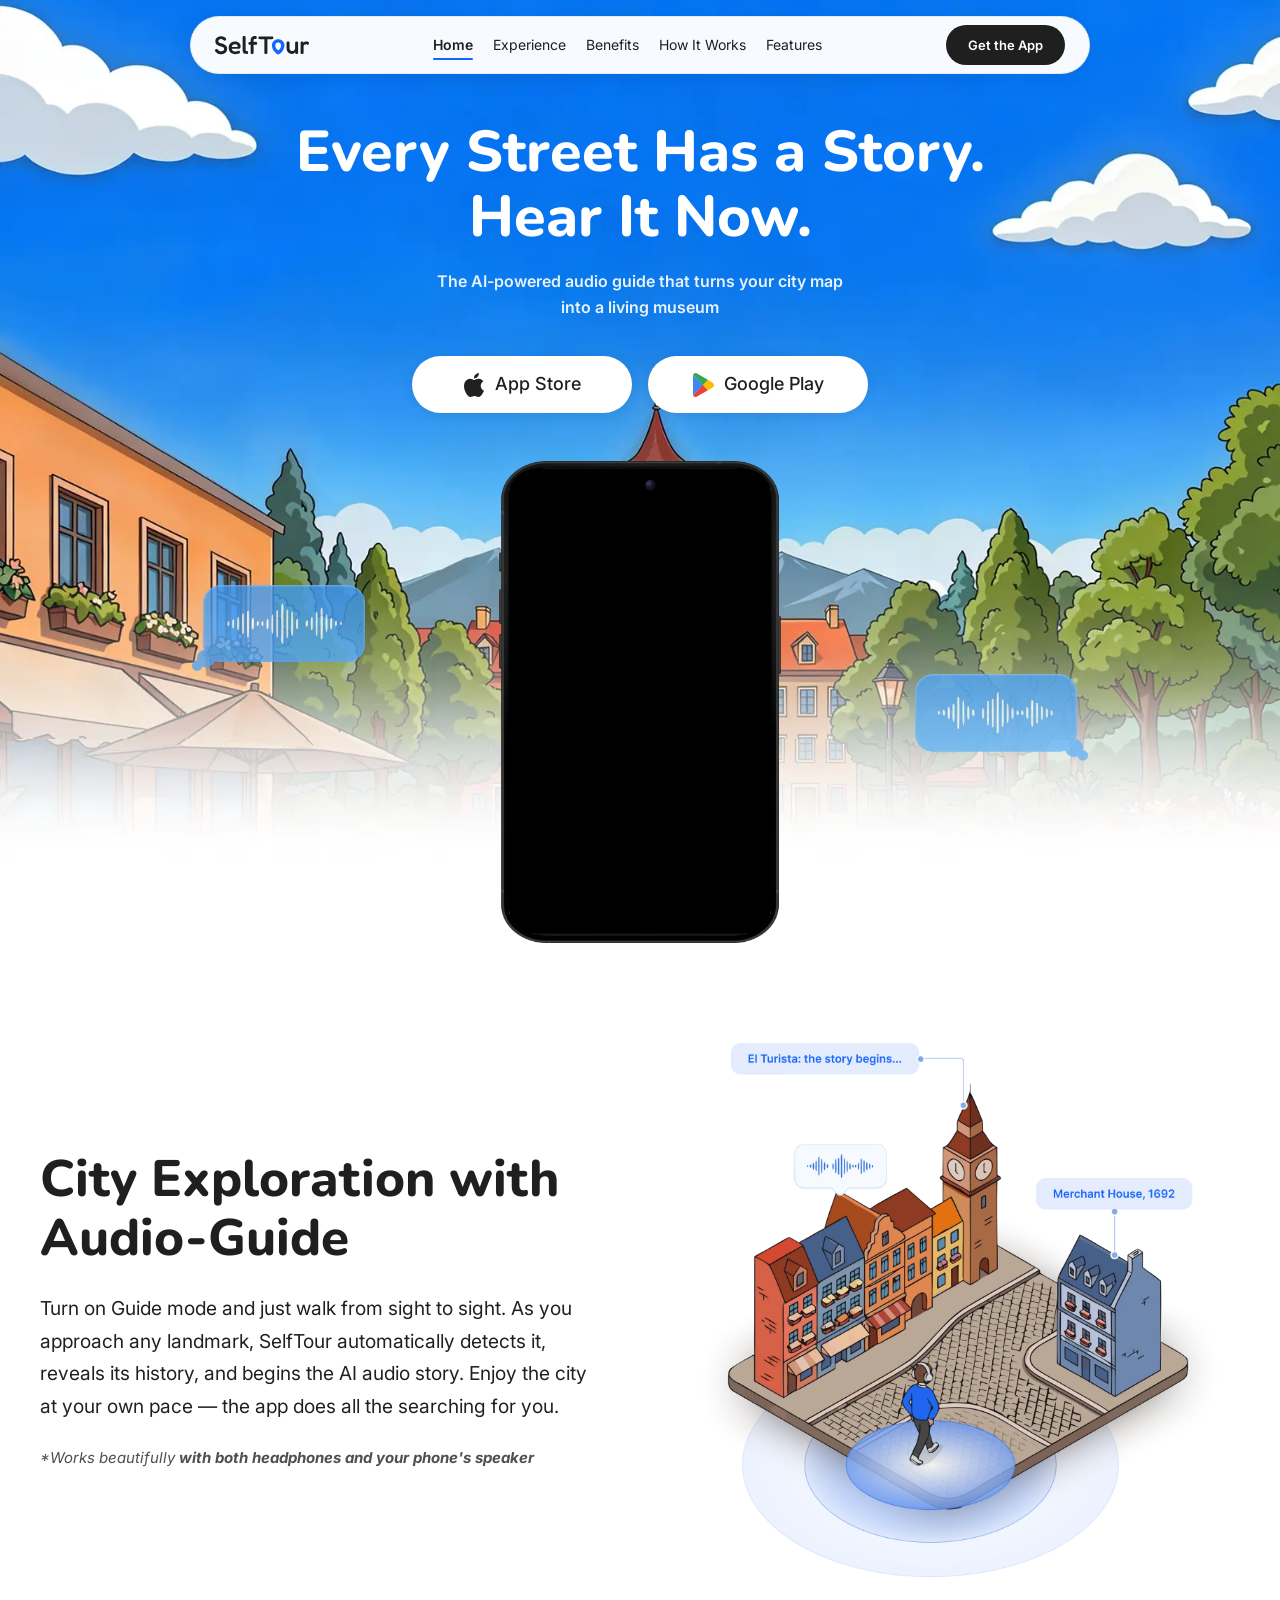
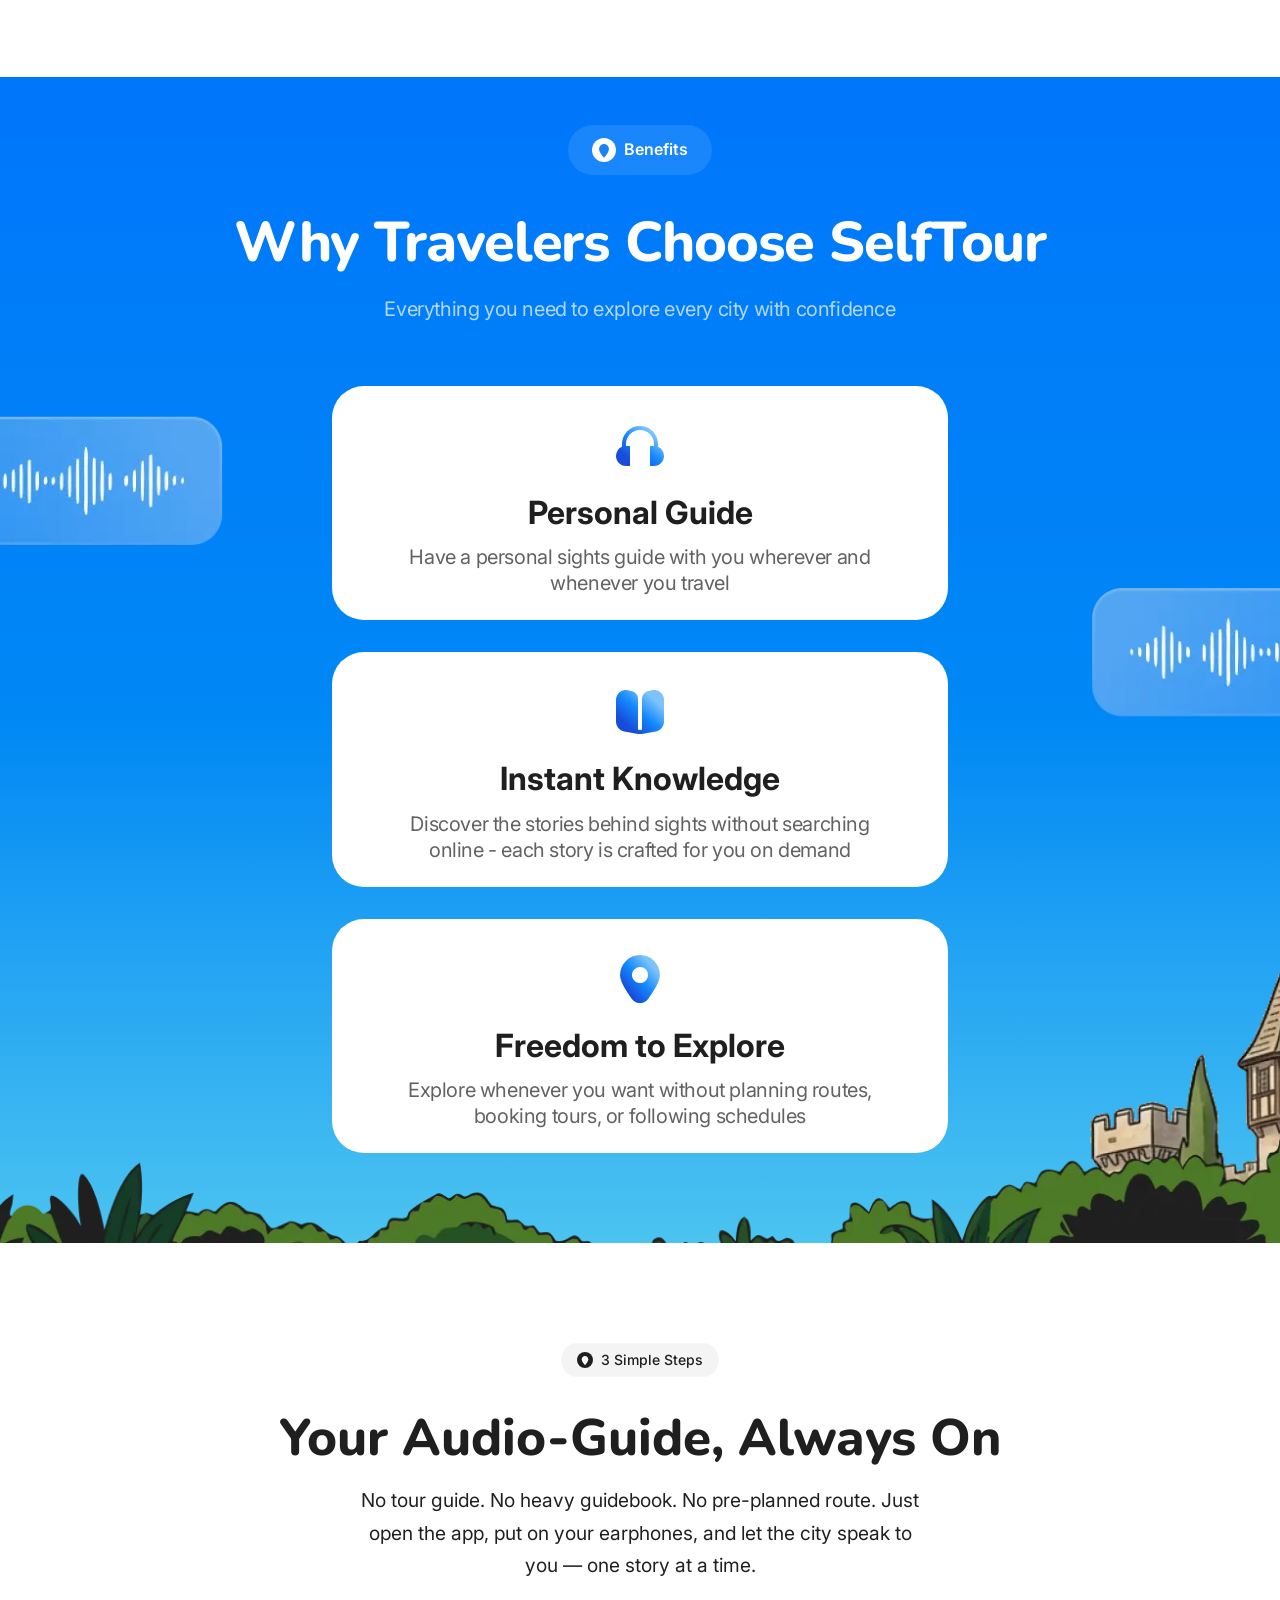
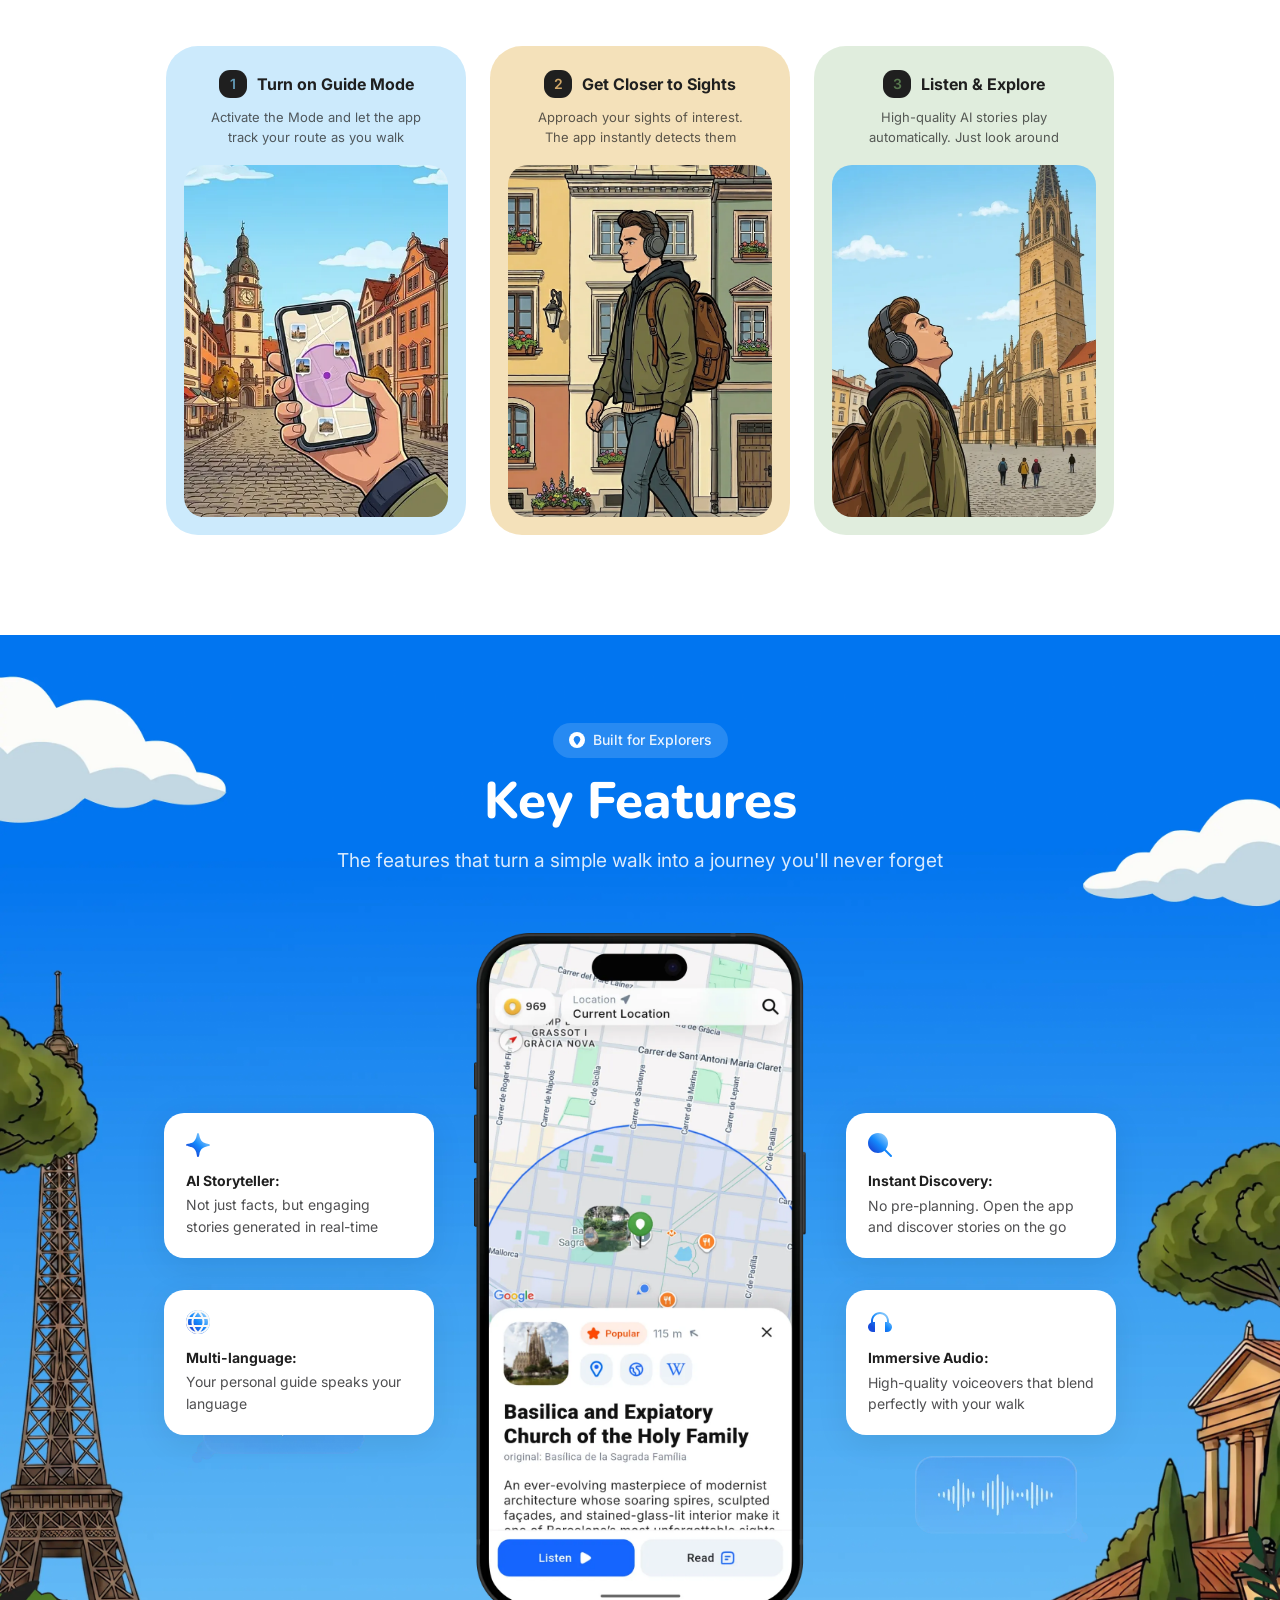
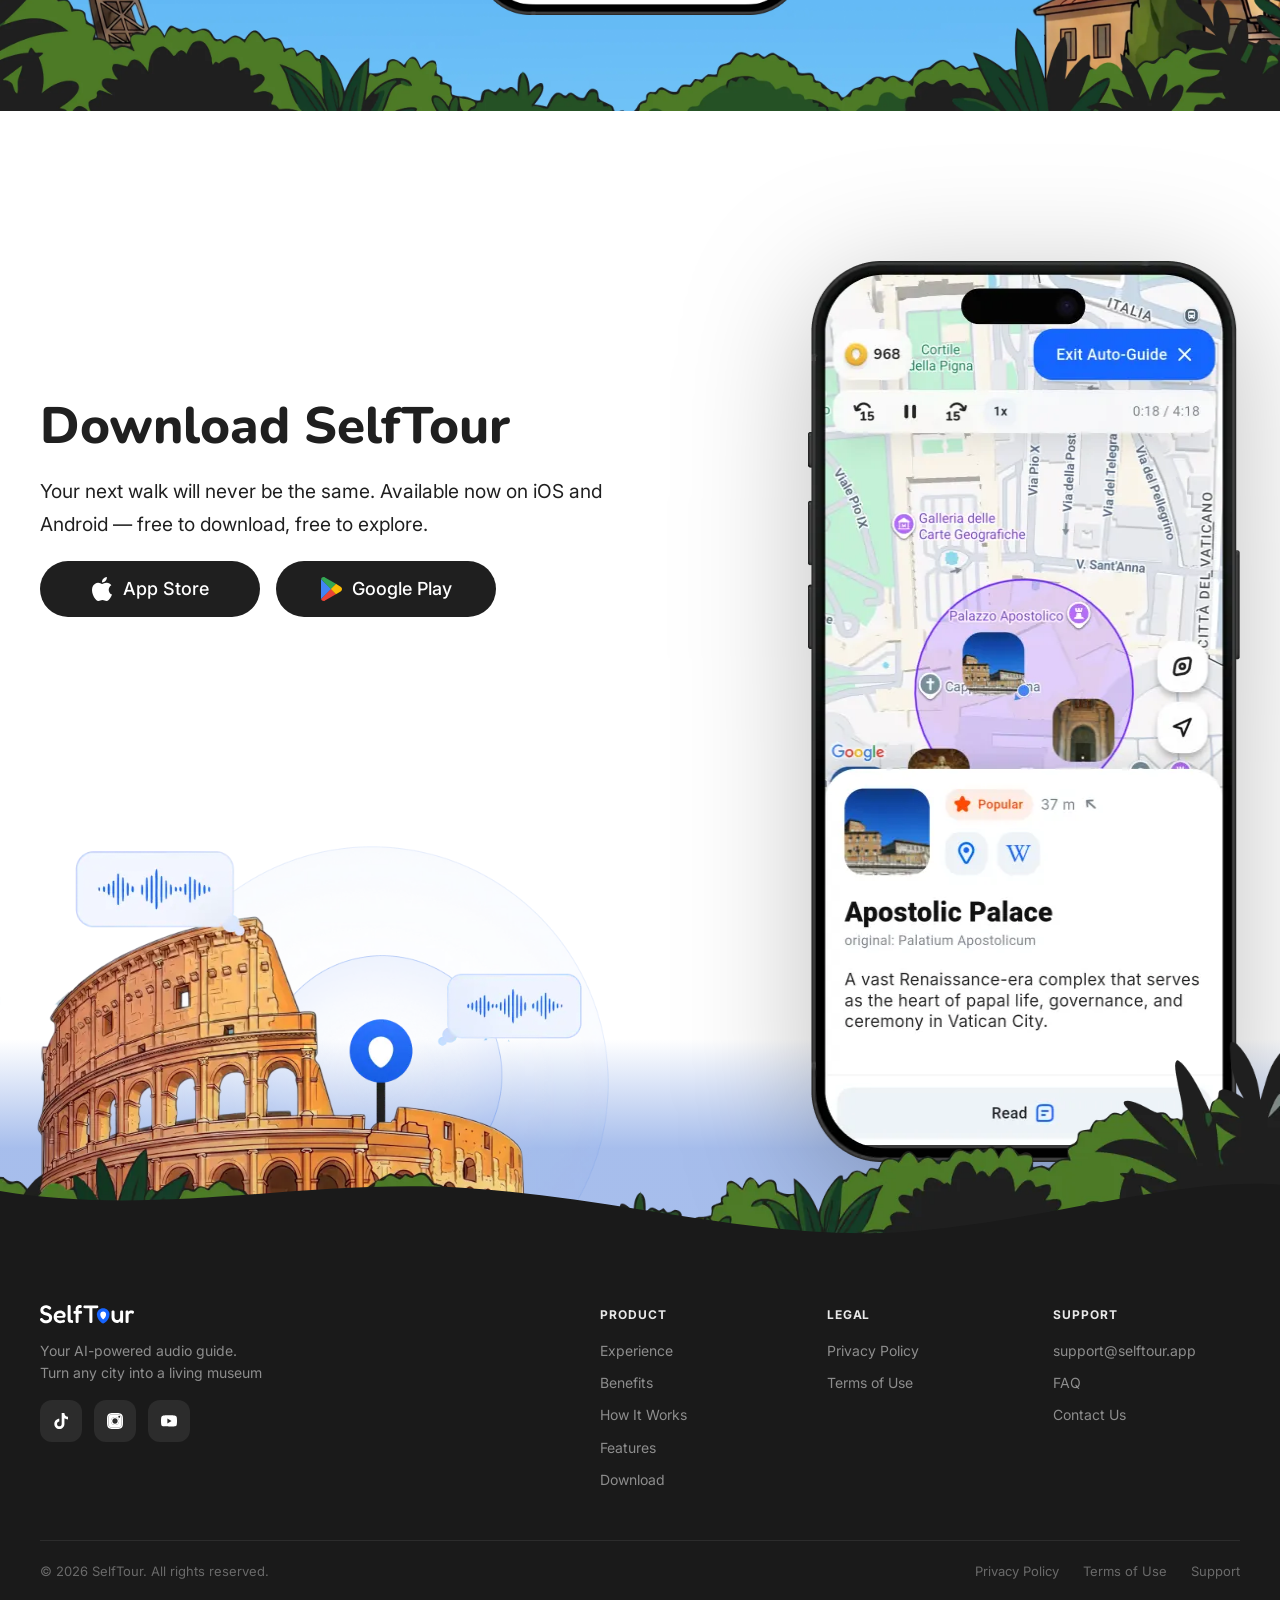
==== index.html @ c2cd48a1 "refactoring" ====
﻿<!DOCTYPE html>
<html lang="en">
<head>
  <meta charset="UTF-8">
  <meta name="viewport" content="width=device-width, initial-scale=1.0">
  <!-- Google tag (gtag.js) -->
  <script async src="https://www.googletagmanager.com/gtag/js?id=G-LGM8HV7LWN"></script>
  <script>
    window.dataLayer = window.dataLayer || [];
    function gtag(){dataLayer.push(arguments);}
    gtag('js', new Date());

    gtag('config', 'G-LGM8HV7LWN');
  </script>
  <title>SelfTour – Your AI-powered personal tour guide</title>
  <meta name="description" content="Discover stories behind nearby sights with your AI-powered personal tour guide. No searching online, planning routes, or booking tours.">
  <link rel="canonical" href="https://selftour.app/">
  <meta property="og:type" content="website">
  <meta property="og:url" content="https://selftour.app/">
  <meta property="og:title" content="SelfTour – Your AI-powered personal tour guide">
  <meta property="og:description" content="Discover stories behind nearby sights without searching online, planning routes, or booking tours.">
  <meta property="og:image" content="https://selftour.app/assets/images/og-image.webp">
  <meta name="twitter:card" content="summary_large_image">
  <meta name="twitter:title" content="SelfTour – Your AI-powered personal tour guide">
  <meta name="twitter:description" content="Discover stories behind nearby sights without searching online, planning routes, or booking tours.">
  <meta name="twitter:image" content="https://selftour.app/assets/images/og-image.webp">
  <link rel="icon" href="assets/images/favicon/favicon.ico" sizes="any">
  <link rel="icon" href="assets/images/favicon/icon.svg" type="image/svg+xml">
  <link rel="icon" href="assets/images/favicon/favicon-32x32.png" type="image/png" sizes="32x32">
  <link rel="icon" href="assets/images/favicon/favicon-16x16.png" type="image/png" sizes="16x16">
  <link rel="apple-touch-icon" href="assets/images/favicon/apple-touch-icon.png">
  <link rel="manifest" href="assets/images/favicon/site.webmanifest">
  <meta name="theme-color" content="#1765FF">
  <link rel="preconnect" href="https://fonts.googleapis.com">
  <link rel="preconnect" href="https://fonts.gstatic.com" crossorigin>
  <link href="https://fonts.googleapis.com/css2?family=Inter:wght@400;500;600&family=Nunito:wght@800&display=swap" rel="stylesheet">
  <link rel="stylesheet" href="assets/css/style.css?v=202606152100">
</head>
<body>

  <!-- ========== NAVBAR ========== -->
  <header class="navbar" id="navbar">
    <div class="navbar__inner">
      <a href="#home" class="logo">
        <img src="assets/images/logo-selftour.svg" alt="SelfTour" class="logo__img logo__img--dark" width="94" height="19">
        <img src="assets/images/logo-selftour-white.svg" alt="" class="logo__img logo__img--light" width="94" height="19" aria-hidden="true">
      </a>

      <nav class="nav-links">
        <a href="#home" class="nav-link active">Home</a>
        <a href="#city-exploration" class="nav-link">Experience</a>
        <a href="#benefits" class="nav-link">Benefits</a>
        <a href="#how-it-works" class="nav-link">How It Works</a>
        <a href="#features" class="nav-link">Features</a>
      </nav>

      <a href="#download" class="btn-cta">Get the App</a>

      <button class="hamburger" id="hamburger" aria-label="Open menu">
        <span></span>
        <span></span>
        <span></span>
      </button>
    </div>
  </header>

  <!-- ========== MOBILE MENU ========== -->
  <div class="mobile-menu" id="mobileMenu">
    <div class="mobile-menu__inner">
      <div class="mobile-menu__top">
        <a href="#home" class="logo">
          <img src="assets/images/logo-selftour.svg" alt="SelfTour" class="logo__img" width="94" height="19">
        </a>
        <button class="close-btn" id="closeMenu" aria-label="Close menu">
          <svg width="24" height="24" viewBox="0 0 24 24" fill="none"><path d="M18 6L6 18M6 6l12 12" stroke="#1F1F1F" stroke-width="2" stroke-linecap="round"/></svg>
        </button>
      </div>

      <nav class="mobile-nav">
        <a href="#home" class="mobile-nav__link mobile-nav__link--active">Home</a>
        <a href="#city-exploration" class="mobile-nav__link">Experience</a>
        <a href="#benefits" class="mobile-nav__link">Benefits</a>
        <a href="#how-it-works" class="mobile-nav__link">How It Works</a>
        <a href="#features" class="mobile-nav__link">Features</a>
      </nav>

      <div class="mobile-menu__bottom">
        <a href="https://apps.apple.com/app/id6756697981" class="btn-store btn-store--black btn-store--full" data-store="ios" target="_blank" rel="noopener noreferrer">
          <img src="assets/images/Apple-w.svg" alt="App Store" class="btn-store__icon">
          <span>App Store</span>
        </a>
        <a href="#" class="btn-store btn-store--black btn-store--full" data-store="android">
          <img src="assets/images/playstore.svg" alt="Google Play" class="btn-store__icon">
          <span>Google Play</span>
        </a>
        <div class="mobile-menu__social">
          <p class="mobile-menu__social-label">Follow us</p>
          <div class="social-links">
            <a href="https://www.tiktok.com/@selftour.app" class="social-link" aria-label="TikTok" target="_blank" rel="noopener noreferrer">
              <svg width="20" height="20" viewBox="0 0 24 24" fill="currentColor"><path d="M19.59 6.69a4.83 4.83 0 01-3.77-4.25V2h-3.45v13.67a2.89 2.89 0 01-2.88 2.5 2.89 2.89 0 01-2.89-2.89 2.89 2.89 0 012.89-2.89c.28 0 .54.04.79.1V9.01a6.34 6.34 0 00-.79-.05 6.34 6.34 0 00-6.34 6.34 6.34 6.34 0 006.34 6.34 6.34 6.34 0 006.33-6.34V9.03a8.16 8.16 0 004.77 1.52V7.11a4.85 4.85 0 01-1-.42z"/></svg>
            </a>
            <a href="https://www.instagram.com/selftour.app/" class="social-link" aria-label="Instagram" target="_blank" rel="noopener noreferrer">
              <svg width="20" height="20" viewBox="0 0 24 24" fill="currentColor"><path d="M12 2.163c3.204 0 3.584.012 4.85.07 3.252.148 4.771 1.691 4.919 4.919.058 1.265.069 1.645.069 4.849 0 3.205-.012 3.584-.069 4.849-.149 3.225-1.664 4.771-4.919 4.919-1.266.058-1.644.07-4.85.07-3.204 0-3.584-.012-4.849-.07-3.26-.149-4.771-1.699-4.919-4.92-.058-1.265-.07-1.644-.07-4.849 0-3.204.013-3.583.07-4.849.149-3.227 1.664-4.771 4.919-4.919 1.266-.057 1.645-.069 4.849-.069zM12 0C8.741 0 8.333.014 7.053.072 2.695.272.273 2.69.073 7.052.014 8.333 0 8.741 0 12c0 3.259.014 3.668.072 4.948.2 4.358 2.618 6.78 6.98 6.98C8.333 23.986 8.741 24 12 24c3.259 0 3.668-.014 4.948-.072 4.354-.2 6.782-2.618 6.979-6.98.059-1.28.073-1.689.073-4.948 0-3.259-.014-3.667-.072-4.947-.196-4.354-2.617-6.78-6.979-6.98C15.668.014 15.259 0 12 0zm0 5.838a6.162 6.162 0 100 12.324 6.162 6.162 0 000-12.324zM12 16a4 4 0 110-8 4 4 0 010 8zm6.406-11.845a1.44 1.44 0 100 2.881 1.44 1.44 0 000-2.881z"/></svg>
            </a>
            <a href="https://www.youtube.com/@ElTuristaTripIdeas" class="social-link" aria-label="YouTube" target="_blank" rel="noopener noreferrer">
              <svg width="20" height="20" viewBox="0 0 24 24" fill="currentColor"><path d="M23.498 6.186a3.016 3.016 0 00-2.122-2.136C19.505 3.545 12 3.545 12 3.545s-7.505 0-9.377.505A3.017 3.017 0 00.502 6.186C0 8.07 0 12 0 12s0 3.93.502 5.814a3.016 3.016 0 002.122 2.136c1.871.505 9.376.505 9.376.505s7.505 0 9.377-.505a3.015 3.015 0 002.122-2.136C24 15.93 24 12 24 12s0-3.93-.502-5.814zM9.545 15.568V8.432L15.818 12l-6.273 3.568z"/></svg>
            </a>
          </div>
        </div>
        <div class="mobile-menu__legal">
          <a href="privacy-policy.html">Privacy Policy</a>
          <a href="terms-of-use.html">Terms of Use</a>
          <a href="mailto:support@selftour.app">support@selftour.app</a>
        </div>
      </div>
    </div>
  </div>

  <!-- ========== HERO SECTION ========== -->
  <section class="hero" id="home">
    <div class="hero__bg">
      <img src="assets/images/city-square2.webp" alt="" class="hero__bg-img" aria-hidden="true">
    </div>

    <div class="container hero__inner">
      <div class="hero__content">
        <h1 class="hero__title"><span class="title-line">Every Street Has a Story.</span><br>Hear It Now.</h1>
        <p class="hero__subtitle">The AI-powered audio guide that turns your city map<br class="desktop-only"> into a living museum</p>
        <div class="store-buttons">
          <a href="https://apps.apple.com/app/id6756697981" class="btn-store btn-store--light" data-store="ios" target="_blank" rel="noopener noreferrer">
            <img src="assets/images/Apple.svg" alt="App Store" class="btn-store__icon">
            <span>App Store</span>
          </a>
          <a href="#" class="btn-store btn-store--light" data-store="android">
           <img src="assets/images/playstore.svg" alt="Google Play" class="btn-store__icon">
            <span>Google Play</span>
          </a>
        </div>
      </div>

      <div class="hero__phone-area">
        <img src="assets/images/wave-left.webp" alt="" class="wave-img wave-img--left" aria-hidden="true">
        <svg class="hero__phone-sprite" aria-hidden="true" width="0" height="0" focusable="false">
          <defs>
            <!-- Mask hole matches --phone-screen-* vars in style.css -->
            <mask id="hero-phone-bezel-mask" maskContentUnits="objectBoundingBox">
              <rect width="1" height="1" fill="white"></rect>
              <rect x="0.035" y="0.015" width="0.93" height="0.965" rx="0.108" ry="0.051" fill="black"></rect>
            </mask>
          </defs>
        </svg>
        <div class="hero__phone">
          <div class="hero__phone-screen">
            <video class="hero__phone-video" autoplay muted loop playsinline preload="auto" aria-label="SelfTour app demo">
              <source src="assets/images/hero-demo.mp4" type="video/mp4">
            </video>
          </div>
          <div class="hero__phone-notch" aria-hidden="true">
            <span class="hero__phone-notch-lens"></span>
          </div>
          <img src="assets/images/phone_mockup_hero.webp" alt="" class="hero__phone-frame" aria-hidden="true">
        </div>
        <img src="assets/images/wave-right.webp" alt="" class="wave-img wave-img--right" aria-hidden="true">
      </div>
    </div>
  </section>

  <!-- ========== CITY EXPLORATION SECTION ========== -->
  <section class="city-section" id="city-exploration">
    <div class="container city-section__inner">
      <div class="city-section__text">
        <h2 class="section-title">City Exploration with Audio-Guide</h2>
        <p class="section-body">Turn on Guide mode and just walk from sight to sight. As you approach any landmark, SelfTour automatically detects it, reveals its history, and begins the AI audio story. Enjoy the city at your own pace — the app does all the searching for you.</p>
        <p class="city-section__note">*Works beautifully <b>with both headphones and your phone's speaker</b></p>
      </div>

      <div class="city-section__visual">
        <img src="assets/images/city-exploration-illust.webp" alt="City exploration illustration" class="city-section__img">
      </div>
    </div>
  </section>

  <!-- ========== BENEFITS SECTION ========== -->
  <section class="benefits-section" id="benefits">
    <div class="benefits-section__bg">
      <picture>
        <source media="(max-width: 767px)" srcset="assets/images/benefits-m.webp">
        <img src="assets/images/benefits.webp" alt="" aria-hidden="true" class="benefits-section__bg-img">
      </picture>
    </div>

    <div class="container">
      <div class="benefits-section__header">
        <span class="label-badge label-badge--white">
          <svg class="label-badge__icon" width="24" height="24" viewBox="0 0 22 22" fill="none" aria-hidden="true">
            <circle cx="11" cy="11" r="11" fill="#fff"/>
            <path d="M11 5.5C8.51 5.5 6.5 7.51 6.5 10C6.5 13.5 11 18 11 18C11 18 15.5 13.5 15.5 10C15.5 7.51 13.49 5.5 11 5.5Z" fill="#1D82F1"/>
          </svg>
          Benefits
        </span>
        <div class="benefits-section__intro">
          <h2 class="section-title section-title--white">Why Travelers Choose SelfTour</h2>
          <p class="section-body section-body--white benefits-section__subtitle">Everything you need to explore every city with confidence</p>
        </div>
      </div>

      <div class="benefits-grid">
        <article class="benefit-card">
          <div class="benefit-card__icon" aria-hidden="true">
            <img src="assets/images/benefit-audio.svg" alt="" class="benefit-card__icon-img">
          </div>
          <h3 class="benefit-card__title">Personal Guide</h3>
          <p class="benefit-card__desc">Have a personal sights guide with you wherever and whenever you travel</p>
        </article>

        <article class="benefit-card">
          <div class="benefit-card__icon" aria-hidden="true">
            <img src="assets/images/benefit-book.svg" alt="" class="benefit-card__icon-img">
          </div>
          <h3 class="benefit-card__title">Instant Knowledge</h3>
          <p class="benefit-card__desc">Discover the stories behind sights without searching online - each story is crafted for you on demand</p>
        </article>

        <article class="benefit-card">
          <div class="benefit-card__icon" aria-hidden="true">
            <img src="assets/images/benefit-pin.svg" alt="" class="benefit-card__icon-img">
          </div>
          <h3 class="benefit-card__title">Freedom to Explore</h3>
          <p class="benefit-card__desc">Explore whenever you want without planning routes, booking tours, or following schedules</p>
        </article>
      </div>
    </div>
  </section>

  <!-- ========== HOW IT WORKS / 3 STEPS ========== -->
  <section class="steps-section" id="how-it-works">
    <div class="container">
      <div class="steps-section__header">
        <span class="label-badge">
          <svg class="label-badge__icon" width="16" height="16" viewBox="0 0 22 22" fill="none" aria-hidden="true">
            <circle cx="11" cy="11" r="11" fill="#1F1F1F"/>
            <path d="M11 5.5C8.51 5.5 6.5 7.51 6.5 10C6.5 13.5 11 18 11 18C11 18 15.5 13.5 15.5 10C15.5 7.51 13.49 5.5 11 5.5Z" fill="#FFFFFF"/>
          </svg>
          3 Simple Steps
        </span>
        <h2 class="section-title"><span class="title-line">Your Audio-Guide, Always On</span></h2>
        <p class="section-body steps-section__subtitle">No tour guide. No heavy guidebook. No pre-planned route. Just open the app, put on your earphones, and let the city speak to you — one story at a time.</p>
      </div>

      <div class="steps-grid">
        <article class="step-card step-card--1">
          <div class="step-card__body">
            <div class="step-card__head">
              <div class="step-card__num">1</div>
              <h3 class="step-card__title">Turn on Guide Mode</h3>
            </div>
            <p class="step-card__desc">Activate the Mode and let the app track your route as you walk</p>
          </div>
          <div class="step-card__img-wrap">
            <img src="assets/images/tourist-phone.webp" alt="Turn on Guide Mode" class="step-card__img">
          </div>
        </article>

        <article class="step-card step-card--2">
          <div class="step-card__body">
            <div class="step-card__head">
              <div class="step-card__num">2</div>
              <h3 class="step-card__title">Get Closer to Sights</h3>
            </div>
            <p class="step-card__desc">Approach your sights of interest. The app instantly detects them</p>
          </div>
          <div class="step-card__img-wrap">
            <img src="assets/images/tourist-walking.webp" alt="Get Closer to Sights" class="step-card__img">
          </div>
        </article>

        <article class="step-card step-card--3">
          <div class="step-card__body">
            <div class="step-card__head">
              <div class="step-card__num">3</div>
              <h3 class="step-card__title">Listen &amp; Explore</h3>
            </div>
            <p class="step-card__desc">High-quality AI stories play automatically. Just look around</p>
          </div>
          <div class="step-card__img-wrap">
            <img src="assets/images/tourist-cathedral.webp" alt="Listen & Explore" class="step-card__img">
          </div>
        </article>
      </div>
    </div>
  </section>

  <!-- ========== KEY FEATURES ========== -->
  <section class="features-section" id="features">
    <div class="features-section__bg">   
      <picture>
        <source media="(max-width: 767px)" srcset="assets/images/key-features-m.webp">
        <img src="assets/images/key-features@2x.webp" alt="" aria-hidden="true" class="features-section__bg-img">
      </picture>
    </div>

    <div class="features-section__waves" aria-hidden="true">
      <img src="assets/images/wave-left.webp" alt="" class="wave-img wave-img--left wave-img--features">
      <img src="assets/images/wave-right.webp" alt="" class="wave-img wave-img--right wave-img--features">
    </div>

    <div class="container">
      <div class="features-section__header">
        <span class="label-badge label-badge--white">
          <svg class="label-badge__icon" width="16" height="16" viewBox="0 0 22 22" fill="none" aria-hidden="true">
            <circle cx="11" cy="11" r="11" fill="#fff"/>
            <path d="M11 5.5C8.51 5.5 6.5 7.51 6.5 10C6.5 13.5 11 18 11 18C11 18 15.5 13.5 15.5 10C15.5 7.51 13.49 5.5 11 5.5Z" fill="#1D82F1"/>
          </svg>
          Built for Explorers
        </span>
        <h2 class="section-title section-title--white">Key Features</h2>
        <p class="section-body section-body--white">The features that turn a simple walk into a journey you'll never forget</p>
      </div>

      <div class="features-section__grid">
        <div class="features-section__side features-section__side--left">
          <article class="feature-card feature-card--storyteller">
            <div class="feature-card__icon" aria-hidden="true">
              <img src="assets/images/star.svg" alt="AI Storyteller" class="feature-card__icon-img">
            </div>
            <div class="feature-card__body">
              <h3 class="feature-card__title">AI Storyteller:</h3>
              <p class="feature-card__desc">Not just facts, but engaging stories generated in real-time</p>
            </div>
          </article>

          <article class="feature-card feature-card--language">
            <div class="feature-card__icon" aria-hidden="true">
              <img src="assets/images/lang.svg" alt="Multi-language" class="feature-card__icon-img">
            </div>
            <div class="feature-card__body">
              <h3 class="feature-card__title">Multi-language:</h3>
              <p class="feature-card__desc">Your personal guide speaks your language</p>
            </div>
          </article>

          <div class="features-section__grid-spacer" aria-hidden="true"></div>
        </div>

        <div class="features-section__phone-col">
          <img src="assets/images/phone_hero.webp" alt="SelfTour app map view" class="features-section__phone">
        </div>

        <div class="features-section__side features-section__side--right">
          <div class="features-section__grid-spacer" aria-hidden="true"></div>

          <article class="feature-card feature-card--discovery">
            <div class="feature-card__icon" aria-hidden="true">
              <img src="assets/images/search.svg" alt="Instant Discovery" class="feature-card__icon-img">
            </div>
            <div class="feature-card__body">
              <h3 class="feature-card__title">Instant Discovery:</h3>
              <p class="feature-card__desc">No pre-planning. Open the app and discover stories on the go</p>
            </div>
          </article>

          <article class="feature-card feature-card--audio">
            <div class="feature-card__icon" aria-hidden="true">
              <img src="assets/images/headphones.svg" alt="Immersive Audio" class="feature-card__icon-img">
            </div>
            <div class="feature-card__body">
              <h3 class="feature-card__title">Immersive Audio:</h3>
              <p class="feature-card__desc">High-quality voiceovers that blend perfectly with your walk</p>
            </div>
          </article>
        </div>
      </div>
    </div>
  </section>

  <!-- ========== DOWNLOAD CTA ========== -->
  <section class="download-section" id="download">
    <div class="container download-section__inner">
      <div class="download-section__left">
        <div class="download-section__text">
          <h2 class="section-title">Download SelfTour</h2>
          <p class="section-body">Your next walk will never be the same. Available now on iOS and Android — free to download, free to explore.</p>
          <div class="store-buttons download-section__btns">
            <a href="https://apps.apple.com/app/id6756697981" class="btn-store btn-store--dark" data-store="ios" target="_blank" rel="noopener noreferrer">
              <img src="assets/images/Apple-w.svg" alt="App Store" class="btn-store__icon">
              <span>App Store</span>
            </a>
            <a href="#" class="btn-store btn-store--dark" data-store="android">
              <img src="assets/images/playstore.svg" alt="Google Play" class="btn-store__icon">
              <span>Google Play</span>
            </a>
          </div>
        </div>
      </div>

      <div class="download-section__phone-col desktop-only">
        <img src="assets/images/phone_download.webp" alt="SelfTour app" class="download-section__phone">
      </div>

      <div class="download-section__collage" aria-hidden="true">
        <div class="download-section__collage-inner">
          <img src="assets/images/circle-m.webp" alt="" class="download-section__layer download-section__layer--circle">
          <img src="assets/images/wave-m-left.webp" alt="" class="download-section__layer download-section__layer--wave-left">
          <img src="assets/images/colosseum-m.webp" alt="" class="download-section__layer download-section__layer--colosseum">
          <img src="assets/images/phone_download.webp" alt="" class="download-section__layer download-section__layer--phone">
          <img src="assets/images/grass-m.webp" alt="" class="download-section__layer download-section__layer--grass">
          <img src="assets/images/wave-m-right.webp" alt="" class="download-section__layer download-section__layer--wave-right">
        </div>
      </div>
    </div>

    <div class="download-section__illust desktop-only">
      <img src="assets/images/footer-illutration.webp" alt="Colosseum illustration" class="download-section__colosseum">
    </div>

    <div class="download-section__wave" aria-hidden="true">
      <svg class="download-section__wave-svg" viewBox="0 0 1440 180" preserveAspectRatio="none" xmlns="http://www.w3.org/2000/svg">
        <path fill="#1A1A1A" d="M0 180V52C180 86 340 36 520 48C700 60 860 118 1020 104C1180 90 1320 34 1440 44V180H0Z"/>
      </svg>
    </div>
  </section>

  <!-- ========== FOOTER ========== -->
  <footer class="footer">
    <div class="container footer__inner">
      <div class="footer__brand">
        <a href="#home" class="logo">
          <img src="assets/images/logo-selftour-white.svg" alt="SelfTour" class="logo__img" width="94" height="19">
        </a>
        <p class="footer__tagline">Your AI-powered audio guide.<br>Turn any city into a living museum</p>
        <div class="social-links social-links--footer">
          <a href="https://www.tiktok.com/@selftour.app" class="social-link social-link--footer" aria-label="TikTok" target="_blank" rel="noopener noreferrer">
            <img src="assets/images/tt.svg" alt="TikTok" class="social-link__icon">
          </a>
          <a href="https://www.instagram.com/selftour.app/" class="social-link social-link--footer" aria-label="Instagram" target="_blank" rel="noopener noreferrer">
            <img src="assets/images/inst.svg" alt="Instagram" class="social-link__icon">
          </a>
          <a href="https://www.youtube.com/@ElTuristaTripIdeas" class="social-link social-link--footer" aria-label="YouTube" target="_blank" rel="noopener noreferrer">
            <img src="assets/images/yt.svg" alt="YouTube" class="social-link__icon">
          </a>
        </div>
      </div>

      <div class="footer__links">
        <div class="footer__col">
          <h4 class="footer__col-title">Product</h4>
          <a href="#city-exploration" class="footer__link">Experience</a>
          <a href="#benefits" class="footer__link">Benefits</a>
          <a href="#how-it-works" class="footer__link">How It Works</a>
          <a href="#features" class="footer__link">Features</a>
          <a href="#download" class="footer__link desktop-only">Download</a>
        </div>
        <div class="footer__col">
          <h4 class="footer__col-title">Legal</h4>
          <a href="privacy-policy.html" class="footer__link">Privacy Policy</a>
          <a href="terms-of-use.html" class="footer__link">Terms of Use</a>
        </div>
        <div class="footer__col">
          <h4 class="footer__col-title">Support</h4>
          <a href="mailto:support@selftour.app" class="footer__link">support@selftour.app</a>
          <a href="#" class="footer__link">FAQ</a>
          <a href="#" class="footer__link">Contact Us</a>
        </div>
      </div>
    </div>

    <div class="footer__bottom">
      <div class="container footer__bottom-inner">
        <p class="footer__copy">© 2026 SelfTour. All rights reserved.</p>
        <div class="footer__bottom-links desktop-only">
          <a href="privacy-policy.html" class="footer__bottom-link">Privacy Policy</a>
          <a href="terms-of-use.html" class="footer__bottom-link">Terms of Use</a>
          <a href="mailto:support@selftour.app" class="footer__bottom-link">Support</a>
        </div>
      </div>
    </div>
  </footer>

  <script src="assets/js/main.js?v=202606152100"></script>
</body>
</html>
---- assets/css/style.css ----
/* ============================================
   SelfTour — LANDING PAGE STYLES
   ============================================ */

/* ---- CSS Custom Properties ---- */
:root {
  --blue: #1765FF;
  --blue-hover: #0f52d9;
  --dark: #1F1F1F;
  --dark-alt: #202020;
  --white: #FFFFFF;
  --light-bg: #F6F9FE;
  --light-blue: #DAE6FD;
  --text-muted: #4F4F51;
  --border: rgba(31, 102, 239, 0.12);

  --font-heading: 'Nunito', sans-serif;
  --font-body: 'Inter', sans-serif;

  --container: 1280px;
  --radius-sm: 12px;
  --radius-md: 20px;
  --radius-lg: 32px;
  --radius-pill: 100px;

  --shadow-card: 0 8px 32px rgba(23, 101, 255, 0.10);
  --shadow-phone: 0 24px 64px rgba(0, 0, 0, 0.25);

  /* Hero phone — keep SVG bezel mask in index.html in sync */
  --phone-aspect-w: 766;
  --phone-aspect-h: 1312;
  --phone-screen-top: 1.5%;
  --phone-screen-left: 3.5%;
  --phone-screen-width: 93%;
  --phone-screen-height: 96.5%;
  --phone-screen-radius-x: 10.8%;
  --phone-screen-radius-y: 5.1%;
  --phone-notch-top: 2.2%;
  --phone-notch-width: 31%;
}

/* ---- Reset & Base ---- */
*, *::before, *::after {
  box-sizing: border-box;
  margin: 0;
  padding: 0;
}

html {
  scroll-behavior: smooth;
  overflow-x: clip;
}

body {
  font-family: var(--font-body);
  font-size: 16px;
  line-height: 1.6;
  color: var(--dark);
  background: var(--white);
  overflow-x: clip;
  max-width: 100%;
}

img {
  display: block;
  max-width: 100%;
}

a {
  text-decoration: none;
  color: inherit;
}

ul {
  list-style: none;
}

.container {
  max-width: var(--container);
  margin: 0 auto;
  padding: 0 40px;
}

.desktop-only {
  display: inline;
}

/* ---- TYPOGRAPHY HELPERS ---- */
.section-title {
  font-family: var(--font-heading);
  font-weight: 800;
  font-size: clamp(36px, 4vw, 56px);
  line-height: 1.15;
  color: var(--dark);
}

.section-title--white { color: var(--white); }

.section-body {
  font-size: clamp(16px, 1.5vw, 20px);
  font-weight: 400;
  color: var(--dark-alt);
  line-height: 1.7;
}

.section-body--white { color: rgba(255,255,255,0.85); }

.label-badge {
  display: inline-flex;
  align-items: center;
  gap: 8px;
  font-family: var(--font-body);
  font-size: 14px;
  font-weight: 500;
  color: var(--dark);
  background: #F4F4F5;
  border: none;
  border-radius: var(--radius-pill);
  padding: 6px 16px;
  margin-bottom: 16px;
}

.label-badge__icon {
  flex-shrink: 0;
  display: block;
}

.label-badge--white {
  color: rgba(255,255,255,0.9);
  background: rgba(255,255,255,0.15);
  border: 1px solid rgba(255,255,255,0.25);
}

/* ---- LOGO ---- */
.logo {
  display: flex;
  align-items: center;
  flex-shrink: 0;
}

.logo__img {
  display: block;
  height: 19px;
  width: auto;
}

.logo__img--light {
  display: none;
}

/* ---- BUTTONS ---- */
.btn-cta {
  display: inline-flex;
  align-items: center;
  justify-content: center;
  font-family: var(--font-body);
  font-size: 13px;
  font-weight: 600;
  color: var(--white);
  background: var(--dark);
  border-radius: var(--radius-pill);
  padding: 10px 22px;
  transition: background 0.2s, transform 0.15s;
  white-space: nowrap;
}

.btn-cta:hover {
  background: #333;
  transform: translateY(-1px);
}

.btn-store {
  display: inline-flex;
  align-items: center;
  gap: 10px;
  font-family: var(--font-body);
  font-size: 18px;
  font-weight: 500;
  padding: 14px 28px;
  border-radius: var(--radius-pill);
  transition: transform 0.15s, box-shadow 0.2s;
  cursor: pointer;
}

.btn-store:hover {
  transform: translateY(-2px);
  box-shadow: 0 8px 24px rgba(0,0,0,0.15);
}

.btn-store--light {
  background: var(--white);
  color: var(--dark);
  box-shadow: 0 2px 12px rgba(0,0,0,0.08);
}

.btn-store--dark {
  background: var(--dark);
  color: var(--white);
}

.btn-store--black {
  background: var(--dark);
  color: var(--white);
}

.btn-store--full {
  width: 100%;
  justify-content: center;
  font-size: 16px;
  padding: 16px 28px;
  border-radius: var(--radius-md);
}

.store-buttons {
  display: flex;
  gap: 16px;
  flex-wrap: wrap;
  justify-content: center;
}

.store-buttons .btn-store,
.download-section__btns .btn-store {
  flex: 1 1 200px;
  max-width: 220px;
  min-width: 200px;
  justify-content: center;
}

.title-line {
  white-space: nowrap;
  font-size: inherit;
}

.nowrap-text {
  white-space: nowrap;
}

/* ---- SOCIAL LINKS ---- */
.social-links {
  display: flex;
  gap: 12px;
}

.social-link {
  width: 42px;
  height: 42px;
  display: flex;
  align-items: center;
  justify-content: center;
  border-radius: var(--radius-sm);
  background: rgba(31,31,31,0.06);
  color: var(--dark);
  transition: background 0.2s, transform 0.15s;
}

.social-link:hover {
  background: rgba(31,31,31,0.12);
  transform: translateY(-2px);
}


/* ============================================
   NAVBAR
   ============================================ */
.navbar {
  position: fixed;
  top: 16px;
  left: 50%;
  transform: translateX(-50%);
  z-index: 100;
  width: calc(100% - 48px);
  max-width: 900px;
  background: rgba(255,255,255,0.97);
  backdrop-filter: blur(16px);
  -webkit-backdrop-filter: blur(16px);
  border-radius: 100px;
  border: 1px solid rgba(0,0,0,0.07);
  box-shadow: 0 4px 24px rgba(0,0,0,0.08);
  transition: box-shadow 0.3s, background 0.3s;
}

.navbar.scrolled {
  box-shadow: 0 8px 32px rgba(0,0,0,0.12);
  background: rgba(255,255,255,0.99);
}

.navbar__inner {
  display: flex;
  align-items: center;
  justify-content: space-between;
  height: 56px;
  padding: 0 24px;
}

.nav-links {
  display: flex;
  align-items: center;
  gap: 20px;
}

.nav-link {
  font-size: 14px;
  font-weight: 400;
  color: var(--dark);
  transition: color 0.2s;
  position: relative;
}

.nav-link:hover { color: var(--blue); }

.nav-link.active {
  font-weight: 600;
}

.nav-link.active::after {
  content: '';
  position: absolute;
  bottom: -4px;
  left: 0;
  right: 0;
  height: 2px;
  background: var(--blue);
  border-radius: 2px;
}

.hamburger {
  display: none;
  flex-direction: column;
  align-items: center;
  justify-content: center;
  gap: 5px;
  width: 44px;
  height: 44px;
  background: var(--white);
  border: none;
  border-radius: 50%;
  cursor: pointer;
  padding: 0;
  flex-shrink: 0;
  box-shadow: 0 2px 10px rgba(0, 0, 0, 0.06);
}

.hamburger span {
  display: block;
  width: 24px;
  height: 2px;
  background: var(--dark);
  border-radius: 2px;
  transition: transform 0.3s, opacity 0.3s;
}


/* ============================================
   MOBILE MENU
   ============================================ */
.mobile-menu {
  position: fixed;
  inset: 0;
  z-index: 200;
  background: var(--white);
  transform: translateX(100%);
  transition: transform 0.35s cubic-bezier(0.4, 0, 0.2, 1);
  overflow-y: auto;
}

.mobile-menu.open {
  transform: translateX(0);
}

.mobile-menu__inner {
  display: flex;
  flex-direction: column;
  align-items: center;
  min-height: 100%;
  padding: 12px 16px 40px;
  text-align: center;
}

.mobile-menu__top {
  display: flex;
  align-items: center;
  justify-content: space-between;
  align-self: stretch;
  width: 100%;
  gap: 12px;
  height: 56px;
  padding: 0 8px 0 20px;
  margin-bottom: 32px;
  background: rgba(255, 255, 255, 0.96);
  border: 1px solid rgba(0, 0, 0, 0.06);
  border-radius: 100px;
  box-shadow: 0 4px 24px rgba(0, 0, 0, 0.08);
}

.close-btn {
  background: var(--white);
  border: none;
  width: 44px;
  height: 44px;
  border-radius: 50%;
  display: flex;
  align-items: center;
  justify-content: center;
  cursor: pointer;
  flex-shrink: 0;
  box-shadow: 0 2px 10px rgba(0, 0, 0, 0.06);
  transition: background 0.2s;
}

.close-btn:hover { background: rgba(31,31,31,0.12); }

.mobile-nav {
  flex: 1;
  display: flex;
  flex-direction: column;
  justify-content: center;
  align-items: center;
  gap: 0;
  width: 100%;
  max-width: 320px;
}

.mobile-nav__link {
  font-size: 20px;
  font-weight: 400;
  color: var(--text-muted);
  width: 100%;
  padding: 18px 0;
  text-align: center;
  border-bottom: 1px solid rgba(0, 0, 0, 0.06);
  transition: color 0.2s;
}

.mobile-nav__link:hover { color: var(--dark); }
.mobile-nav__link--active { font-weight: 600; color: var(--dark); }

.mobile-menu__bottom {
  margin-top: 40px;
  display: flex;
  flex-direction: column;
  align-items: center;
  gap: 28px;
  width: 100%;
  max-width: 320px;
}

.mobile-menu__social {
  display: flex;
  flex-direction: column;
  align-items: center;
  gap: 12px;
  width: 100%;
}

.mobile-menu__social-label {
  font-size: 13px;
  color: var(--text-muted);
  font-weight: 500;
  text-align: center;
}

.mobile-menu__legal {
  display: flex;
  flex-direction: column;
  align-items: center;
  gap: 8px;
  font-size: 13px;
  color: var(--text-muted);
  text-align: center;
}

.mobile-menu__legal a:hover { color: var(--dark); }


/* ============================================
   HERO SECTION
   ============================================ */
.hero {
  position: relative;
  min-height: 100vh;
  display: flex;
  align-items: center;
  overflow: hidden;
}

.hero__bg {
  position: absolute;
  inset: 0;
  z-index: 0;
  top: -1px;
}

.hero__bg-img {
  width: 100%;
  height: 100%;
  object-fit: cover;
  object-position: bottom center;
}

.hero__inner {
  position: relative;
  z-index: 1;
  display: flex;
  flex-direction: column;
  align-items: center;
  text-align: center;
  gap: 48px;
  padding-top: 120px;
  padding-bottom: 0;
}

.hero__content {
  max-width: 700px;
  width: 100%;
}

.hero__title {
  font-family: var(--font-heading);
  font-weight: 800;
  font-size: clamp(40px, 4.5vw, 64px);
  line-height: 1.12;
  color: var(--white);
  margin-bottom: 20px;
}

.hero__subtitle {
  font-size: clamp(14px, 1.3vw, 16px);
  font-weight: 600;
  color: rgba(255,255,255,0.9);
  line-height: 1.6;
  margin-bottom: 36px;
}

.hero__phone-area {
  position: relative;
  display: flex;
  align-items: flex-end;
  justify-content: center;
  width: 100vw;
  max-width: 100vw;
  margin-left: calc(50% - 50vw);
  margin-right: calc(50% - 50vw);
  min-height: clamp(320px, 42vw, 440px);
  z-index: 3;
}

.hero__phone {
  position: relative;
  display: inline-block;
  width: clamp(200px, 22vw, 300px);
  aspect-ratio: var(--phone-aspect-w) / var(--phone-aspect-h);
  flex-shrink: 0;
  z-index: 3;
}

.hero__phone-screen {
  position: absolute;
  top: var(--phone-screen-top);
  left: var(--phone-screen-left);
  width: var(--phone-screen-width);
  height: var(--phone-screen-height);
  border-radius: var(--phone-screen-radius-x) / var(--phone-screen-radius-y);
  overflow: hidden;
  z-index: 1;
  background: #000;
  isolation: isolate;
}

.hero__phone-video {
  display: block;
  width: 100%;
  height: 100%;
  object-fit: cover;
  object-position: center top;
}

.hero__phone-notch {
  position: absolute;
  top: var(--phone-notch-top);
  left: 50%;
  transform: translateX(-50%);
  width: var(--phone-notch-width);
  aspect-ratio: 3.15 / 1;
  background: #000;
  border-radius: 999px;
  z-index: 4;
  pointer-events: none;
  display: flex;
  align-items: center;
  justify-content: flex-end;
  padding-right: 10%;
  box-sizing: border-box;
}

.hero__phone-notch-lens {
  width: 17%;
  aspect-ratio: 1;
  border-radius: 50%;
  background: radial-gradient(circle at 35% 35%, #3d3d5c 0%, #141428 45%, #050508 100%);
  box-shadow: inset 0 0 1px rgba(255, 255, 255, 0.15);
}

.hero__phone-frame {
  position: absolute;
  inset: 0;
  width: 100%;
  height: 100%;
  object-fit: fill;
  z-index: 3;
  pointer-events: none;
  -webkit-mask: url(#hero-phone-bezel-mask);
  mask: url(#hero-phone-bezel-mask);
}

.hero__phone-sprite {
  position: absolute;
  width: 0;
  height: 0;
  overflow: hidden;
}

.wave-img {
  position: absolute;
  width: clamp(118px, 13.5vw, 175px);
  pointer-events: none;
  z-index: 1;
  opacity: 0.8;
}

.wave-img--left {
  left: 15%;
  right: auto;
  bottom: clamp(182px, 24.5vw, 272px);
}

.wave-img--right {
  right: 15%;
  left: auto;
  bottom: clamp(122px, 16vw, 182px);
}


/* ============================================
   CITY EXPLORATION SECTION
   ============================================ */
.city-section {
  position: relative;
  z-index: 1;
  padding: clamp(72px, 8vw, 100px) 0 100px;
  background: var(--white);
}

.city-section__inner {
  display: grid;
  grid-template-columns: 1fr 1fr;
  align-items: center;
  gap: 80px;
}

.city-section__text {
  display: flex;
  flex-direction: column;
  gap: 24px;
}

.city-section__text .section-title {
  margin-bottom: 0;
}

.city-section__note {
  font-size: 15px;
  color: var(--text-muted);
  font-style: italic;
}

.city-section__visual {
  position: relative;
}

.city-section__img {
  width: 100%;
  max-width: 600px;
}


/* ============================================
   3 STEPS SECTION
   ============================================ */
.steps-section {
  padding: 100px 0;
  background: var(--white);
}

.steps-section__header {
  text-align: center;
  max-width: 720px;
  margin: 0 auto 64px;
  display: flex;
  flex-direction: column;
  align-items: center;
  gap: 16px;
}

.steps-section__subtitle {
  max-width: 580px;
}

.steps-grid {
  display: grid;
  grid-template-columns: repeat(3, minmax(0, 300px));
  justify-content: center;
  gap: 24px;
}

.step-card {
  display: flex;
  flex-direction: column;
  border-radius: var(--radius-lg);
  padding: 24px 18px 18px;
  text-align: center;
  min-height: 460px;
}

.step-card--1 { background: #CCEAFC; }
.step-card--2 { background: #EBCA8791; }
.step-card--3 { background: #4B94362B; }

.step-card__body {
  display: flex;
  flex-direction: column;
  align-items: center;
  gap: 10px;
  padding: 0 4px 18px;
}

.step-card__head {
  display: flex;
  align-items: center;
  justify-content: center;
  gap: 10px;
}

.step-card__num {
  width: 28px;
  height: 28px;
  background: var(--dark);
  color: var(--white);
  font-size: 14px;
  font-weight: 600;
  border-radius: 11px;
  display: flex;
  align-items: center;
  justify-content: center;
  font-family: var(--font-body);
  flex-shrink: 0;
}

.step-card--1 .step-card__num {
  color: #639cb8;
}

.step-card--2 .step-card__num {
  color: #cfa668;
}

.step-card--3 .step-card__num {
  color: #57774e;
}

.step-card__title {
  font-family: var(--font-body);
  font-size: 16px;
  font-weight: 700;
  color: var(--dark);
  line-height: 1.3;
  text-align: left;
}

.step-card__desc {
  font-size: 13px;
  color: var(--dark);
  opacity: 0.72;
  line-height: 1.5;
  max-width: 220px;
}

.step-card__img-wrap {
  margin-top: auto;
  aspect-ratio: 3 / 4;
  border-radius: var(--radius-md);
  overflow: hidden;
}

.step-card__img {
  width: 100%;
  height: 100%;
  display: block;
  object-fit: cover;
  object-position: center;
}


/* ============================================
   BENEFITS SECTION
   ============================================ */
.benefits-section {
  position: relative;
  padding: 48px 0 90px;
  background: linear-gradient(180deg, #0076FB 0%, #0088F5 55%, #4CC4F0 100%);
  overflow: hidden;
}

.benefits-section__bg {
  position: absolute;
  inset: 0;
  pointer-events: none;
  z-index: 0;
}

.benefits-section__bg-img {
  width: 100%;
  height: 100%;
  object-fit: cover;
  object-position: center bottom;
}

.benefits-section__header {
  position: relative;
  z-index: 1;
  display: flex;
  flex-direction: column;
  align-items: center;
  text-align: center;
  gap: 32px;
  max-width: 978px;
  margin: 0 auto 64px;
}

.benefits-section__intro {
  display: flex;
  flex-direction: column;
  align-items: center;
  gap: 16px;
  width: 100%;
}

.benefits-section .section-title--white {
  font-size: 56px;
  line-height: 1.3;
  letter-spacing: -0.02em;
}

.benefits-section__subtitle {
  max-width: 613px;
  font-size: 20px;
  line-height: 1.3;
  letter-spacing: -0.02em;
  color: rgba(255, 255, 255, 0.7);
}

.benefits-section .label-badge--white {
  padding: 12px 24px;
  gap: 8px;
  font-size: 16px;
  font-weight: 600;
  color: var(--white);
  background: rgba(255, 255, 255, 0.1);
  border: none;
  margin-bottom: 0;
}

.benefits-section .label-badge__icon {
  width: 24px;
  height: 24px;
}

.benefits-grid {
  position: relative;
  z-index: 1;
  display: flex;
  flex-direction: column;
  align-items: center;
  gap: 32px;
  max-width: 616px;
  margin: 0 auto;
}

.benefit-card {
  width: 100%;
  background: var(--white);
  border-radius: 32px;
  padding: 24px 0;
  display: flex;
  flex-direction: column;
  align-items: center;
  text-align: center;
  gap: 12px;
}

.benefit-card__icon {
  line-height: 0;
  padding: 12px;
  border-radius: 14px;
}

.benefit-card__icon-img {
  width: 48px;
  height: 48px;
}

.benefit-card__title {
  font-family: var(--font-body);
  font-size: 32px;
  font-weight: 700;
  line-height: 1.2;
  color: var(--dark);
}

.benefit-card__desc {
  font-size: 20px;
  line-height: 1.3;
  letter-spacing: -0.02em;
  color: rgba(31, 31, 31, 0.7);
  max-width: 476px;
}


/* ============================================
   KEY FEATURES SECTION
   ============================================ */
.features-section {
  position: relative;
  padding: 88px 0 96px;
  background: linear-gradient(180deg, #5AABFF 0%, #1765FF 52%, #1254D4 100%);
  overflow: hidden;
}

.features-section__bg {
  position: absolute;
  inset: 0;
  pointer-events: none;
  z-index: 0;
}

.features-section__bg-img {
  width: 100%;
  height: 100%;
  object-fit: cover;
  object-position: center bottom;
}

.features-section__waves {
  position: absolute;
  inset: 0;
  pointer-events: none;
  z-index: 1;
}

.wave-img--features.wave-img--left {
  left: 15%;
  bottom: clamp(108px, 22vw, 248px);
}

.wave-img--features.wave-img--right {
  right: 15%;
  bottom: clamp(108px, 15vw, 168px);
}


.features-section__header {
  position: relative;
  z-index: 2;
  display: flex;
  flex-direction: column;
  align-items: center;
  text-align: center;
  gap: 14px;
  max-width: 640px;
  margin: 0 auto 56px;
}

.features-section__header .label-badge {
  margin-bottom: 0;
  border: none;
}

.features-section__grid {
  position: relative;
  z-index: 2;
  display: grid;
  grid-template-columns: minmax(0, 1fr) auto minmax(0, 1fr);
  column-gap: 40px;
  align-items: stretch;
  max-width: 1120px;
  margin: 0 auto;
}

.features-section__side {
  display: flex;
  flex-direction: column;
  gap: 32px;
}

.features-section__side--left {
  align-items: flex-end;
  justify-content: flex-end;
}

.features-section__side--right {
  align-items: flex-start;
  justify-content: flex-start;
}

.features-section__grid-spacer {
  width: 100%;
  max-width: 270px;
  min-height: 148px;
  flex-shrink: 0;
  visibility: hidden;
  pointer-events: none;
}

.features-section__phone-col {
  display: flex;
  justify-content: center;
  align-items: center;
}

.features-section__phone {
  width: clamp(250px, 26vw, 360px);
}

.feature-card {
  width: 100%;
  max-width: 270px;
  background: var(--white);
  border-radius: var(--radius-md);
  padding: 20px 22px;
  display: flex;
  flex-direction: column;
  gap: 14px;
  box-shadow: 0 8px 32px rgba(0, 0, 0, 0.08);
}

.feature-card__icon {
  color: var(--blue);
  line-height: 0;
}

.feature-card__icon-img {
  width: 24px;
  height: 24px;
}

.feature-card__body {
  display: flex;
  flex-direction: column;
  gap: 4px;
}

.feature-card__title {
  font-family: var(--font-body);
  font-size: 14px;
  font-weight: 700;
  line-height: 1.4;
  color: var(--dark);
}

.feature-card__desc {
  font-size: 14px;
  line-height: 1.55;
  color: var(--text-muted);
}


/* ============================================
   DOWNLOAD SECTION
   ============================================ */
.download-section {
  position: relative;
  padding: 150px 0 80px;
  background: var(--white);
  overflow: hidden;
}

.download-section::after {
  content: '';
  position: absolute;
  inset: auto 0 0 0;
  height: clamp(180px, 48vw, 203px);
  z-index: 0;
  pointer-events: none;
  opacity: 0.51;
  background: linear-gradient(180deg, #ffffff 0%, #527fda 54%);
}

.download-section__inner {
  position: relative;
  z-index: 1;
  display: grid;
  grid-template-columns: 1fr 1fr;
  align-items: start;
  gap: 40px;
}

.download-section__left {
  display: flex;
  flex-direction: column;
  gap: 0;
  padding-top: 136px;
}

.download-section__text {
  display: flex;
  flex-direction: column;
  gap: 20px;
  padding-bottom: 32px;
}

.download-section__btns {
  justify-content: flex-start;
}

.download-section__illust {
  position: absolute;
  bottom: 0;
  left: 50%;
  z-index: 3;
  width: 100vw;
  max-width: 100vw;
  transform: translateX(-50%);
  pointer-events: none;
  line-height: 0;
}

.download-section__colosseum {
  display: block;
  width: 100%;
  max-width: none;
  height: auto;
}

.download-section__wave {
  position: absolute;
  bottom: 0;
  left: 50%;
  z-index: 4;
  width: 100vw;
  max-width: 100vw;
  transform: translateX(-50%) translateY(35%);
  pointer-events: none;
  line-height: 0;
}

.download-section__wave-svg {
  display: block;
  width: 100%;
  height: clamp(104px, 11vw, 176px);
}

.download-section__phone-col {
  display: flex;
  justify-content: flex-end;
  align-items: flex-start;
}

.download-section__phone {
  width: clamp(220px, 22vw, 340px);
  filter: drop-shadow(var(--shadow-phone));
  height: 901px;
  width: 432px;
}

.download-section__collage {
  display: none;
}

.download-section__collage-inner {
  position: relative;
  z-index: 1;
  width: 100%;
  height: 560px;
  margin: 0 auto;
  overflow: hidden;
}

.download-section__layer {
  position: absolute;
  display: block;
  height: auto;
  pointer-events: none;
  user-select: none;
}

.download-section__layer--circle {
  z-index: 1;
  left: 50%;
  bottom: 72px;
  transform: translateX(-50%);
  width: min(340px, 92%);
}

.download-section__layer--wave-left {
  z-index: 2;
  left: 20px;
  top: 24px;
  width: 140.64px;
  height: 70.43px;
  object-fit: contain;
}

.download-section__layer--colosseum {
  z-index: 2;
  left: 0;
  bottom: 64px;
  width: 100%;
  max-width: 100%;
  object-fit: cover;
  object-position: center bottom;
}

.download-section__layer--phone {
  z-index: 3;
  left: 50%;
  top: 75px;
  transform: translateX(-50%);
  width: 203px;
  height: 425px;
  object-fit: contain;
  filter: drop-shadow(0 18px 40px rgba(0, 0, 0, 0.12));
}

.download-section__layer--grass {
  z-index: 4;
  left: 0;
  bottom: 0;
  width: 100%;
  max-width: 100%;
  object-fit: cover;
  object-position: center bottom;
}

.download-section__layer--wave-right {
  z-index: 5;
  right: 20px;
  bottom: 108px;
  width: 140.64px;
  height: 70.43px;
  object-fit: contain;
}


/* ============================================
   FOOTER
   ============================================ */
.footer {
  width: 100%;
  background: #1A1A1A;
  padding-top: 64px;
  margin-top: -1px;
}

.footer__inner {
  display: grid;
  grid-template-columns: 1.5fr 2fr;
  gap: 80px;
  padding-bottom: 48px;
}

.footer__brand {
  display: flex;
  flex-direction: column;
  gap: 16px;
}

.footer__tagline {
  font-size: 14px;
  color: rgba(255,255,255,0.5);
  line-height: 1.6;
  max-width: 260px;
}

.footer__links {
  display: grid;
  grid-template-columns: repeat(3, 1fr);
  gap: 40px;
}

.footer__col {
  display: flex;
  flex-direction: column;
  gap: 10px;
}

.footer__col-title {
  font-family: var(--font-body);
  font-size: 12px;
  font-weight: 700;
  text-transform: uppercase;
  letter-spacing: 0.08em;
  color: rgba(255,255,255,0.9);
  margin-bottom: 6px;
}

.footer__link {
  font-size: 14px;
  color: rgba(255,255,255,0.5);
  transition: color 0.2s;
}

.footer__link:hover { color: rgba(255,255,255,0.9); }

.social-link--footer {
  background: rgba(255,255,255,0.08);
  color: rgba(255,255,255,0.7);
}

.social-link--footer:hover {
  background: rgba(255,255,255,0.15);
  color: var(--white);
}

.footer__bottom {
  border-top: 1px solid rgba(255,255,255,0.08);
  padding: 20px 0;
  width: 100%;
  max-width: 1200px;
  margin: 0 auto;
}

.footer__bottom-inner {
  display: flex;
  justify-content: space-between;
  align-items: center;
  flex-wrap: wrap;
  gap: 12px;
  padding: 0;
}

.footer__copy {
  font-size: 13px;
  color: rgba(255,255,255,0.35);
}

.footer__bottom-links {
  display: flex;
  gap: 24px;
}

.footer__bottom-link {
  font-size: 13px;
  color: rgba(255,255,255,0.35);
  transition: color 0.2s;
}

.footer__bottom-link:hover { color: rgba(255,255,255,0.7); }


/* ============================================
   RESPONSIVE — TABLET (≤1024px)
   ============================================ */
@media (max-width: 1024px) {
  .container {
    padding: 0 24px;
  }

  .hero__inner {
    padding-top: 100px;
  }

  .hero__phone {
    width: clamp(200px, 28vw, 260px);
  }

  .city-section__inner {
    grid-template-columns: 1fr;
    gap: 48px;
  }

  .steps-grid {
    grid-template-columns: repeat(2, minmax(0, 300px));
  }

  .features-section__grid {
    grid-template-columns: 1fr 1fr;
    grid-template-areas:
      "phone phone"
      "storyteller discovery"
      "language audio";
    gap: 20px;
    max-width: 640px;
  }

  .features-section__side {
    display: contents;
  }

  .feature-card--storyteller { grid-row: auto; grid-area: storyteller; }
  .feature-card--language    { grid-row: auto; grid-area: language; }
  .feature-card--discovery   { grid-row: auto; grid-area: discovery; }
  .feature-card--audio       { grid-row: auto; grid-area: audio; }

  .features-section__grid-spacer {
    display: none;
  }

  .features-section__phone-col {
    grid-area: phone;
    margin-bottom: 8px;
  }

  .feature-card {
    max-width: none;
    justify-self: stretch;
  }

  .download-section__inner {
    grid-template-columns: 1fr;
    gap: 40px;
  }

  .download-section__btns {
    justify-content: flex-start;
  }

  .download-section__phone-col {
    justify-content: center;
  }

  .store-buttons {
    flex-wrap: wrap;
  }

  .footer__inner {
    grid-template-columns: 1fr;
    gap: 48px;
  }

  .footer__links {
    grid-template-columns: repeat(3, 1fr);
  }
}


/* ============================================
   RESPONSIVE — MOBILE (≤767px)
   ============================================ */
@media (max-width: 767px) {
  .desktop-only {
    display: none;
  }

  .container {
    padding: 0 20px;
  }

  /* Navbar */
  .navbar {
    top: 12px;
    width: calc(100% - 32px);
    border-radius: 100px;
    background: rgba(255, 255, 255, 0.22);
    border: none;
    box-shadow: none;
    backdrop-filter: blur(22px);
    -webkit-backdrop-filter: blur(22px);
  }

  .navbar.scrolled {
    background: rgba(255, 255, 255, 0.94);
    border: none;
    box-shadow: 0 4px 20px rgba(0, 0, 0, 0.06);
  }

  .navbar:not(.scrolled) .logo__img--dark {
    display: none;
  }

  .navbar:not(.scrolled) .logo__img--light {
    display: block;
  }

  .navbar.scrolled .logo__img--dark {
    display: block;
  }

  .navbar.scrolled .logo__img--light {
    display: none;
  }

  .navbar__inner {
    height: 56px;
    padding: 0 8px 0 20px;
  }

  .nav-links,
  .btn-cta {
    display: none;
  }

  .hamburger {
    display: flex;
  }

  /* Hero */
  .hero {
    min-height: 100svh;
    min-height: 100dvh;
    padding-bottom: 0;
    overflow: hidden;
  }

  .hero__inner {
    padding-top: 96px;
    padding-bottom: 0;
    gap: 28px;
  }

  .hero__content {
    width: 100%;
    max-width: 360px;
  }

  .hero__title,
  .section-title {
    font-size: clamp(26px, 7vw, 34px);
    line-height: 1.15;
  }

  .hero__title {
    margin-bottom: 16px;
  }

  .steps-section__header .section-title {
    font-size: clamp(36px, 4vw, 56px);
  }

  .steps-section__header .section-title .title-line {
    white-space: normal;
  }

  .hero__subtitle {
    font-size: 14px;
    line-height: 1.55;
    margin-bottom: 24px;
    padding: 0 4px;
    color: rgba(255, 255, 255, 0.7);
  }

  .store-buttons {
    gap: 10px;
    flex-wrap: nowrap;
    justify-content: center;
  }

  .store-buttons .btn-store {
    flex: 1 1 0;
    min-width: 0;
    max-width: none;
  }

  html[data-platform="ios"] .btn-store[data-store="android"],
  html[data-platform="android"] .btn-store[data-store="ios"] {
    display: none;
  }

  html[data-platform="ios"] .store-buttons .btn-store[data-store="ios"],
  html[data-platform="android"] .store-buttons .btn-store[data-store="android"] {
    flex: 0 1 auto;
    width: 100%;
    max-width: 280px;
  }

  .btn-store {
    flex: 1 1 0;
    min-width: 0;
    justify-content: center;
    font-size: 14px;
    padding: 12px 14px;
    gap: 8px;
  }

  .btn-store__icon {
    width: 18px;
    height: 18px;
    flex-shrink: 0;
  }

  .hero__phone-area {
    width: 100%;
    max-width: 100%;
    margin-left: 0;
    margin-right: 0;
    min-height: clamp(250px, 58vw, 320px);
  }

  .wave-img {
    width: clamp(72px, 18vw, 104px);
    z-index: 1;
  }

  .wave-img--left {
    left: 6%;
    bottom: clamp(120px, 32vw, 168px);
  }

  .wave-img--right {
    right: 6%;
    bottom: clamp(72px, 20vw, 112px);
  }

  .hero__phone {
    width: clamp(190px, 52vw, 250px);
    z-index: 3;
  }

  /* City section */
  .city-section {
    padding: 64px 0;
  }

  .city-section__inner {
    gap: 40px;
  }

  .city-section__text {
    text-align: center;
    align-items: center;
  }

  .city-section__visual {
    display: flex;
    justify-content: center;
  }

  /* Steps */
  .steps-section {
    padding: 64px 0;
  }

  .steps-grid {
    grid-template-columns: 1fr;
    gap: 20px;
    max-width: 360px;
    margin: 0 auto;
  }

  .step-card {
    padding: 24px 16px 16px;
    min-height: 420px;
  }

  /* Benefits */
  .benefits-section {
    padding: 48px 0 90px;
    background: linear-gradient(179deg, #0374EF 19%, #46A7F2 61%, #84CFF9 100%);
  }

  .benefits-section__header {
    gap: 24px;
    max-width: 350px;
    margin-bottom: 32px;
  }

  .benefits-section__intro {
    gap: 24px;
  }

  .benefits-section .section-title--white {
    font-size: 32px;
    letter-spacing: 0;
  }

  .benefits-section__subtitle {
    max-width: none;
    font-size: 16px;
  }

  .benefits-section .label-badge--white {
    padding: 12px 24px;
    font-size: 13px;
  }

  .benefits-section .label-badge__icon {
    width: 20px;
    height: 20px;
  }

  .benefits-section__bg-img {
    object-position: left bottom;
  }

  .benefits-grid {
    max-width: 350px;
    gap: 12px;
  }

  .benefit-card {
    padding: 32px 20px;
    gap: 10px;
    background: #F8F8F8;
    border-radius: 32px;
  }

  .benefit-card__icon {
    padding: 0;
    border-radius: 0;
  }

  .benefit-card__icon-img {
    width: 36px;
    height: 36px;
  }

  .benefit-card__title {
    font-size: 20px;
    font-weight: 600;
    line-height: 1.3;
    letter-spacing: -0.02em;
  }

  .benefit-card__desc {
    font-size: 16px;
    max-width: none;
  }

  /* Features */
  .features-section {
    padding: 64px 0 32px;
    background: #5AABFF;
  }

  .features-section__header {
    margin-bottom: 40px;
  }

  .features-section__waves {
    display: none;
  }

  .features-section__bg-img {
    object-position: center bottom;
  }

  .features-section__grid {
    grid-template-columns: 1fr;
    grid-template-areas:
      "storyteller"
      "language"
      "discovery"
      "audio";
    max-width: 360px;
    gap: 16px;
  }

  .features-section__side {
    display: contents;
  }

  .feature-card--storyteller { grid-area: storyteller; }
  .feature-card--language    { grid-area: language; }
  .feature-card--discovery   { grid-area: discovery; }
  .feature-card--audio       { grid-area: audio; }

  .features-section__grid-spacer {
    display: none;
  }

  .feature-card {
    max-width: none;
    width: 100%;
    align-items: center;
    text-align: center;
  }

  .features-section__phone-col {
    display: none;
  }

  /* Download */
  .download-section {
    padding: 110px 0 0;
    overflow: hidden;
  }

  .download-section::after {
    display: block;
    height: clamp(360px, 96vw, 480px);
    opacity: 0.51;
    background: linear-gradient(180deg, #ffffff 0%, #527fda 54%);
  }

  .download-section__inner {
    grid-template-columns: 1fr;
    justify-items: center;
    position: relative;
    z-index: 1;
    padding-left: 0;
    padding-right: 0;
  }

  .download-section__left {
    padding-top: 0;
    width: 100%;
    max-width: 360px;
    padding-left: 20px;
    padding-right: 20px;
  }

  .download-section__text {
    text-align: center;
    align-items: center;
    padding-bottom: 12px;
  }

  .download-section__text .section-body {
    color: #1F1F1FB2;
  }

  .download-section__btns {
    justify-content: center;
    width: 100%;
  }

  .download-section__btns .btn-store {
    flex: none;
    width: 100%;
    max-width: 300px;
    min-width: 0;
    font-size: 16px;
    padding: 16px 32px;
    gap: 10px;
  }

  .download-section__btns .btn-store__icon {
    width: 22px;
    height: 22px;
  }

  .download-section__phone-col {
    justify-content: center;
  }

  .download-section__collage {
    display: block;
    width: 100%;
    max-width: 100%;
    margin-top: 0;
    margin-left: 0;
    position: relative;
    z-index: 1;
    overflow: hidden;
  }

  .download-section__wave {
    z-index: 5;
    left: 0;
    right: 0;
    width: 100%;
    max-width: 100%;
    transform: translateY(42%);
  }

  .download-section__wave-svg {
    height: clamp(88px, 24vw, 128px);
  }

  /* Footer */
  .footer {
    padding-top: 48px;
  }

  .footer__inner {
    gap: 40px;
    padding-bottom: 32px;
  }

  .footer__brand {
    align-items: center;
    text-align: center;
  }

  .footer__brand .logo {
    justify-content: center;
  }

  .footer__brand .logo__img {
    height: 22px;
  }

  .footer__tagline {
    max-width: 280px;
    text-align: center;
  }

  .footer__links {
    grid-template-columns: 1fr;
    gap: 28px;
  }

  .footer__col {
    align-items: center;
    text-align: center;
  }

  .footer__bottom {
    border-top: none;
    padding-top: 8px;
  }

  .footer__bottom-inner {
    flex-direction: column;
    align-items: center;
    text-align: center;
    gap: 0;
  }
}


/* ============================================
   RESPONSIVE — SMALL MOBILE (≤400px)
   ============================================ */
@media (max-width: 400px) {
  .hero__title,
  .section-title {
    font-size: 24px;
  }

  .steps-section__header .section-title {
    font-size: clamp(36px, 4vw, 56px);
  }

  .benefits-section .section-title--white {
    font-size: 32px;
  }

  .btn-store {
    font-size: 13px;
    padding: 11px 10px;
  }
}


/* ============================================
   SCROLL ANIMATIONS (optional enhancement)
   ============================================ */
.fade-in {
  opacity: 0;
  transform: translateY(24px);
  transition: opacity 0.6s ease, transform 0.6s ease;
}

.fade-in.visible {
  opacity: 1;
  transform: translateY(0);
}
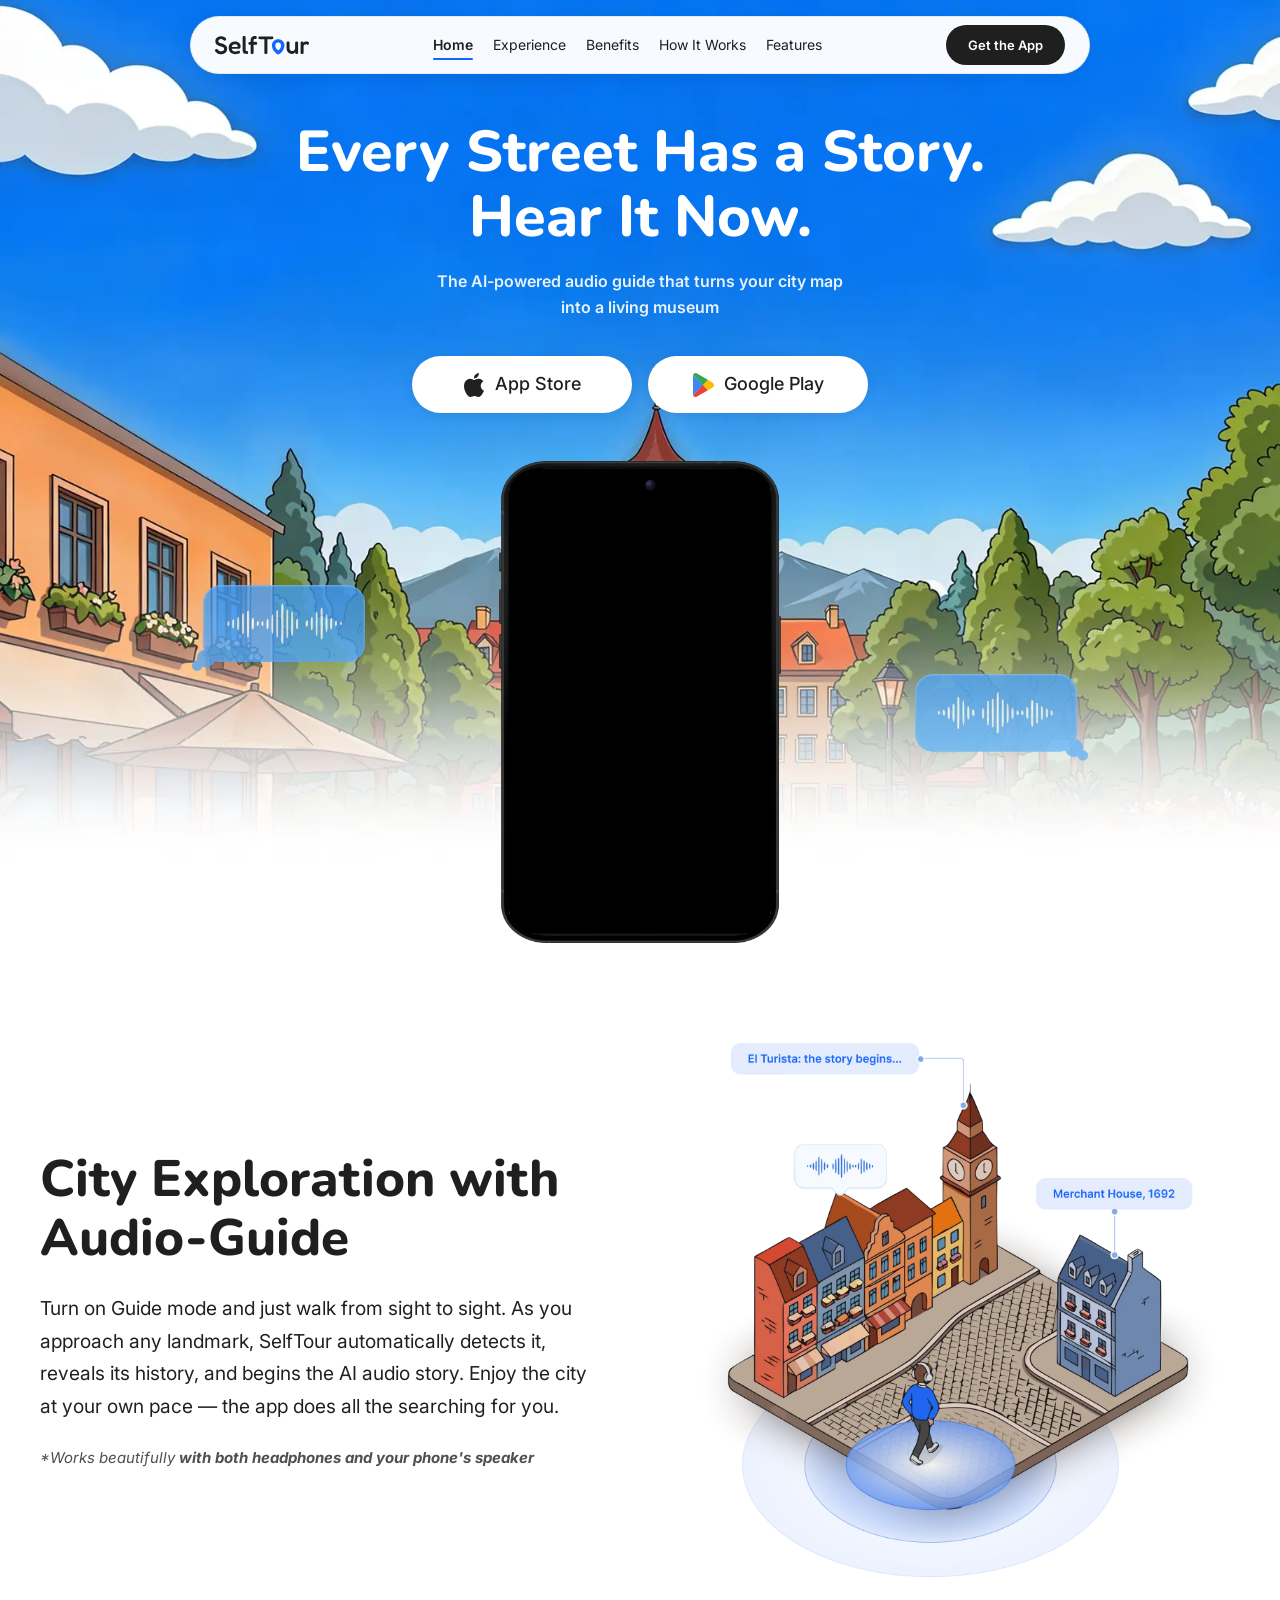
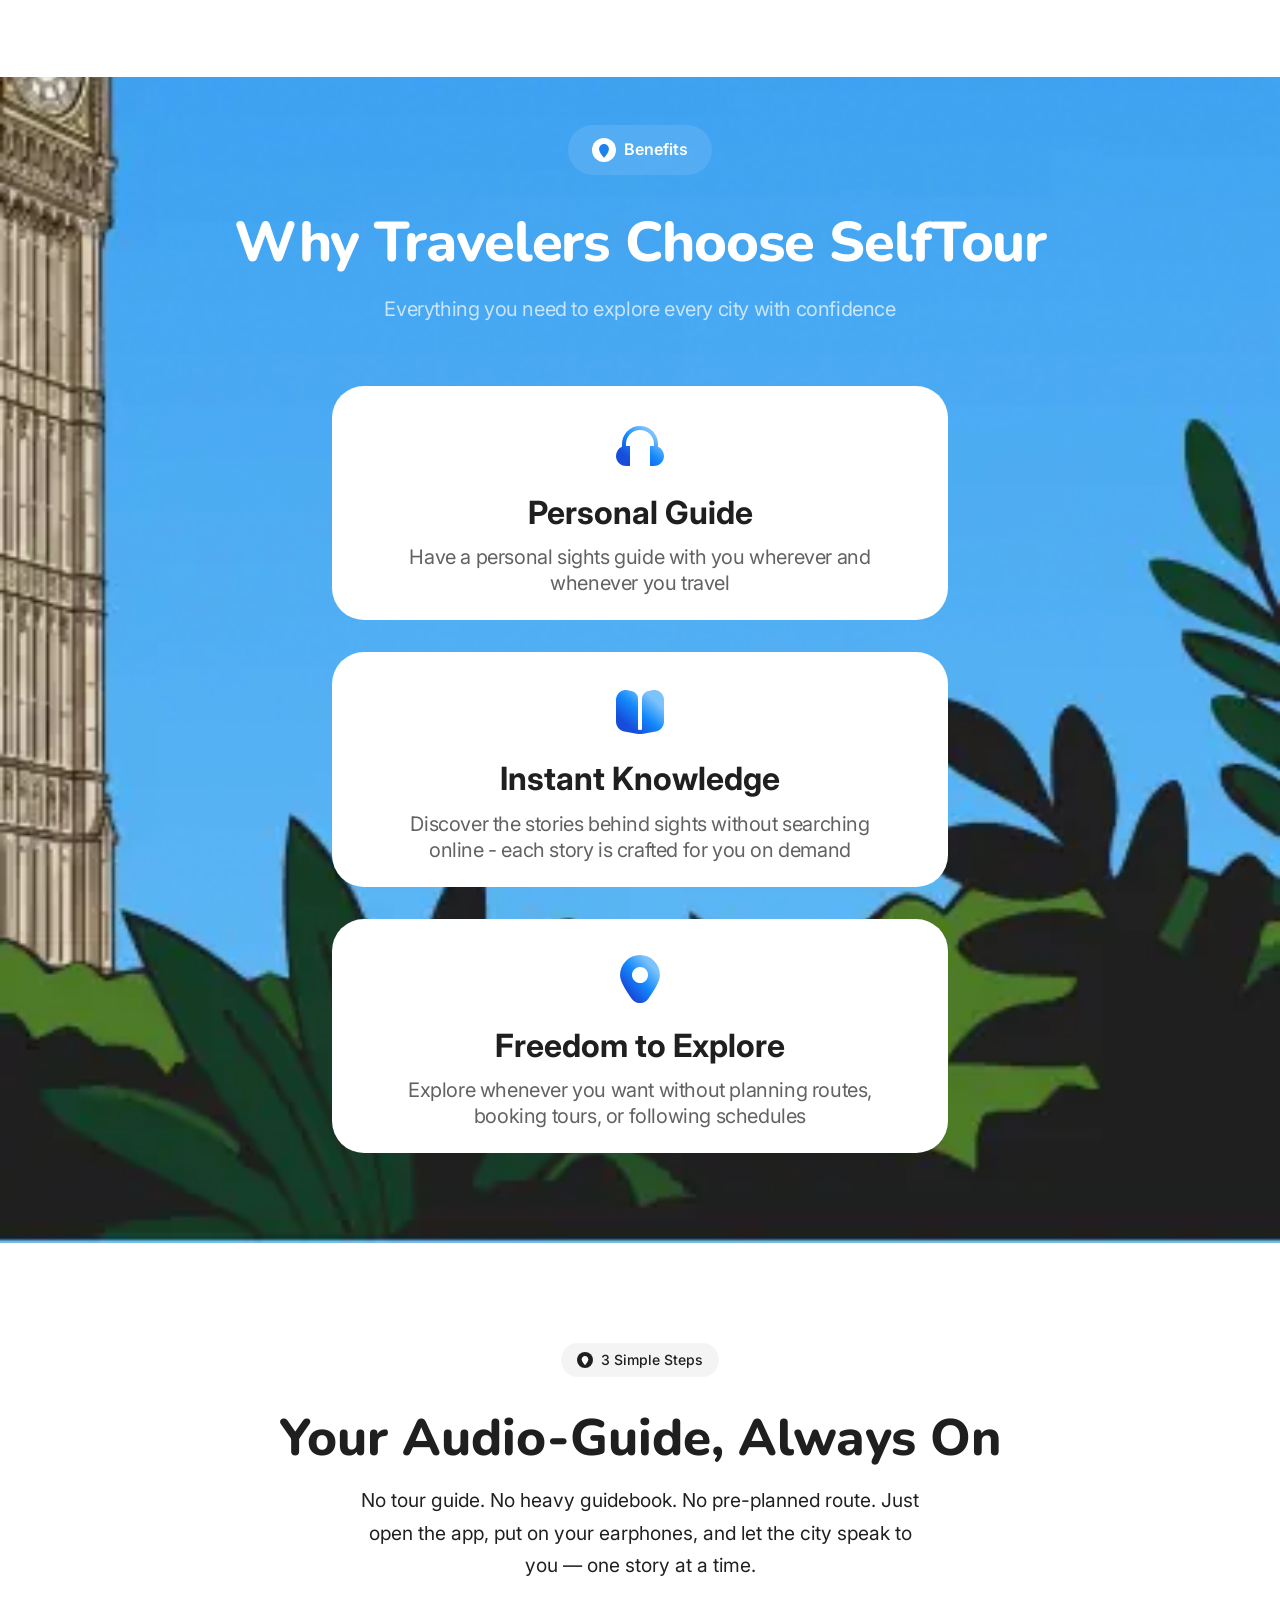
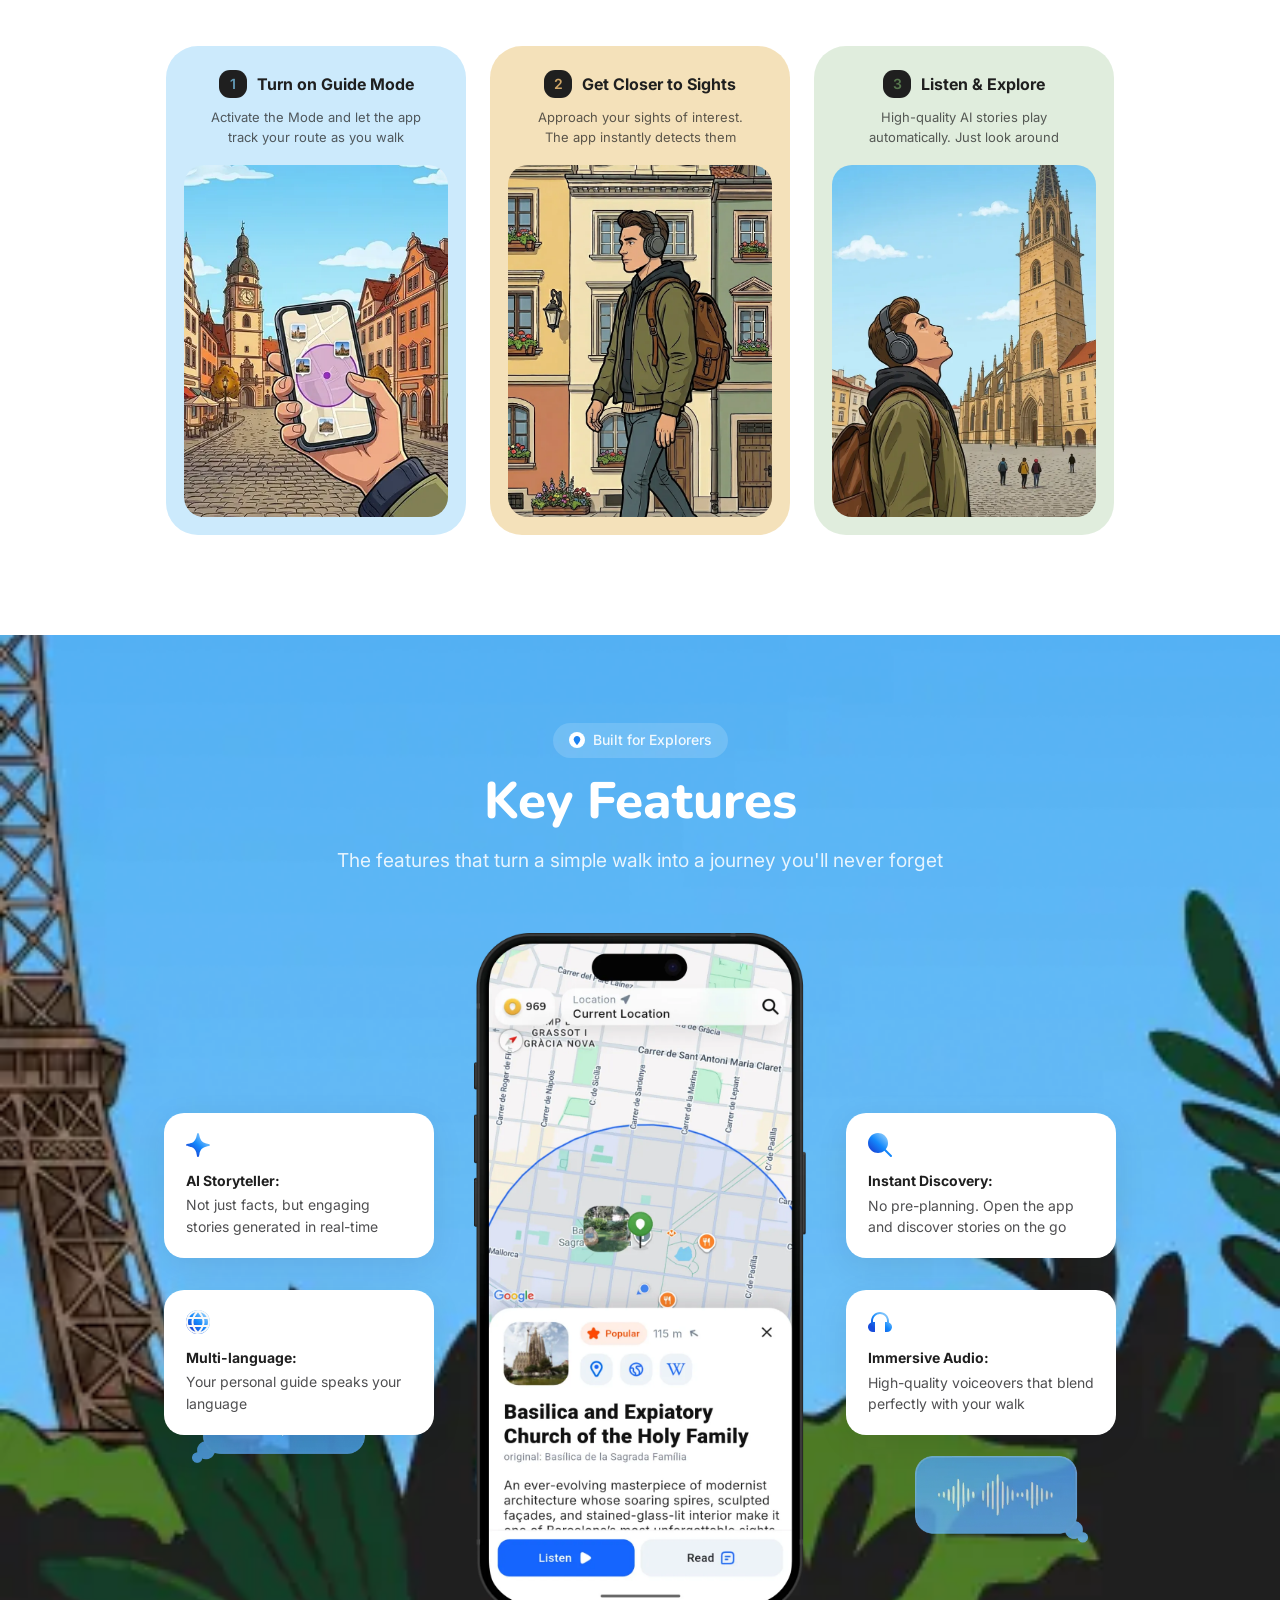
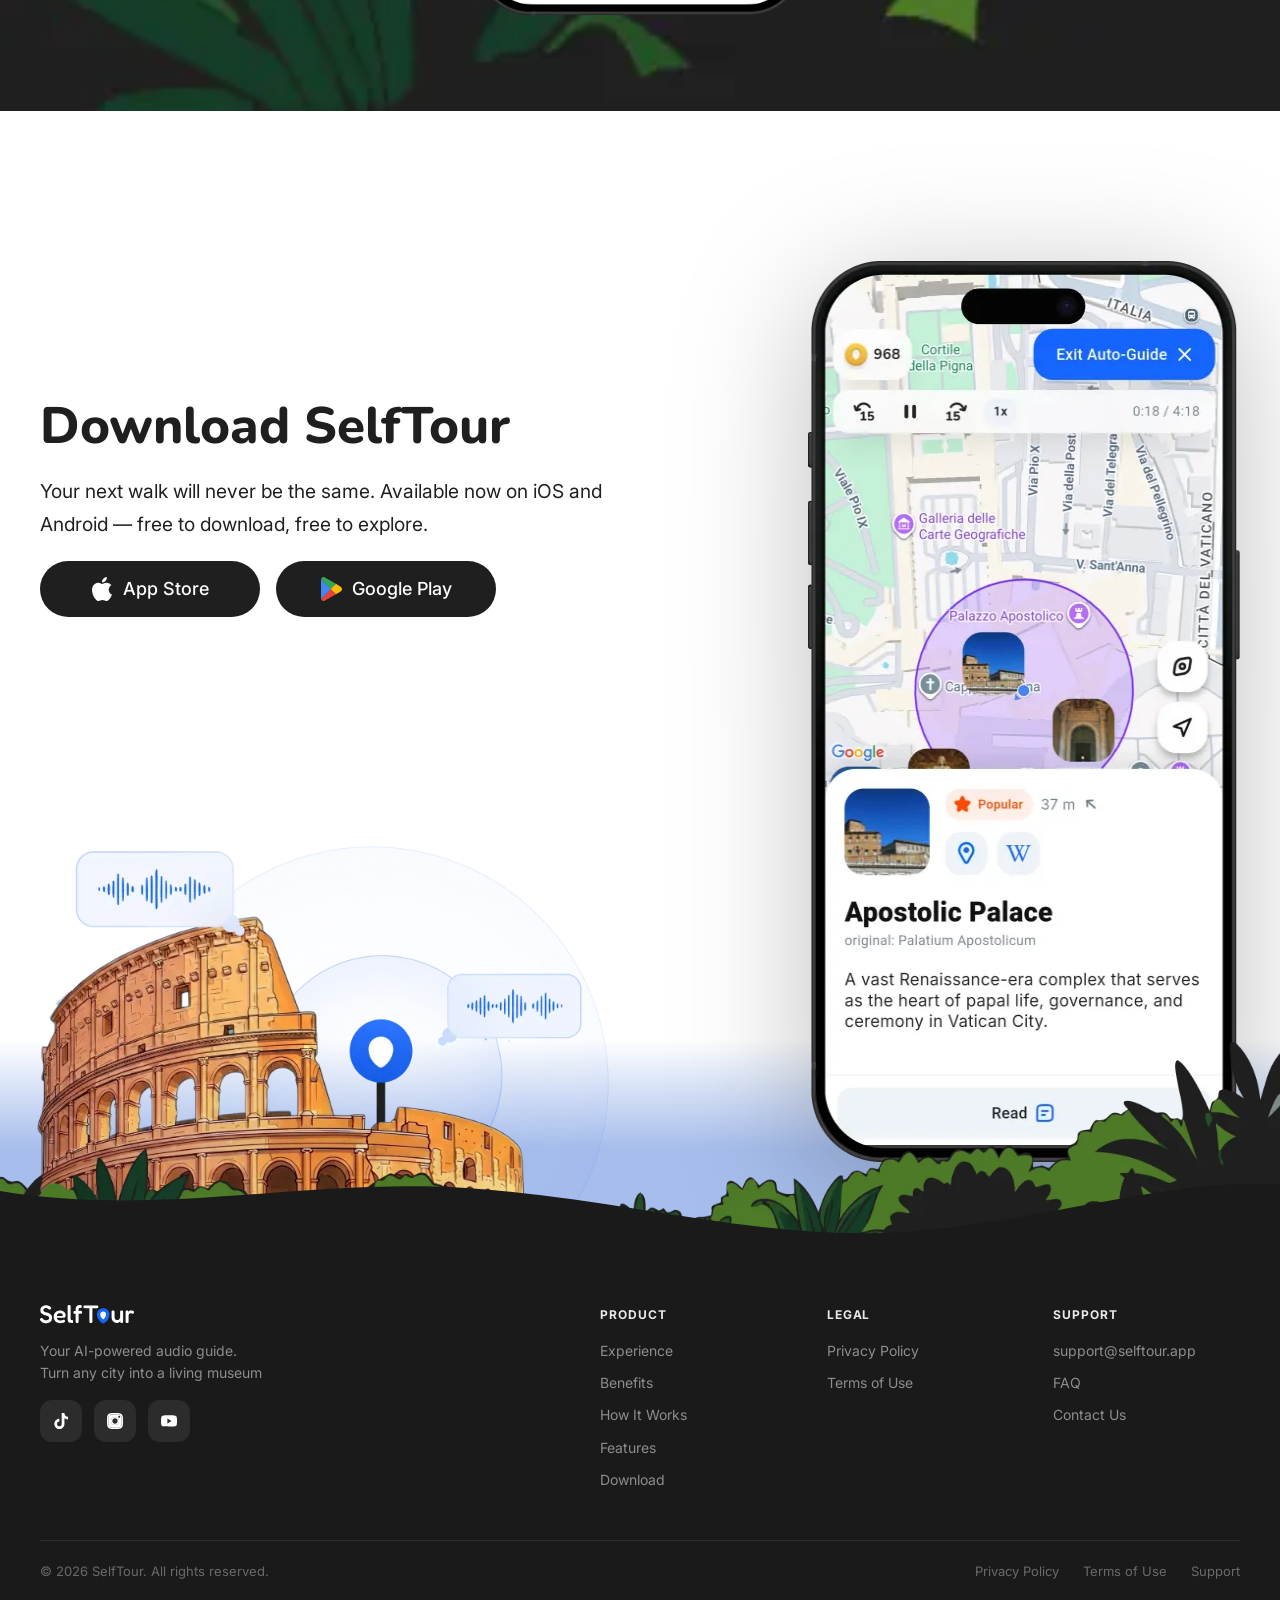
==== commit 942242c2: "lang" ====
--- a/index.html
+++ b/index.html
@@ -1,5 +1,5 @@
 ﻿<!DOCTYPE html>
-<html lang="en">
+<html lang="en" data-page="home">
 <head>
   <meta charset="UTF-8">
   <meta name="viewport" content="width=device-width, initial-scale=1.0">
@@ -13,17 +13,17 @@
     gtag('config', 'G-LGM8HV7LWN');
   </script>
   <title>SelfTour – Your AI-powered personal tour guide</title>
-  <meta name="description" content="Discover stories behind nearby sights with your AI-powered personal tour guide. No searching online, planning routes, or booking tours.">
-  <link rel="canonical" href="https://selftour.app/">
+  <meta name="description" content="">
+  <link rel="canonical" href="">
   <meta property="og:type" content="website">
-  <meta property="og:url" content="https://selftour.app/">
-  <meta property="og:title" content="SelfTour – Your AI-powered personal tour guide">
-  <meta property="og:description" content="Discover stories behind nearby sights without searching online, planning routes, or booking tours.">
-  <meta property="og:image" content="https://selftour.app/assets/images/og-image.webp">
+  <meta property="og:url" content="">
+  <meta property="og:title" content="">
+  <meta property="og:description" content="">
+  <meta property="og:image" content="">
   <meta name="twitter:card" content="summary_large_image">
-  <meta name="twitter:title" content="SelfTour – Your AI-powered personal tour guide">
-  <meta name="twitter:description" content="Discover stories behind nearby sights without searching online, planning routes, or booking tours.">
-  <meta name="twitter:image" content="https://selftour.app/assets/images/og-image.webp">
+  <meta name="twitter:title" content="">
+  <meta name="twitter:description" content="">
+  <meta name="twitter:image" content="">
   <link rel="icon" href="assets/images/favicon/favicon.ico" sizes="any">
   <link rel="icon" href="assets/images/favicon/icon.svg" type="image/svg+xml">
   <link rel="icon" href="assets/images/favicon/favicon-32x32.png" type="image/png" sizes="32x32">
@@ -34,7 +34,7 @@
   <link rel="preconnect" href="https://fonts.googleapis.com">
   <link rel="preconnect" href="https://fonts.gstatic.com" crossorigin>
   <link href="https://fonts.googleapis.com/css2?family=Inter:wght@400;500;600&family=Nunito:wght@800&display=swap" rel="stylesheet">
-  <link rel="stylesheet" href="assets/css/style.css?v=202606152100">
+  <link rel="stylesheet" href="assets/css/style.css?v=202606152200">
 </head>
 <body>
 
@@ -42,21 +42,21 @@
   <header class="navbar" id="navbar">
     <div class="navbar__inner">
       <a href="#home" class="logo">
-        <img src="assets/images/logo-selftour.svg" alt="SelfTour" class="logo__img logo__img--dark" width="94" height="19">
+        <img src="assets/images/logo-selftour.svg" alt="" class="logo__img logo__img--dark" width="94" height="19" data-i18n-alt="brand.name">
         <img src="assets/images/logo-selftour-white.svg" alt="" class="logo__img logo__img--light" width="94" height="19" aria-hidden="true">
       </a>
 
       <nav class="nav-links">
-        <a href="#home" class="nav-link active">Home</a>
-        <a href="#city-exploration" class="nav-link">Experience</a>
-        <a href="#benefits" class="nav-link">Benefits</a>
-        <a href="#how-it-works" class="nav-link">How It Works</a>
-        <a href="#features" class="nav-link">Features</a>
+        <a href="#home" class="nav-link active" data-i18n="nav.home">Home</a>
+        <a href="#city-exploration" class="nav-link" data-i18n="nav.experience">Experience</a>
+        <a href="#benefits" class="nav-link" data-i18n="nav.benefits">Benefits</a>
+        <a href="#how-it-works" class="nav-link" data-i18n="nav.howItWorks">How It Works</a>
+        <a href="#features" class="nav-link" data-i18n="nav.features">Features</a>
       </nav>
 
-      <a href="#download" class="btn-cta">Get the App</a>
-
-      <button class="hamburger" id="hamburger" aria-label="Open menu">
+      <a href="#download" class="btn-cta" data-i18n="nav.getApp">Get the App</a>
+
+      <button class="hamburger" id="hamburger" data-i18n-aria="a11y.openMenu" aria-label="Open menu">
         <span></span>
         <span></span>
         <span></span>
@@ -69,48 +69,48 @@
     <div class="mobile-menu__inner">
       <div class="mobile-menu__top">
         <a href="#home" class="logo">
-          <img src="assets/images/logo-selftour.svg" alt="SelfTour" class="logo__img" width="94" height="19">
+          <img src="assets/images/logo-selftour.svg" alt="" class="logo__img" width="94" height="19" data-i18n-alt="brand.name">
         </a>
-        <button class="close-btn" id="closeMenu" aria-label="Close menu">
+        <button class="close-btn" id="closeMenu" data-i18n-aria="a11y.closeMenu" aria-label="Close menu">
           <svg width="24" height="24" viewBox="0 0 24 24" fill="none"><path d="M18 6L6 18M6 6l12 12" stroke="#1F1F1F" stroke-width="2" stroke-linecap="round"/></svg>
         </button>
       </div>
 
       <nav class="mobile-nav">
-        <a href="#home" class="mobile-nav__link mobile-nav__link--active">Home</a>
-        <a href="#city-exploration" class="mobile-nav__link">Experience</a>
-        <a href="#benefits" class="mobile-nav__link">Benefits</a>
-        <a href="#how-it-works" class="mobile-nav__link">How It Works</a>
-        <a href="#features" class="mobile-nav__link">Features</a>
+        <a href="#home" class="mobile-nav__link mobile-nav__link--active" data-i18n="nav.home">Home</a>
+        <a href="#city-exploration" class="mobile-nav__link" data-i18n="nav.experience">Experience</a>
+        <a href="#benefits" class="mobile-nav__link" data-i18n="nav.benefits">Benefits</a>
+        <a href="#how-it-works" class="mobile-nav__link" data-i18n="nav.howItWorks">How It Works</a>
+        <a href="#features" class="mobile-nav__link" data-i18n="nav.features">Features</a>
       </nav>
 
       <div class="mobile-menu__bottom">
-        <a href="https://apps.apple.com/app/id6756697981" class="btn-store btn-store--black btn-store--full" data-store="ios" target="_blank" rel="noopener noreferrer">
-          <img src="assets/images/Apple-w.svg" alt="App Store" class="btn-store__icon">
-          <span>App Store</span>
+        <a href="#" class="btn-store btn-store--black btn-store--full" data-store="ios" data-config-href="appStore" target="_blank" rel="noopener noreferrer">
+          <img src="assets/images/Apple-w.svg" alt="" class="btn-store__icon" data-i18n-alt="stores.appStore">
+          <span data-i18n="stores.appStore">App Store</span>
         </a>
-        <a href="#" class="btn-store btn-store--black btn-store--full" data-store="android">
-          <img src="assets/images/playstore.svg" alt="Google Play" class="btn-store__icon">
-          <span>Google Play</span>
+        <a href="#" class="btn-store btn-store--black btn-store--full" data-store="android" data-config-href="googlePlay">
+          <img src="assets/images/playstore.svg" alt="" class="btn-store__icon" data-i18n-alt="stores.googlePlay">
+          <span data-i18n="stores.googlePlay">Google Play</span>
         </a>
         <div class="mobile-menu__social">
-          <p class="mobile-menu__social-label">Follow us</p>
+          <p class="mobile-menu__social-label" data-i18n="mobile.followUs">Follow us</p>
           <div class="social-links">
-            <a href="https://www.tiktok.com/@selftour.app" class="social-link" aria-label="TikTok" target="_blank" rel="noopener noreferrer">
+            <a href="#" class="social-link" data-config-href="tiktok" data-i18n-aria="a11y.socialTikTok" aria-label="TikTok" target="_blank" rel="noopener noreferrer">
               <svg width="20" height="20" viewBox="0 0 24 24" fill="currentColor"><path d="M19.59 6.69a4.83 4.83 0 01-3.77-4.25V2h-3.45v13.67a2.89 2.89 0 01-2.88 2.5 2.89 2.89 0 01-2.89-2.89 2.89 2.89 0 012.89-2.89c.28 0 .54.04.79.1V9.01a6.34 6.34 0 00-.79-.05 6.34 6.34 0 00-6.34 6.34 6.34 6.34 0 006.34 6.34 6.34 6.34 0 006.33-6.34V9.03a8.16 8.16 0 004.77 1.52V7.11a4.85 4.85 0 01-1-.42z"/></svg>
             </a>
-            <a href="https://www.instagram.com/selftour.app/" class="social-link" aria-label="Instagram" target="_blank" rel="noopener noreferrer">
+            <a href="#" class="social-link" data-config-href="instagram" data-i18n-aria="a11y.socialInstagram" aria-label="Instagram" target="_blank" rel="noopener noreferrer">
               <svg width="20" height="20" viewBox="0 0 24 24" fill="currentColor"><path d="M12 2.163c3.204 0 3.584.012 4.85.07 3.252.148 4.771 1.691 4.919 4.919.058 1.265.069 1.645.069 4.849 0 3.205-.012 3.584-.069 4.849-.149 3.225-1.664 4.771-4.919 4.919-1.266.058-1.644.07-4.85.07-3.204 0-3.584-.012-4.849-.07-3.26-.149-4.771-1.699-4.919-4.92-.058-1.265-.07-1.644-.07-4.849 0-3.204.013-3.583.07-4.849.149-3.227 1.664-4.771 4.919-4.919 1.266-.057 1.645-.069 4.849-.069zM12 0C8.741 0 8.333.014 7.053.072 2.695.272.273 2.69.073 7.052.014 8.333 0 8.741 0 12c0 3.259.014 3.668.072 4.948.2 4.358 2.618 6.78 6.98 6.98C8.333 23.986 8.741 24 12 24c3.259 0 3.668-.014 4.948-.072 4.354-.2 6.782-2.618 6.979-6.98.059-1.28.073-1.689.073-4.948 0-3.259-.014-3.667-.072-4.947-.196-4.354-2.617-6.78-6.979-6.98C15.668.014 15.259 0 12 0zm0 5.838a6.162 6.162 0 100 12.324 6.162 6.162 0 000-12.324zM12 16a4 4 0 110-8 4 4 0 010 8zm6.406-11.845a1.44 1.44 0 100 2.881 1.44 1.44 0 000-2.881z"/></svg>
             </a>
-            <a href="https://www.youtube.com/@ElTuristaTripIdeas" class="social-link" aria-label="YouTube" target="_blank" rel="noopener noreferrer">
+            <a href="#" class="social-link" data-config-href="youtube" data-i18n-aria="a11y.socialYouTube" aria-label="YouTube" target="_blank" rel="noopener noreferrer">
               <svg width="20" height="20" viewBox="0 0 24 24" fill="currentColor"><path d="M23.498 6.186a3.016 3.016 0 00-2.122-2.136C19.505 3.545 12 3.545 12 3.545s-7.505 0-9.377.505A3.017 3.017 0 00.502 6.186C0 8.07 0 12 0 12s0 3.93.502 5.814a3.016 3.016 0 002.122 2.136c1.871.505 9.376.505 9.376.505s7.505 0 9.377-.505a3.015 3.015 0 002.122-2.136C24 15.93 24 12 24 12s0-3.93-.502-5.814zM9.545 15.568V8.432L15.818 12l-6.273 3.568z"/></svg>
             </a>
           </div>
         </div>
         <div class="mobile-menu__legal">
-          <a href="privacy-policy.html">Privacy Policy</a>
-          <a href="terms-of-use.html">Terms of Use</a>
-          <a href="mailto:support@selftour.app">support@selftour.app</a>
+          <a href="privacy-policy.html" data-i18n="footer.privacy">Privacy Policy</a>
+          <a href="terms-of-use.html" data-i18n="footer.terms">Terms of Use</a>
+          <a href="mailto:support@selftour.app" data-config-email>support@selftour.app</a>
         </div>
       </div>
     </div>
@@ -124,16 +124,16 @@
 
     <div class="container hero__inner">
       <div class="hero__content">
-        <h1 class="hero__title"><span class="title-line">Every Street Has a Story.</span><br>Hear It Now.</h1>
-        <p class="hero__subtitle">The AI-powered audio guide that turns your city map<br class="desktop-only"> into a living museum</p>
+        <h1 class="hero__title" data-i18n-html="hero.title"><span class="title-line">Every Street Has a Story.</span><br>Hear It Now.</h1>
+        <p class="hero__subtitle" data-i18n-html="hero.subtitle">The AI-powered audio guide that turns your city map<br class="desktop-only"> into a living museum</p>
         <div class="store-buttons">
-          <a href="https://apps.apple.com/app/id6756697981" class="btn-store btn-store--light" data-store="ios" target="_blank" rel="noopener noreferrer">
-            <img src="assets/images/Apple.svg" alt="App Store" class="btn-store__icon">
-            <span>App Store</span>
+          <a href="#" class="btn-store btn-store--light" data-store="ios" data-config-href="appStore" target="_blank" rel="noopener noreferrer">
+            <img src="assets/images/Apple.svg" alt="" class="btn-store__icon" data-i18n-alt="stores.appStore">
+            <span data-i18n="stores.appStore">App Store</span>
           </a>
-          <a href="#" class="btn-store btn-store--light" data-store="android">
-           <img src="assets/images/playstore.svg" alt="Google Play" class="btn-store__icon">
-            <span>Google Play</span>
+          <a href="#" class="btn-store btn-store--light" data-store="android" data-config-href="googlePlay">
+           <img src="assets/images/playstore.svg" alt="" class="btn-store__icon" data-i18n-alt="stores.googlePlay">
+            <span data-i18n="stores.googlePlay">Google Play</span>
           </a>
         </div>
       </div>
@@ -151,7 +151,7 @@
         </svg>
         <div class="hero__phone">
           <div class="hero__phone-screen">
-            <video class="hero__phone-video" autoplay muted loop playsinline preload="auto" aria-label="SelfTour app demo">
+            <video class="hero__phone-video" autoplay muted loop playsinline preload="auto" data-i18n-aria="a11y.heroVideo" aria-label="SelfTour app demo">
               <source src="assets/images/hero-demo.mp4" type="video/mp4">
             </video>
           </div>
@@ -169,13 +169,13 @@
   <section class="city-section" id="city-exploration">
     <div class="container city-section__inner">
       <div class="city-section__text">
-        <h2 class="section-title">City Exploration with Audio-Guide</h2>
-        <p class="section-body">Turn on Guide mode and just walk from sight to sight. As you approach any landmark, SelfTour automatically detects it, reveals its history, and begins the AI audio story. Enjoy the city at your own pace — the app does all the searching for you.</p>
-        <p class="city-section__note">*Works beautifully <b>with both headphones and your phone's speaker</b></p>
+        <h2 class="section-title" data-i18n="city.title">City Exploration with Audio-Guide</h2>
+        <p class="section-body" data-i18n="city.body">Turn on Guide mode and just walk from sight to sight. As you approach any landmark, SelfTour automatically detects it, reveals its history, and begins the AI audio story. Enjoy the city at your own pace — the app does all the searching for you.</p>
+        <p class="city-section__note" data-i18n-html="city.note">*Works beautifully <b>with both headphones and your phone's speaker</b></p>
       </div>
 
       <div class="city-section__visual">
-        <img src="assets/images/city-exploration-illust.webp" alt="City exploration illustration" class="city-section__img">
+        <img src="assets/images/city-exploration-illust.webp" alt="" class="city-section__img" data-i18n-alt="city.imageAlt">
       </div>
     </div>
   </section>
@@ -196,11 +196,11 @@
             <circle cx="11" cy="11" r="11" fill="#fff"/>
             <path d="M11 5.5C8.51 5.5 6.5 7.51 6.5 10C6.5 13.5 11 18 11 18C11 18 15.5 13.5 15.5 10C15.5 7.51 13.49 5.5 11 5.5Z" fill="#1D82F1"/>
           </svg>
-          Benefits
+          <span data-i18n="benefits.badge">Benefits</span>
         </span>
         <div class="benefits-section__intro">
-          <h2 class="section-title section-title--white">Why Travelers Choose SelfTour</h2>
-          <p class="section-body section-body--white benefits-section__subtitle">Everything you need to explore every city with confidence</p>
+          <h2 class="section-title section-title--white" data-i18n="benefits.title">Why Travelers Choose SelfTour</h2>
+          <p class="section-body section-body--white benefits-section__subtitle" data-i18n="benefits.subtitle">Everything you need to explore every city with confidence</p>
         </div>
       </div>
 
@@ -209,24 +209,24 @@
           <div class="benefit-card__icon" aria-hidden="true">
             <img src="assets/images/benefit-audio.svg" alt="" class="benefit-card__icon-img">
           </div>
-          <h3 class="benefit-card__title">Personal Guide</h3>
-          <p class="benefit-card__desc">Have a personal sights guide with you wherever and whenever you travel</p>
+          <h3 class="benefit-card__title" data-i18n="benefits.cards.personalGuide.title">Personal Guide</h3>
+          <p class="benefit-card__desc" data-i18n="benefits.cards.personalGuide.desc">Have a personal sights guide with you wherever and whenever you travel</p>
         </article>
 
         <article class="benefit-card">
           <div class="benefit-card__icon" aria-hidden="true">
             <img src="assets/images/benefit-book.svg" alt="" class="benefit-card__icon-img">
           </div>
-          <h3 class="benefit-card__title">Instant Knowledge</h3>
-          <p class="benefit-card__desc">Discover the stories behind sights without searching online - each story is crafted for you on demand</p>
+          <h3 class="benefit-card__title" data-i18n="benefits.cards.instantKnowledge.title">Instant Knowledge</h3>
+          <p class="benefit-card__desc" data-i18n="benefits.cards.instantKnowledge.desc">Discover the stories behind sights without searching online - each story is crafted for you on demand</p>
         </article>
 
         <article class="benefit-card">
           <div class="benefit-card__icon" aria-hidden="true">
             <img src="assets/images/benefit-pin.svg" alt="" class="benefit-card__icon-img">
           </div>
-          <h3 class="benefit-card__title">Freedom to Explore</h3>
-          <p class="benefit-card__desc">Explore whenever you want without planning routes, booking tours, or following schedules</p>
+          <h3 class="benefit-card__title" data-i18n="benefits.cards.freedom.title">Freedom to Explore</h3>
+          <p class="benefit-card__desc" data-i18n="benefits.cards.freedom.desc">Explore whenever you want without planning routes, booking tours, or following schedules</p>
         </article>
       </div>
     </div>
@@ -241,10 +241,10 @@
             <circle cx="11" cy="11" r="11" fill="#1F1F1F"/>
             <path d="M11 5.5C8.51 5.5 6.5 7.51 6.5 10C6.5 13.5 11 18 11 18C11 18 15.5 13.5 15.5 10C15.5 7.51 13.49 5.5 11 5.5Z" fill="#FFFFFF"/>
           </svg>
-          3 Simple Steps
+          <span data-i18n="steps.badge">3 Simple Steps</span>
         </span>
-        <h2 class="section-title"><span class="title-line">Your Audio-Guide, Always On</span></h2>
-        <p class="section-body steps-section__subtitle">No tour guide. No heavy guidebook. No pre-planned route. Just open the app, put on your earphones, and let the city speak to you — one story at a time.</p>
+        <h2 class="section-title" data-i18n-html="steps.title"><span class="title-line">Your Audio-Guide, Always On</span></h2>
+        <p class="section-body steps-section__subtitle" data-i18n="steps.subtitle">No tour guide. No heavy guidebook. No pre-planned route. Just open the app, put on your earphones, and let the city speak to you — one story at a time.</p>
       </div>
 
       <div class="steps-grid">
@@ -252,12 +252,12 @@
           <div class="step-card__body">
             <div class="step-card__head">
               <div class="step-card__num">1</div>
-              <h3 class="step-card__title">Turn on Guide Mode</h3>
-            </div>
-            <p class="step-card__desc">Activate the Mode and let the app track your route as you walk</p>
+              <h3 class="step-card__title" data-i18n="steps.items.1.title">Turn on Guide Mode</h3>
+            </div>
+            <p class="step-card__desc" data-i18n="steps.items.1.desc">Activate the Mode and let the app track your route as you walk</p>
           </div>
           <div class="step-card__img-wrap">
-            <img src="assets/images/tourist-phone.webp" alt="Turn on Guide Mode" class="step-card__img">
+            <img src="assets/images/tourist-phone.webp" alt="" class="step-card__img" data-i18n-alt="steps.items.1.imageAlt">
           </div>
         </article>
 
@@ -265,12 +265,12 @@
           <div class="step-card__body">
             <div class="step-card__head">
               <div class="step-card__num">2</div>
-              <h3 class="step-card__title">Get Closer to Sights</h3>
-            </div>
-            <p class="step-card__desc">Approach your sights of interest. The app instantly detects them</p>
+              <h3 class="step-card__title" data-i18n="steps.items.2.title">Get Closer to Sights</h3>
+            </div>
+            <p class="step-card__desc" data-i18n="steps.items.2.desc">Approach your sights of interest. The app instantly detects them</p>
           </div>
           <div class="step-card__img-wrap">
-            <img src="assets/images/tourist-walking.webp" alt="Get Closer to Sights" class="step-card__img">
+            <img src="assets/images/tourist-walking.webp" alt="" class="step-card__img" data-i18n-alt="steps.items.2.imageAlt">
           </div>
         </article>
 
@@ -278,12 +278,12 @@
           <div class="step-card__body">
             <div class="step-card__head">
               <div class="step-card__num">3</div>
-              <h3 class="step-card__title">Listen &amp; Explore</h3>
-            </div>
-            <p class="step-card__desc">High-quality AI stories play automatically. Just look around</p>
+              <h3 class="step-card__title" data-i18n="steps.items.3.title">Listen &amp; Explore</h3>
+            </div>
+            <p class="step-card__desc" data-i18n="steps.items.3.desc">High-quality AI stories play automatically. Just look around</p>
           </div>
           <div class="step-card__img-wrap">
-            <img src="assets/images/tourist-cathedral.webp" alt="Listen & Explore" class="step-card__img">
+            <img src="assets/images/tourist-cathedral.webp" alt="" class="step-card__img" data-i18n-alt="steps.items.3.imageAlt">
           </div>
         </article>
       </div>
@@ -311,31 +311,31 @@
             <circle cx="11" cy="11" r="11" fill="#fff"/>
             <path d="M11 5.5C8.51 5.5 6.5 7.51 6.5 10C6.5 13.5 11 18 11 18C11 18 15.5 13.5 15.5 10C15.5 7.51 13.49 5.5 11 5.5Z" fill="#1D82F1"/>
           </svg>
-          Built for Explorers
+          <span data-i18n="features.badge">Built for Explorers</span>
         </span>
-        <h2 class="section-title section-title--white">Key Features</h2>
-        <p class="section-body section-body--white">The features that turn a simple walk into a journey you'll never forget</p>
+        <h2 class="section-title section-title--white" data-i18n="features.title">Key Features</h2>
+        <p class="section-body section-body--white" data-i18n="features.subtitle">The features that turn a simple walk into a journey you'll never forget</p>
       </div>
 
       <div class="features-section__grid">
         <div class="features-section__side features-section__side--left">
           <article class="feature-card feature-card--storyteller">
             <div class="feature-card__icon" aria-hidden="true">
-              <img src="assets/images/star.svg" alt="AI Storyteller" class="feature-card__icon-img">
+              <img src="assets/images/star.svg" alt="" class="feature-card__icon-img" data-i18n-alt="features.cards.storyteller.iconAlt">
             </div>
             <div class="feature-card__body">
-              <h3 class="feature-card__title">AI Storyteller:</h3>
-              <p class="feature-card__desc">Not just facts, but engaging stories generated in real-time</p>
+              <h3 class="feature-card__title" data-i18n="features.cards.storyteller.title">AI Storyteller:</h3>
+              <p class="feature-card__desc" data-i18n="features.cards.storyteller.desc">Not just facts, but engaging stories generated in real-time</p>
             </div>
           </article>
 
           <article class="feature-card feature-card--language">
             <div class="feature-card__icon" aria-hidden="true">
-              <img src="assets/images/lang.svg" alt="Multi-language" class="feature-card__icon-img">
+              <img src="assets/images/lang.svg" alt="" class="feature-card__icon-img" data-i18n-alt="features.cards.language.iconAlt">
             </div>
             <div class="feature-card__body">
-              <h3 class="feature-card__title">Multi-language:</h3>
-              <p class="feature-card__desc">Your personal guide speaks your language</p>
+              <h3 class="feature-card__title" data-i18n="features.cards.language.title">Multi-language:</h3>
+              <p class="feature-card__desc" data-i18n="features.cards.language.desc">Your personal guide speaks your language</p>
             </div>
           </article>
 
@@ -343,7 +343,7 @@
         </div>
 
         <div class="features-section__phone-col">
-          <img src="assets/images/phone_hero.webp" alt="SelfTour app map view" class="features-section__phone">
+          <img src="assets/images/phone_hero.webp" alt="" class="features-section__phone" data-i18n-alt="features.phoneAlt">
         </div>
 
         <div class="features-section__side features-section__side--right">
@@ -351,21 +351,21 @@
 
           <article class="feature-card feature-card--discovery">
             <div class="feature-card__icon" aria-hidden="true">
-              <img src="assets/images/search.svg" alt="Instant Discovery" class="feature-card__icon-img">
+              <img src="assets/images/search.svg" alt="" class="feature-card__icon-img" data-i18n-alt="features.cards.discovery.iconAlt">
             </div>
             <div class="feature-card__body">
-              <h3 class="feature-card__title">Instant Discovery:</h3>
-              <p class="feature-card__desc">No pre-planning. Open the app and discover stories on the go</p>
+              <h3 class="feature-card__title" data-i18n="features.cards.discovery.title">Instant Discovery:</h3>
+              <p class="feature-card__desc" data-i18n="features.cards.discovery.desc">No pre-planning. Open the app and discover stories on the go</p>
             </div>
           </article>
 
           <article class="feature-card feature-card--audio">
             <div class="feature-card__icon" aria-hidden="true">
-              <img src="assets/images/headphones.svg" alt="Immersive Audio" class="feature-card__icon-img">
+              <img src="assets/images/headphones.svg" alt="" class="feature-card__icon-img" data-i18n-alt="features.cards.audio.iconAlt">
             </div>
             <div class="feature-card__body">
-              <h3 class="feature-card__title">Immersive Audio:</h3>
-              <p class="feature-card__desc">High-quality voiceovers that blend perfectly with your walk</p>
+              <h3 class="feature-card__title" data-i18n="features.cards.audio.title">Immersive Audio:</h3>
+              <p class="feature-card__desc" data-i18n="features.cards.audio.desc">High-quality voiceovers that blend perfectly with your walk</p>
             </div>
           </article>
         </div>
@@ -378,23 +378,23 @@
     <div class="container download-section__inner">
       <div class="download-section__left">
         <div class="download-section__text">
-          <h2 class="section-title">Download SelfTour</h2>
-          <p class="section-body">Your next walk will never be the same. Available now on iOS and Android — free to download, free to explore.</p>
+          <h2 class="section-title" data-i18n="download.title">Download SelfTour</h2>
+          <p class="section-body" data-i18n="download.body">Your next walk will never be the same. Available now on iOS and Android — free to download, free to explore.</p>
           <div class="store-buttons download-section__btns">
-            <a href="https://apps.apple.com/app/id6756697981" class="btn-store btn-store--dark" data-store="ios" target="_blank" rel="noopener noreferrer">
-              <img src="assets/images/Apple-w.svg" alt="App Store" class="btn-store__icon">
-              <span>App Store</span>
+            <a href="#" class="btn-store btn-store--dark" data-store="ios" data-config-href="appStore" target="_blank" rel="noopener noreferrer">
+              <img src="assets/images/Apple-w.svg" alt="" class="btn-store__icon" data-i18n-alt="stores.appStore">
+              <span data-i18n="stores.appStore">App Store</span>
             </a>
-            <a href="#" class="btn-store btn-store--dark" data-store="android">
-              <img src="assets/images/playstore.svg" alt="Google Play" class="btn-store__icon">
-              <span>Google Play</span>
+            <a href="#" class="btn-store btn-store--dark" data-store="android" data-config-href="googlePlay">
+              <img src="assets/images/playstore.svg" alt="" class="btn-store__icon" data-i18n-alt="stores.googlePlay">
+              <span data-i18n="stores.googlePlay">Google Play</span>
             </a>
           </div>
         </div>
       </div>
 
       <div class="download-section__phone-col desktop-only">
-        <img src="assets/images/phone_download.webp" alt="SelfTour app" class="download-section__phone">
+        <img src="assets/images/phone_download.webp" alt="" class="download-section__phone" data-i18n-alt="download.phoneAlt">
       </div>
 
       <div class="download-section__collage" aria-hidden="true">
@@ -410,7 +410,7 @@
     </div>
 
     <div class="download-section__illust desktop-only">
-      <img src="assets/images/footer-illutration.webp" alt="Colosseum illustration" class="download-section__colosseum">
+      <img src="assets/images/footer-illutration.webp" alt="" class="download-section__colosseum" data-i18n-alt="download.colosseumAlt">
     </div>
 
     <div class="download-section__wave" aria-hidden="true">
@@ -425,17 +425,17 @@
     <div class="container footer__inner">
       <div class="footer__brand">
         <a href="#home" class="logo">
-          <img src="assets/images/logo-selftour-white.svg" alt="SelfTour" class="logo__img" width="94" height="19">
+          <img src="assets/images/logo-selftour-white.svg" alt="" class="logo__img" width="94" height="19" data-i18n-alt="brand.name">
         </a>
-        <p class="footer__tagline">Your AI-powered audio guide.<br>Turn any city into a living museum</p>
+        <p class="footer__tagline" data-i18n-html="footer.tagline">Your AI-powered audio guide.<br>Turn any city into a living museum</p>
         <div class="social-links social-links--footer">
-          <a href="https://www.tiktok.com/@selftour.app" class="social-link social-link--footer" aria-label="TikTok" target="_blank" rel="noopener noreferrer">
+          <a href="#" class="social-link social-link--footer" data-config-href="tiktok" data-i18n-aria="a11y.socialTikTok" aria-label="TikTok" target="_blank" rel="noopener noreferrer">
             <img src="assets/images/tt.svg" alt="TikTok" class="social-link__icon">
           </a>
-          <a href="https://www.instagram.com/selftour.app/" class="social-link social-link--footer" aria-label="Instagram" target="_blank" rel="noopener noreferrer">
+          <a href="#" class="social-link social-link--footer" data-config-href="instagram" data-i18n-aria="a11y.socialInstagram" aria-label="Instagram" target="_blank" rel="noopener noreferrer">
             <img src="assets/images/inst.svg" alt="Instagram" class="social-link__icon">
           </a>
-          <a href="https://www.youtube.com/@ElTuristaTripIdeas" class="social-link social-link--footer" aria-label="YouTube" target="_blank" rel="noopener noreferrer">
+          <a href="#" class="social-link social-link--footer" data-config-href="youtube" data-i18n-aria="a11y.socialYouTube" aria-label="YouTube" target="_blank" rel="noopener noreferrer">
             <img src="assets/images/yt.svg" alt="YouTube" class="social-link__icon">
           </a>
         </div>
@@ -443,39 +443,40 @@
 
       <div class="footer__links">
         <div class="footer__col">
-          <h4 class="footer__col-title">Product</h4>
-          <a href="#city-exploration" class="footer__link">Experience</a>
-          <a href="#benefits" class="footer__link">Benefits</a>
-          <a href="#how-it-works" class="footer__link">How It Works</a>
-          <a href="#features" class="footer__link">Features</a>
-          <a href="#download" class="footer__link desktop-only">Download</a>
+          <h4 class="footer__col-title" data-i18n="footer.product">Product</h4>
+          <a href="#city-exploration" class="footer__link" data-i18n="nav.experience">Experience</a>
+          <a href="#benefits" class="footer__link" data-i18n="nav.benefits">Benefits</a>
+          <a href="#how-it-works" class="footer__link" data-i18n="nav.howItWorks">How It Works</a>
+          <a href="#features" class="footer__link" data-i18n="nav.features">Features</a>
+          <a href="#download" class="footer__link desktop-only" data-i18n="nav.download">Download</a>
         </div>
         <div class="footer__col">
-          <h4 class="footer__col-title">Legal</h4>
-          <a href="privacy-policy.html" class="footer__link">Privacy Policy</a>
-          <a href="terms-of-use.html" class="footer__link">Terms of Use</a>
+          <h4 class="footer__col-title" data-i18n="footer.legal">Legal</h4>
+          <a href="privacy-policy.html" class="footer__link" data-i18n="footer.privacy">Privacy Policy</a>
+          <a href="terms-of-use.html" class="footer__link" data-i18n="footer.terms">Terms of Use</a>
         </div>
         <div class="footer__col">
-          <h4 class="footer__col-title">Support</h4>
-          <a href="mailto:support@selftour.app" class="footer__link">support@selftour.app</a>
-          <a href="#" class="footer__link">FAQ</a>
-          <a href="#" class="footer__link">Contact Us</a>
+          <h4 class="footer__col-title" data-i18n="footer.support">Support</h4>
+          <a href="mailto:support@selftour.app" class="footer__link" data-config-email>support@selftour.app</a>
+          <a href="#" class="footer__link" data-i18n="footer.faq">FAQ</a>
+          <a href="#" class="footer__link" data-i18n="footer.contact">Contact Us</a>
         </div>
       </div>
     </div>
 
     <div class="footer__bottom">
       <div class="container footer__bottom-inner">
-        <p class="footer__copy">© 2026 SelfTour. All rights reserved.</p>
+        <p class="footer__copy" data-i18n="footer.copyright">© 2026 SelfTour. All rights reserved.</p>
         <div class="footer__bottom-links desktop-only">
-          <a href="privacy-policy.html" class="footer__bottom-link">Privacy Policy</a>
-          <a href="terms-of-use.html" class="footer__bottom-link">Terms of Use</a>
-          <a href="mailto:support@selftour.app" class="footer__bottom-link">Support</a>
+          <a href="privacy-policy.html" class="footer__bottom-link" data-i18n="footer.privacy">Privacy Policy</a>
+          <a href="terms-of-use.html" class="footer__bottom-link" data-i18n="footer.terms">Terms of Use</a>
+          <a href="#" class="footer__bottom-link" data-config-href="email" data-i18n="footer.support">Support</a>
         </div>
       </div>
     </div>
   </footer>
 
-  <script src="assets/js/main.js?v=202606152100"></script>
+  <script src="assets/js/i18n.js?v=202606152200"></script>
+  <script src="assets/js/main.js?v=202606152200"></script>
 </body>
 </html>
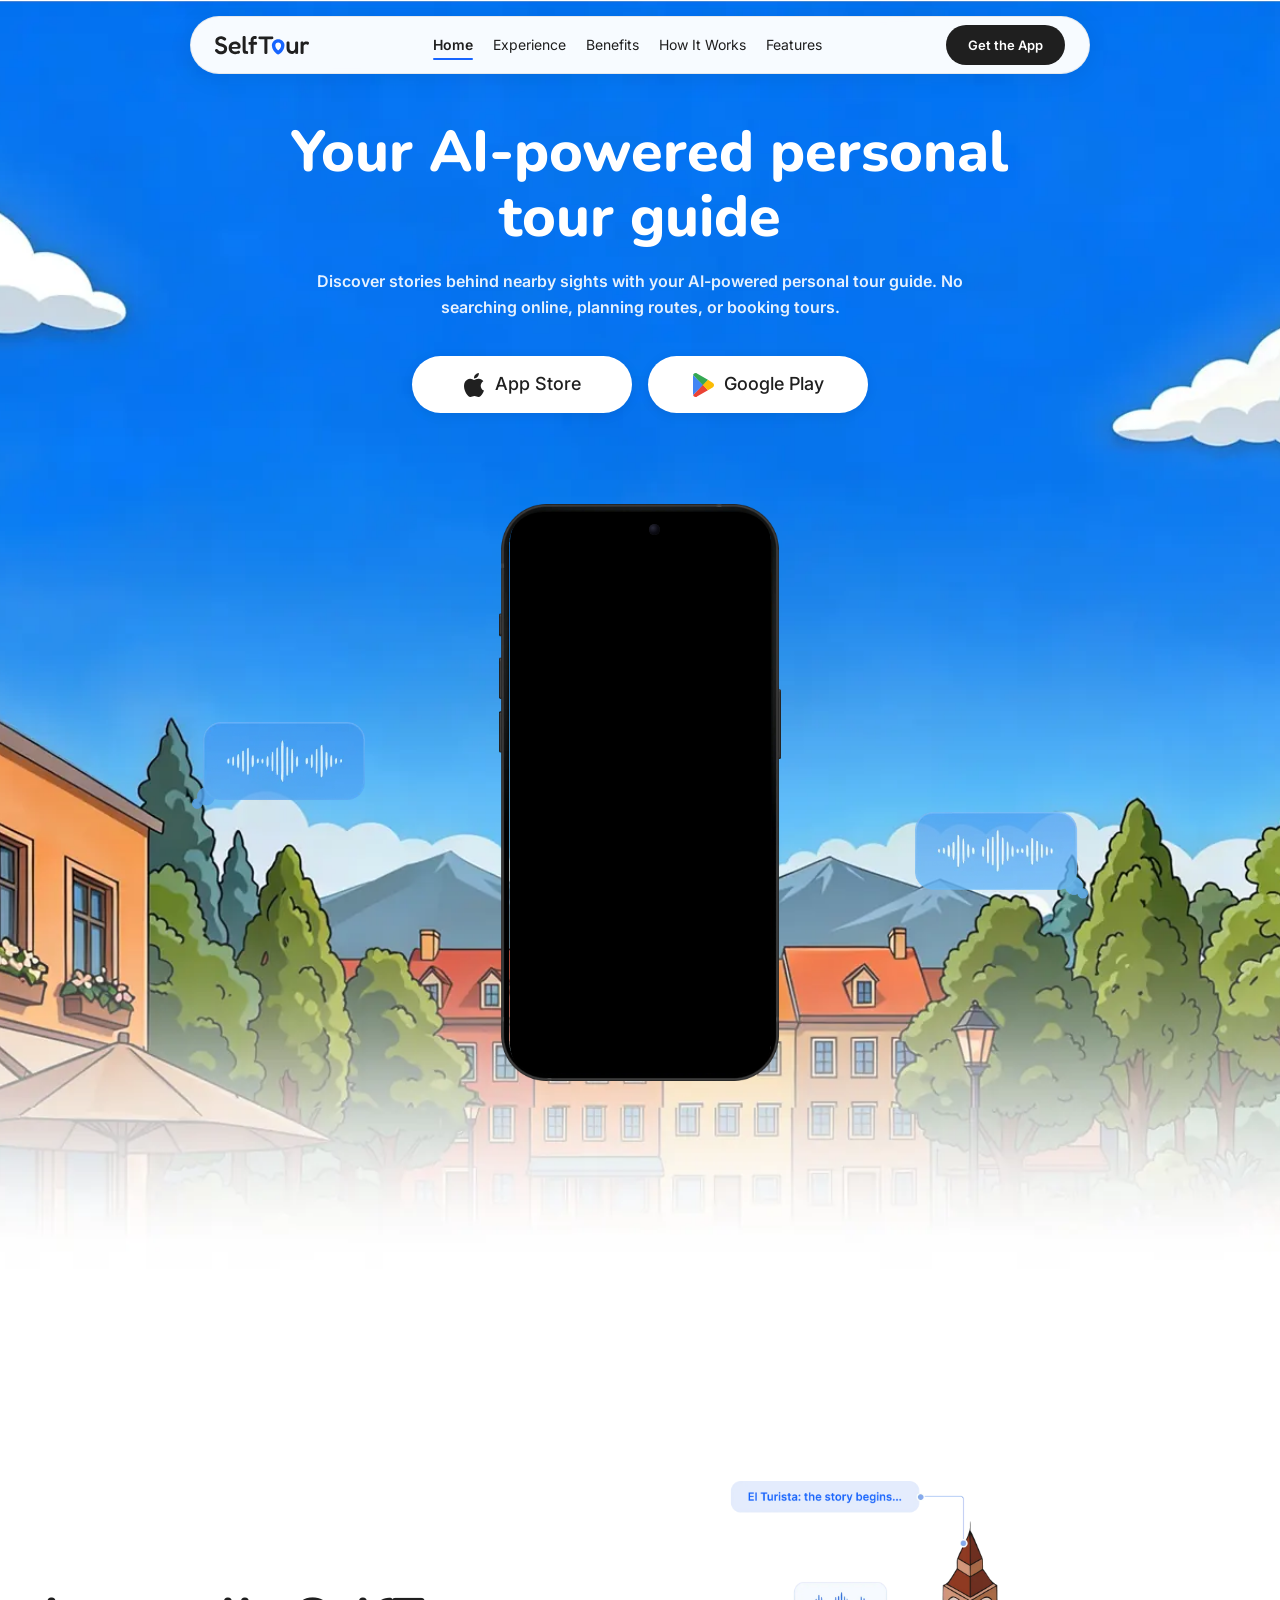
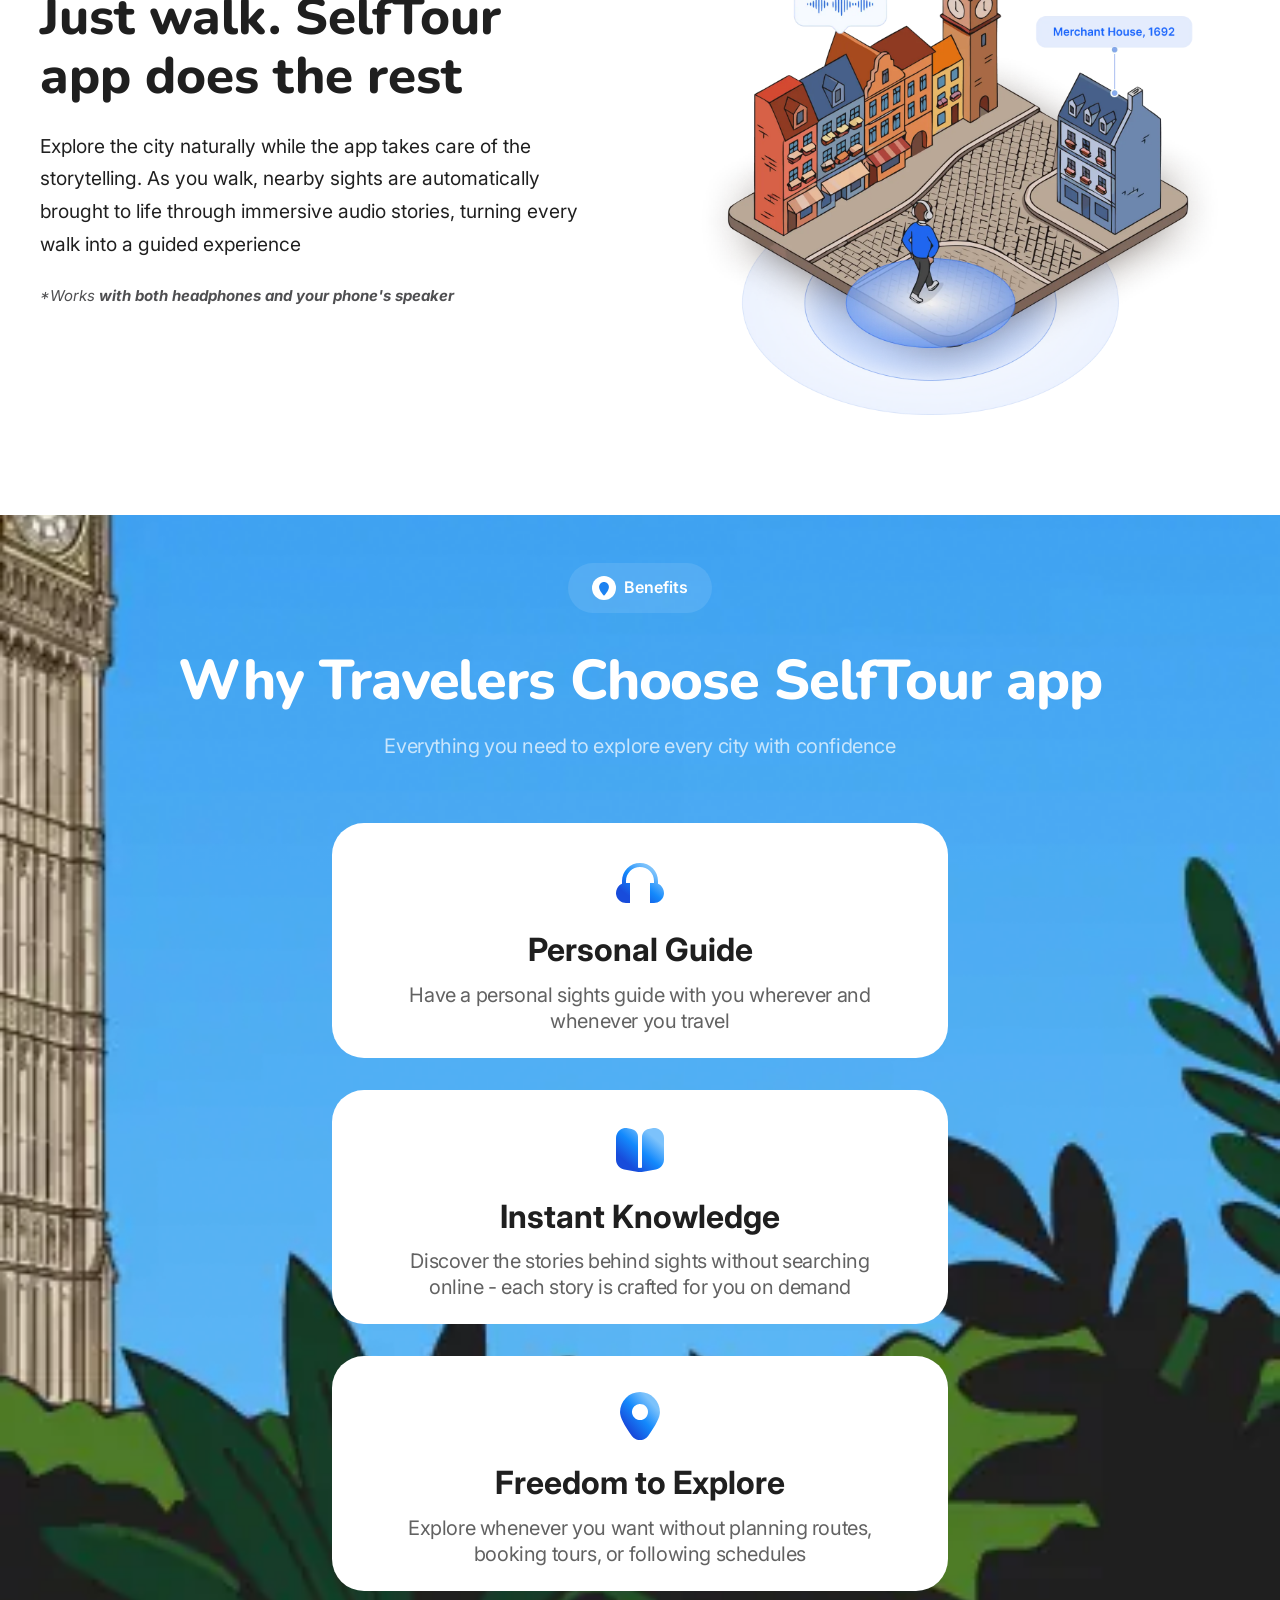
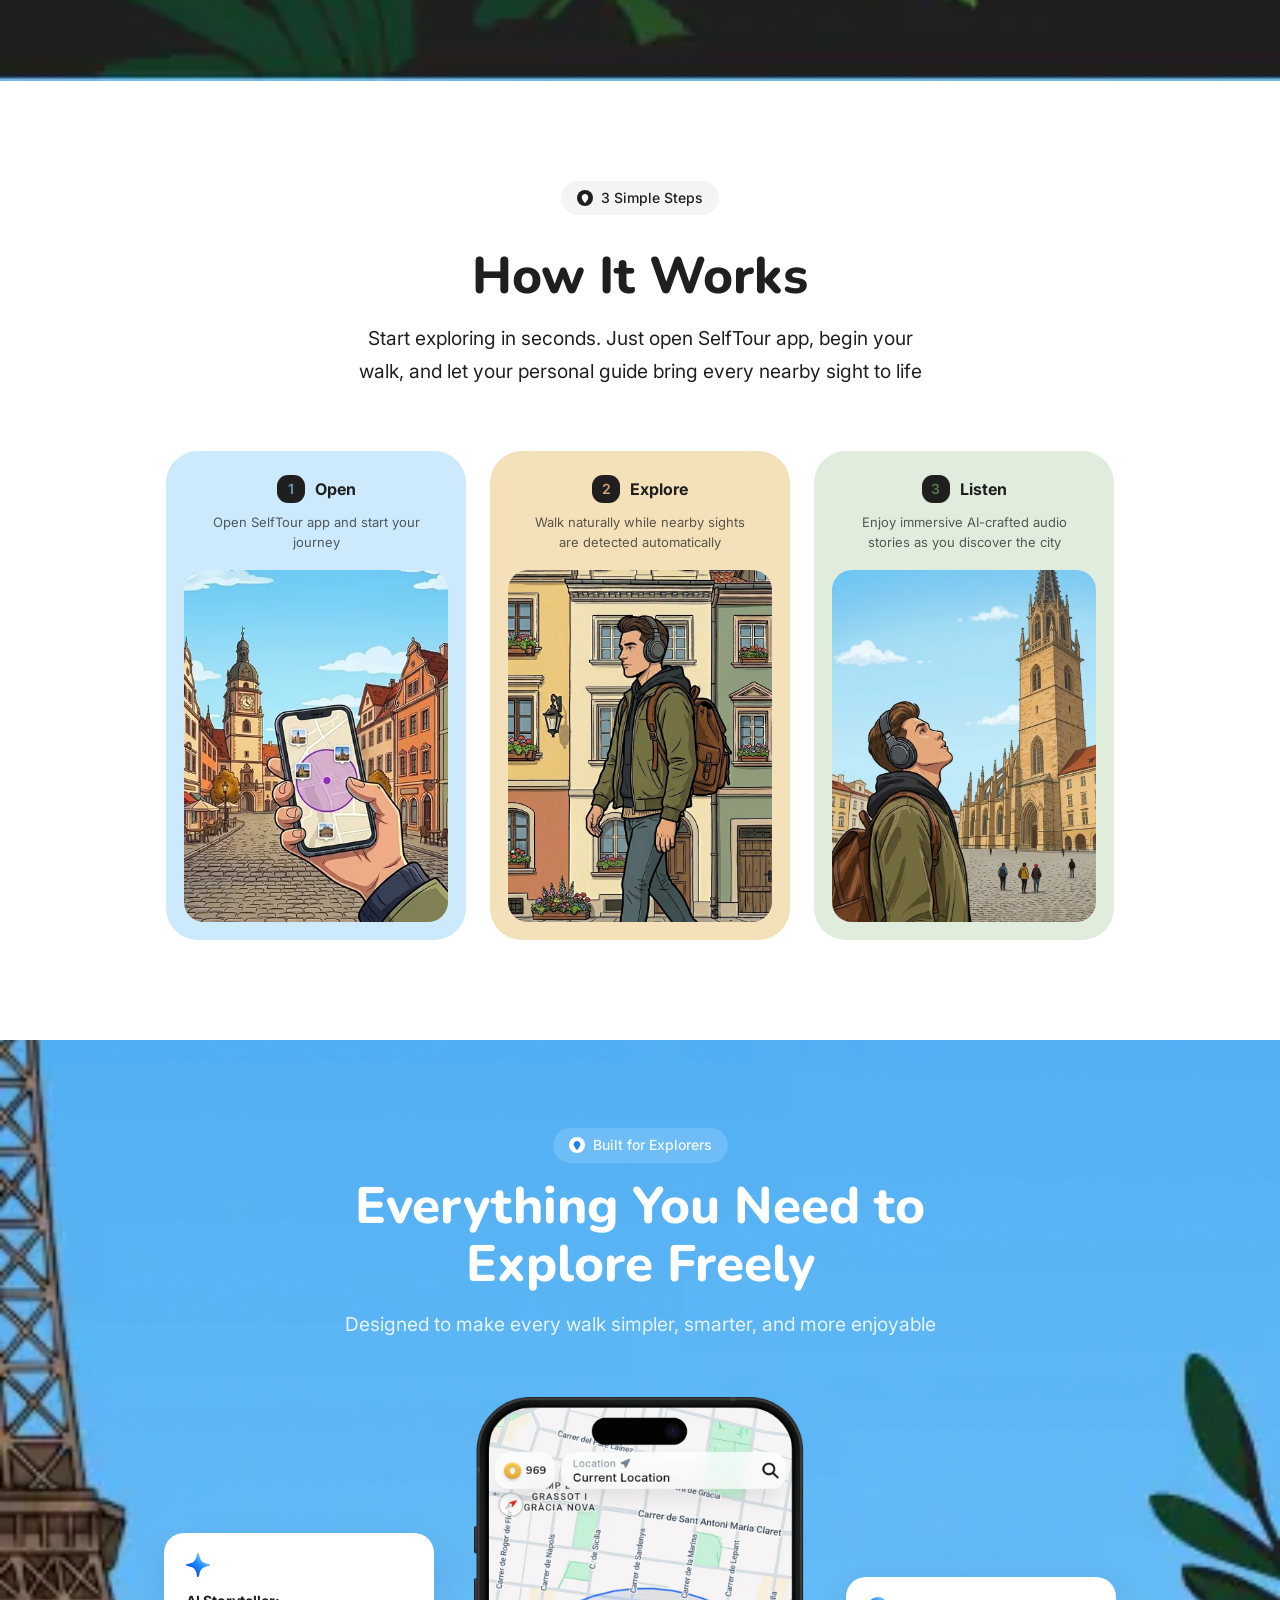
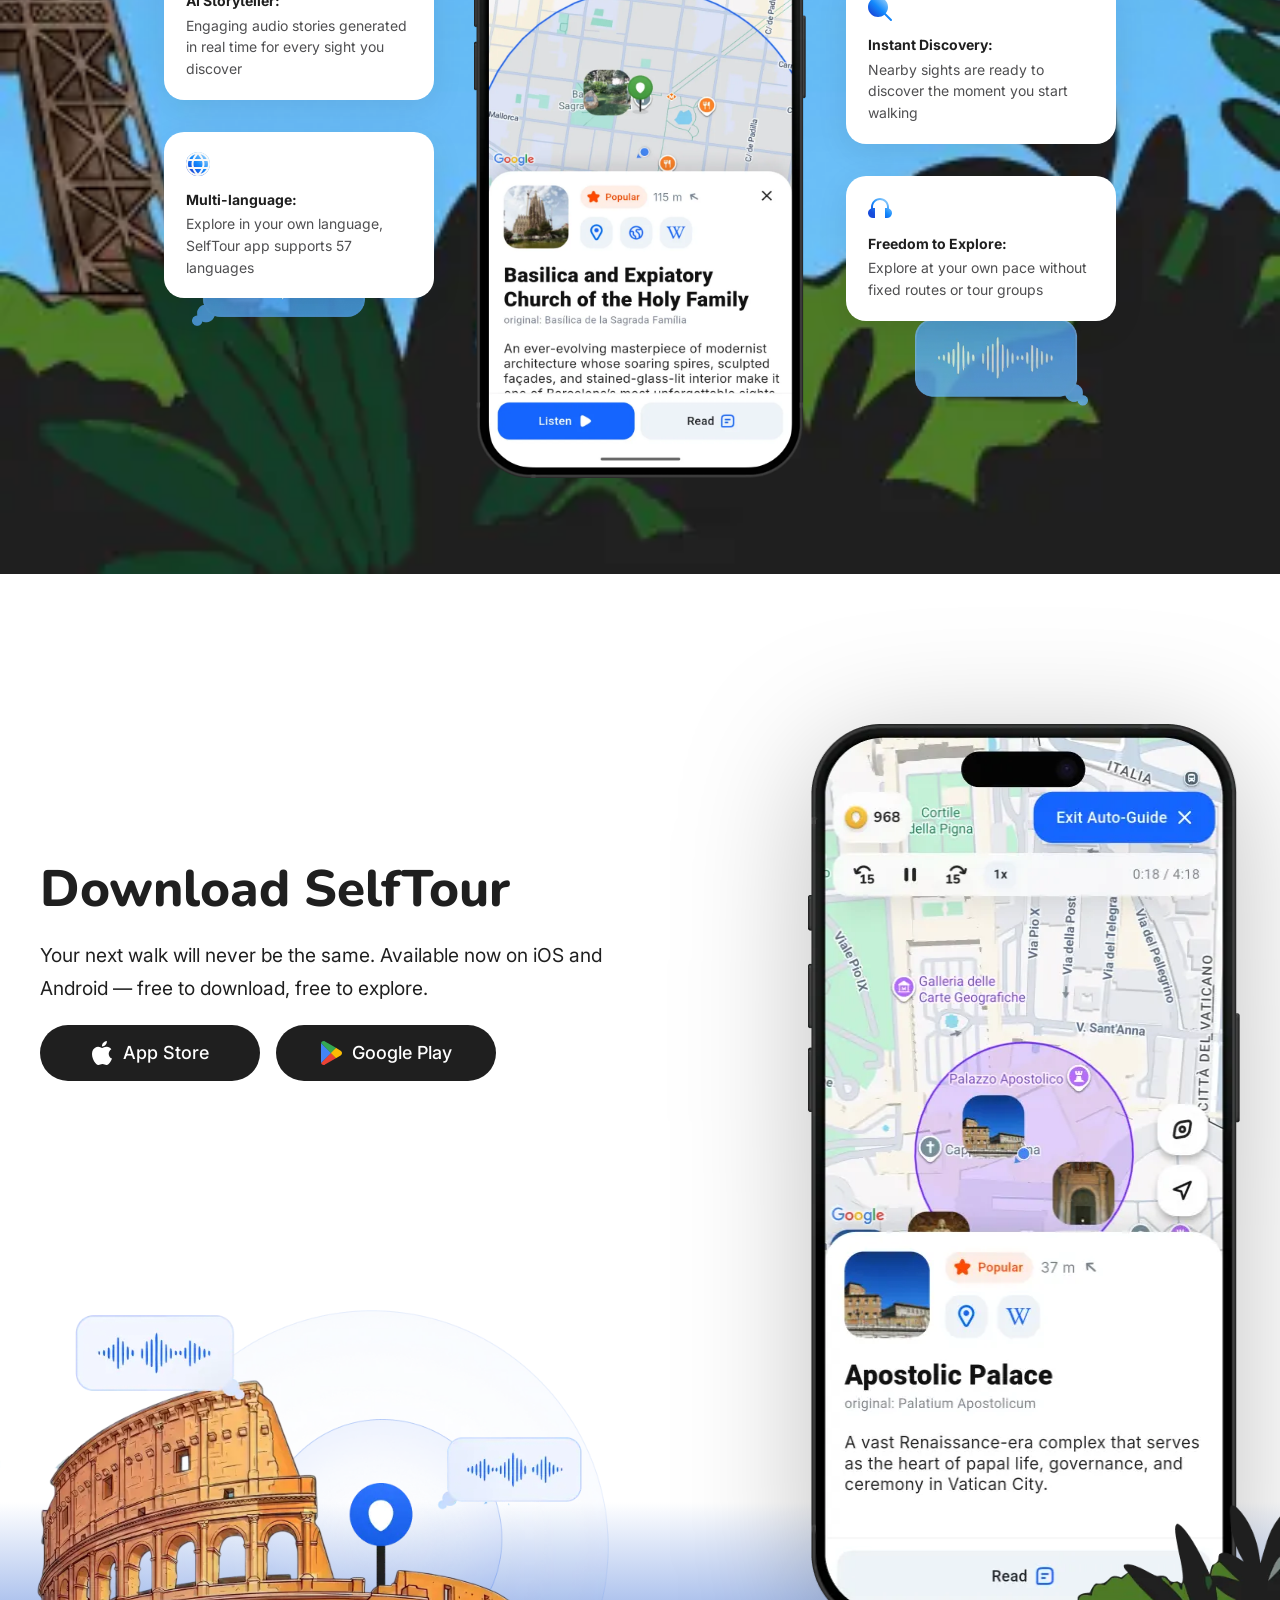
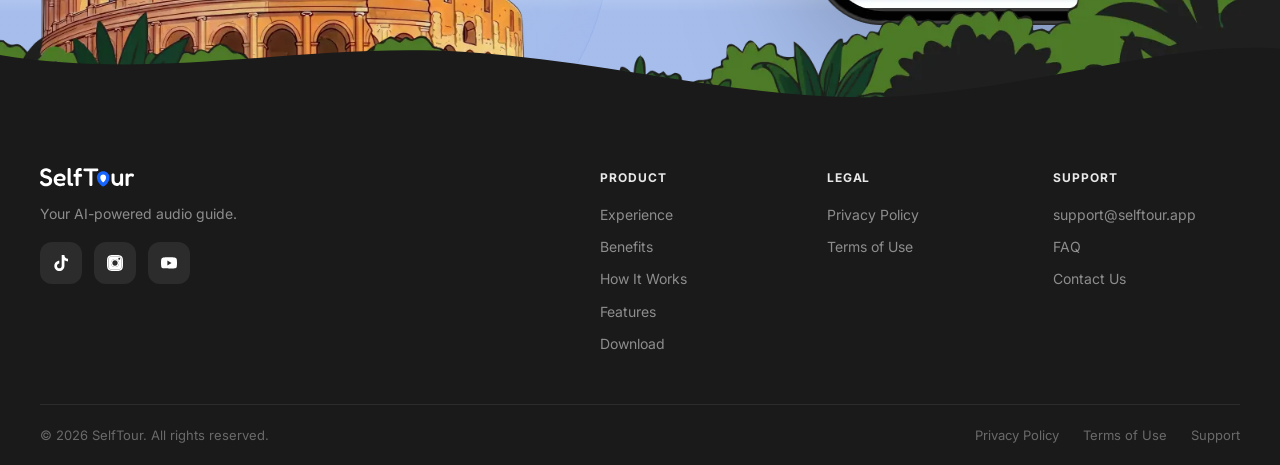
==== commit 2393aa58: "fix phone" ====
--- a/index.html
+++ b/index.html
@@ -34,7 +34,7 @@
   <link rel="preconnect" href="https://fonts.googleapis.com">
   <link rel="preconnect" href="https://fonts.gstatic.com" crossorigin>
   <link href="https://fonts.googleapis.com/css2?family=Inter:wght@400;500;600&family=Nunito:wght@800&display=swap" rel="stylesheet">
-  <link rel="stylesheet" href="assets/css/style.css?v=202606152200">
+  <link rel="stylesheet" href="assets/css/style.css?v=202607202300">
 </head>
 <body>
 
@@ -140,25 +140,23 @@
 
       <div class="hero__phone-area">
         <img src="assets/images/wave-left.webp" alt="" class="wave-img wave-img--left" aria-hidden="true">
-        <svg class="hero__phone-sprite" aria-hidden="true" width="0" height="0" focusable="false">
-          <defs>
-            <!-- Mask hole matches --phone-screen-* vars in style.css -->
-            <mask id="hero-phone-bezel-mask" maskContentUnits="objectBoundingBox">
-              <rect width="1" height="1" fill="white"></rect>
-              <rect x="0.035" y="0.015" width="0.93" height="0.965" rx="0.108" ry="0.051" fill="black"></rect>
-            </mask>
-          </defs>
-        </svg>
         <div class="hero__phone">
           <div class="hero__phone-screen">
             <video class="hero__phone-video" autoplay muted loop playsinline preload="auto" data-i18n-aria="a11y.heroVideo" aria-label="SelfTour app demo">
-              <source src="assets/images/hero-demo.mp4" type="video/mp4">
+              <source src="assets/images/hero-demo.mp4?v=202607202300" type="video/mp4">
             </video>
           </div>
           <div class="hero__phone-notch" aria-hidden="true">
             <span class="hero__phone-notch-lens"></span>
           </div>
-          <img src="assets/images/phone_mockup_hero.webp" alt="" class="hero__phone-frame" aria-hidden="true">
+          <img
+            src="assets/images/phone_mockup_hero_frame.png"
+            alt=""
+            class="hero__phone-frame"
+            width="766"
+            height="1570"
+            aria-hidden="true"
+          >
         </div>
         <img src="assets/images/wave-right.webp" alt="" class="wave-img wave-img--right" aria-hidden="true">
       </div>
--- a/assets/css/style.css
+++ b/assets/css/style.css
@@ -26,17 +26,17 @@
   --shadow-card: 0 8px 32px rgba(23, 101, 255, 0.10);
   --shadow-phone: 0 24px 64px rgba(0, 0, 0, 0.25);
 
-  /* Hero phone — keep SVG bezel mask in index.html in sync */
+  /* Hero phone — native mockup 766×1570; screen matches frame hole */
   --phone-aspect-w: 766;
-  --phone-aspect-h: 1312;
-  --phone-screen-top: 1.5%;
-  --phone-screen-left: 3.5%;
-  --phone-screen-width: 93%;
-  --phone-screen-height: 96.5%;
-  --phone-screen-radius-x: 10.8%;
-  --phone-screen-radius-y: 5.1%;
-  --phone-notch-top: 2.2%;
-  --phone-notch-width: 31%;
+  --phone-aspect-h: 1570;
+  --phone-screen-top: 1%;
+  --phone-screen-left: 3.66%;
+  --phone-screen-width: 92.69%;
+  --phone-screen-height: 98.2%;
+  --phone-screen-radius-x: 12.4%;
+  --phone-screen-radius-y: 5.4%;
+  --phone-notch-top: 2.15%;
+  --phone-notch-width: 32%;
 }
 
 /* ---- Reset & Base ---- */
@@ -494,7 +494,16 @@
   width: 100%;
   height: 100%;
   object-fit: cover;
-  object-position: bottom center;
+  object-position: center 32%;
+}
+
+.hero__bg::after {
+  content: '';
+  position: absolute;
+  inset: auto 0 0 0;
+  height: 52%;
+  z-index: 2;
+  pointer-events: none;
 }
 
 .hero__inner {
@@ -506,7 +515,7 @@
   text-align: center;
   gap: 48px;
   padding-top: 120px;
-  padding-bottom: 0;
+  padding-bottom: 300px;
 }
 
 .hero__content {
@@ -540,17 +549,20 @@
   max-width: 100vw;
   margin-left: calc(50% - 50vw);
   margin-right: calc(50% - 50vw);
-  min-height: clamp(320px, 42vw, 440px);
+  min-height: clamp(420px, 52vw, 620px);
   z-index: 3;
 }
 
 .hero__phone {
   position: relative;
-  display: inline-block;
+  display: block;
   width: clamp(200px, 22vw, 300px);
   aspect-ratio: var(--phone-aspect-w) / var(--phone-aspect-h);
   flex-shrink: 0;
   z-index: 3;
+  line-height: 0;
+  overflow: hidden;
+  border-radius: 14% / 6.8%;
 }
 
 .hero__phone-screen {
@@ -563,15 +575,16 @@
   overflow: hidden;
   z-index: 1;
   background: #000;
-  isolation: isolate;
 }
 
 .hero__phone-video {
   display: block;
   width: 100%;
   height: 100%;
-  object-fit: cover;
-  object-position: center top;
+  max-width: 100%;
+  max-height: 100%;
+  object-fit: contain;
+  object-position: center center;
 }
 
 .hero__phone-notch {
@@ -580,43 +593,35 @@
   left: 50%;
   transform: translateX(-50%);
   width: var(--phone-notch-width);
-  aspect-ratio: 3.15 / 1;
+  aspect-ratio: 3.4 / 1;
   background: #000;
   border-radius: 999px;
-  z-index: 4;
+  z-index: 5;
   pointer-events: none;
   display: flex;
   align-items: center;
   justify-content: flex-end;
-  padding-right: 10%;
+  padding-right: 9%;
   box-sizing: border-box;
 }
 
 .hero__phone-notch-lens {
-  width: 17%;
+  width: 16%;
   aspect-ratio: 1;
   border-radius: 50%;
-  background: radial-gradient(circle at 35% 35%, #3d3d5c 0%, #141428 45%, #050508 100%);
-  box-shadow: inset 0 0 1px rgba(255, 255, 255, 0.15);
+  background: radial-gradient(circle at 35% 35%, #2a2a3a 0%, #0c0c14 50%, #000 100%);
+  box-shadow: inset 0 0 1px rgba(255, 255, 255, 0.12);
 }
 
 .hero__phone-frame {
   position: absolute;
   inset: 0;
+  display: block;
   width: 100%;
   height: 100%;
   object-fit: fill;
-  z-index: 3;
+  z-index: 4;
   pointer-events: none;
-  -webkit-mask: url(#hero-phone-bezel-mask);
-  mask: url(#hero-phone-bezel-mask);
-}
-
-.hero__phone-sprite {
-  position: absolute;
-  width: 0;
-  height: 0;
-  overflow: hidden;
 }
 
 .wave-img {
@@ -1510,6 +1515,10 @@
     overflow: hidden;
   }
 
+  .hero__bg-img {
+    object-position: center 28%;
+  }
+
   .hero__inner {
     padding-top: 96px;
     padding-bottom: 0;
@@ -1591,7 +1600,7 @@
     max-width: 100%;
     margin-left: 0;
     margin-right: 0;
-    min-height: clamp(250px, 58vw, 320px);
+    min-height: clamp(360px, 78vw, 480px);
   }
 
   .wave-img {
@@ -1610,7 +1619,7 @@
   }
 
   .hero__phone {
-    width: clamp(190px, 52vw, 250px);
+    width: clamp(170px, 46vw, 220px);
     z-index: 3;
   }
 
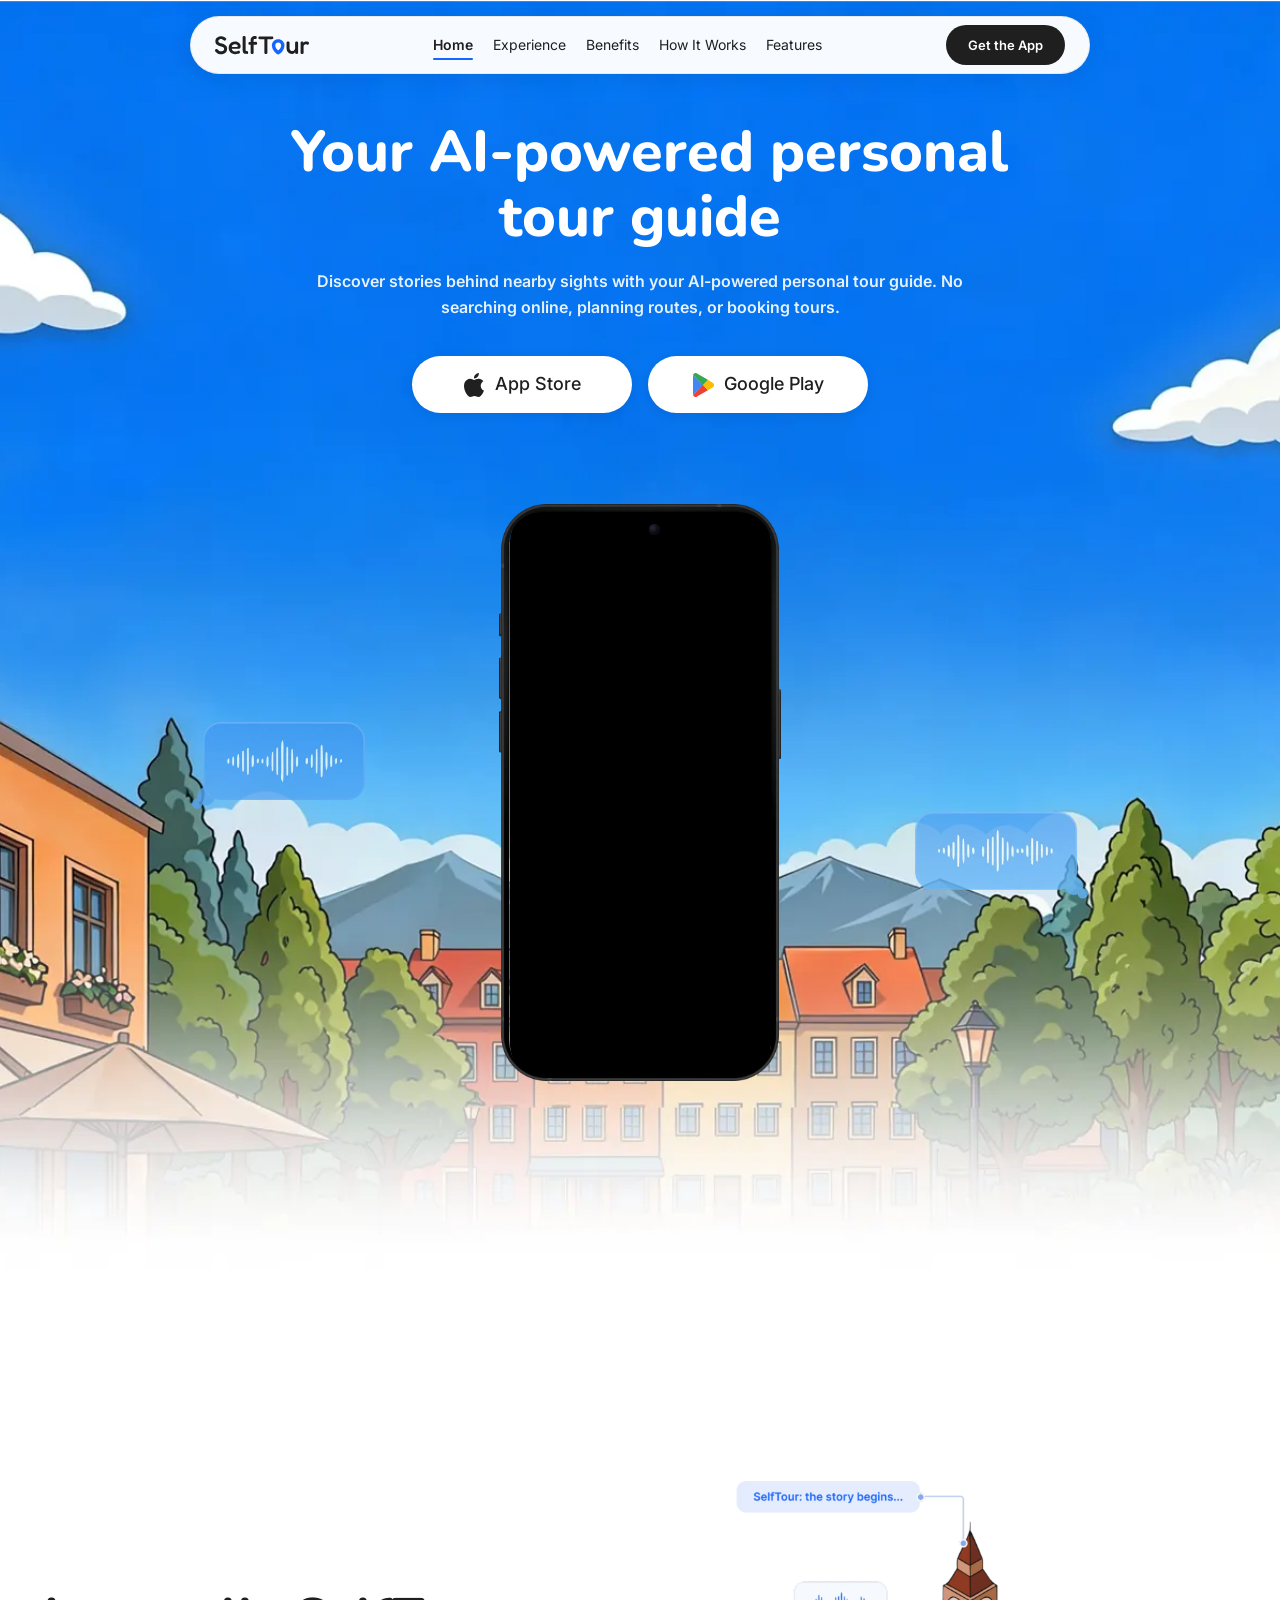
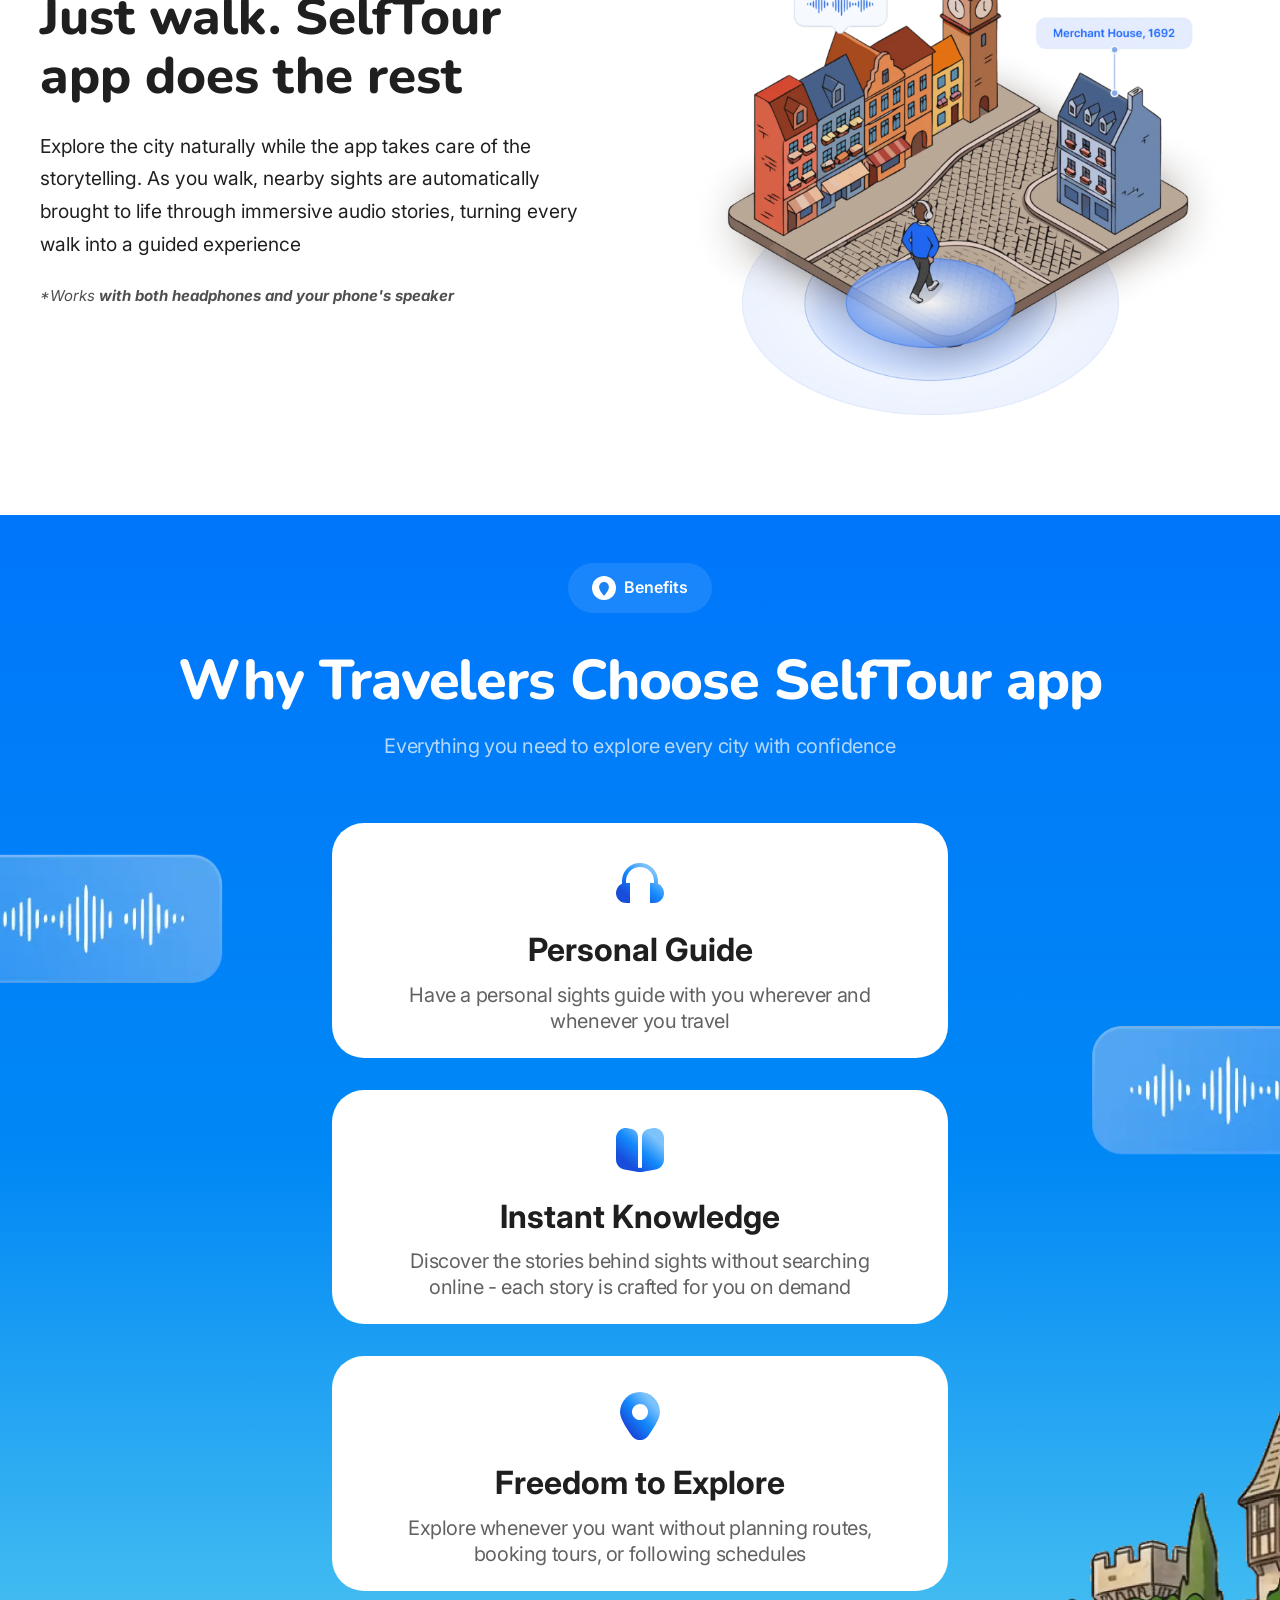
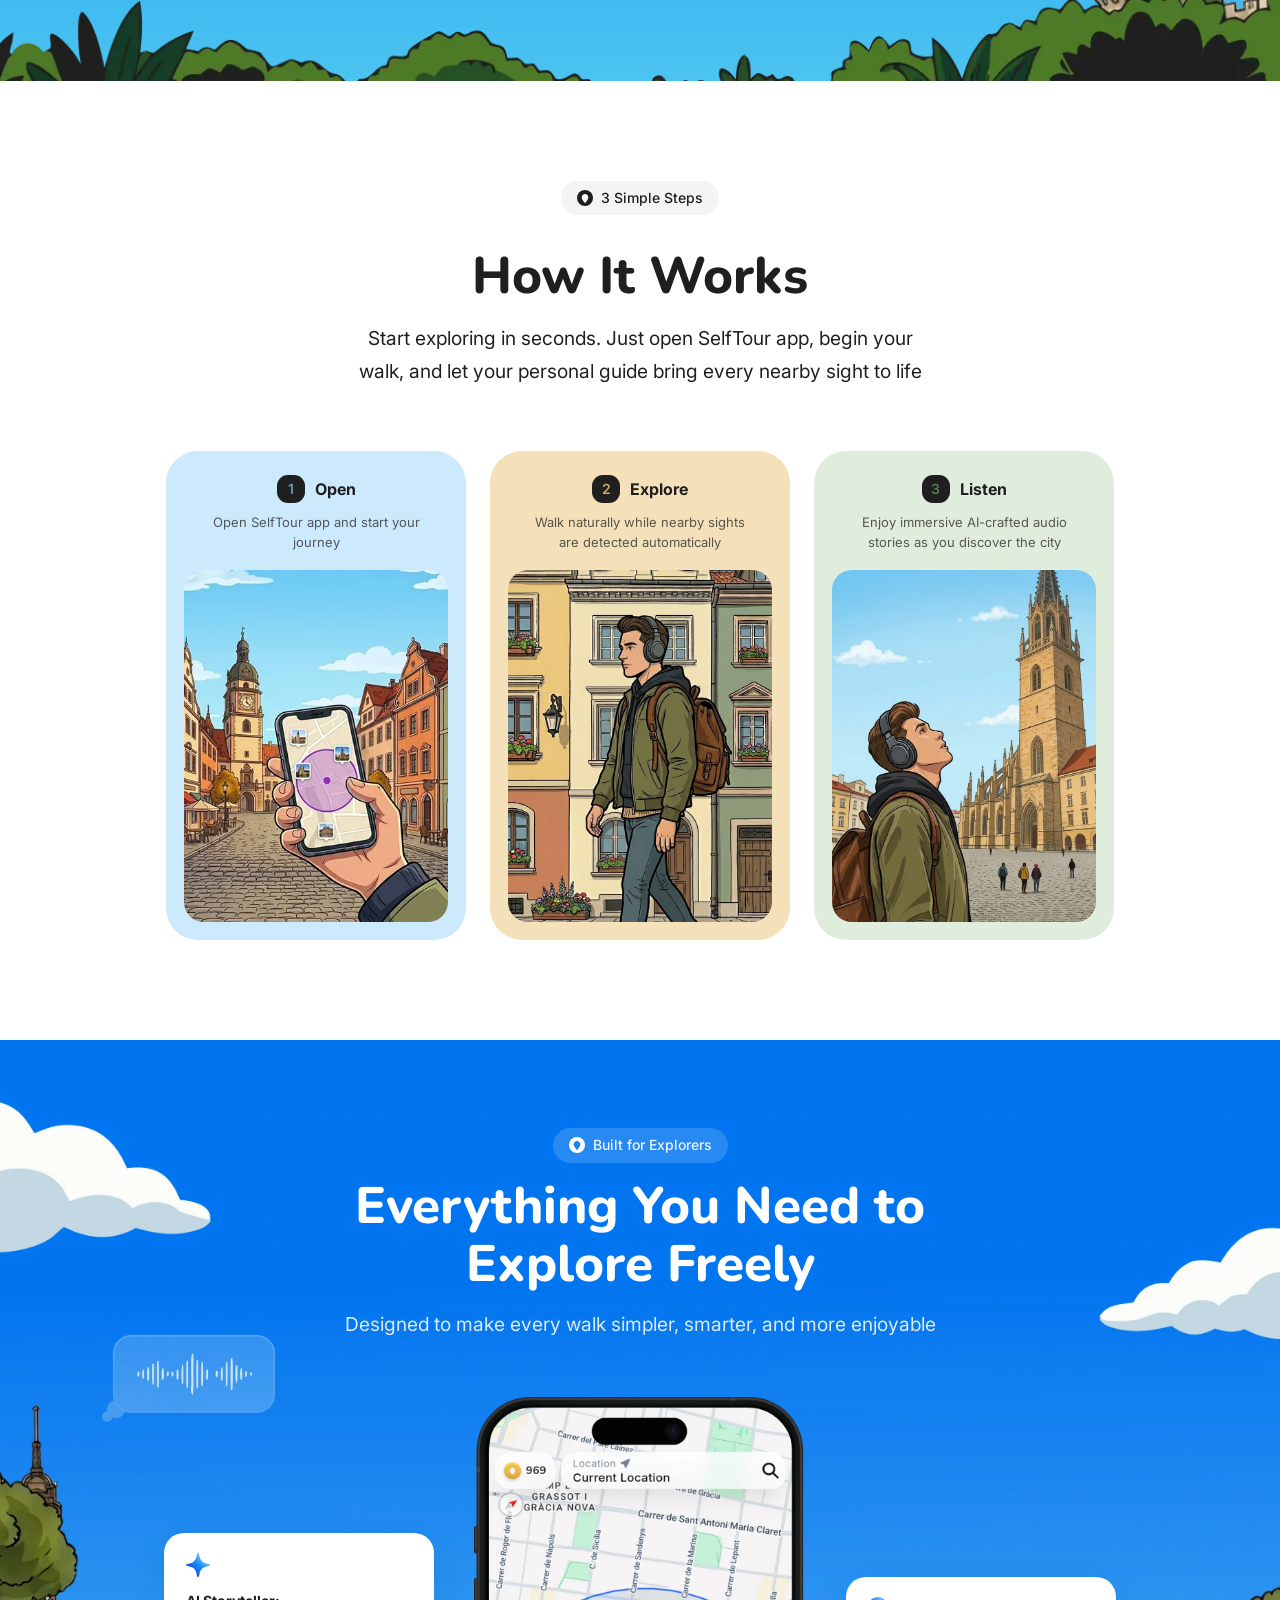
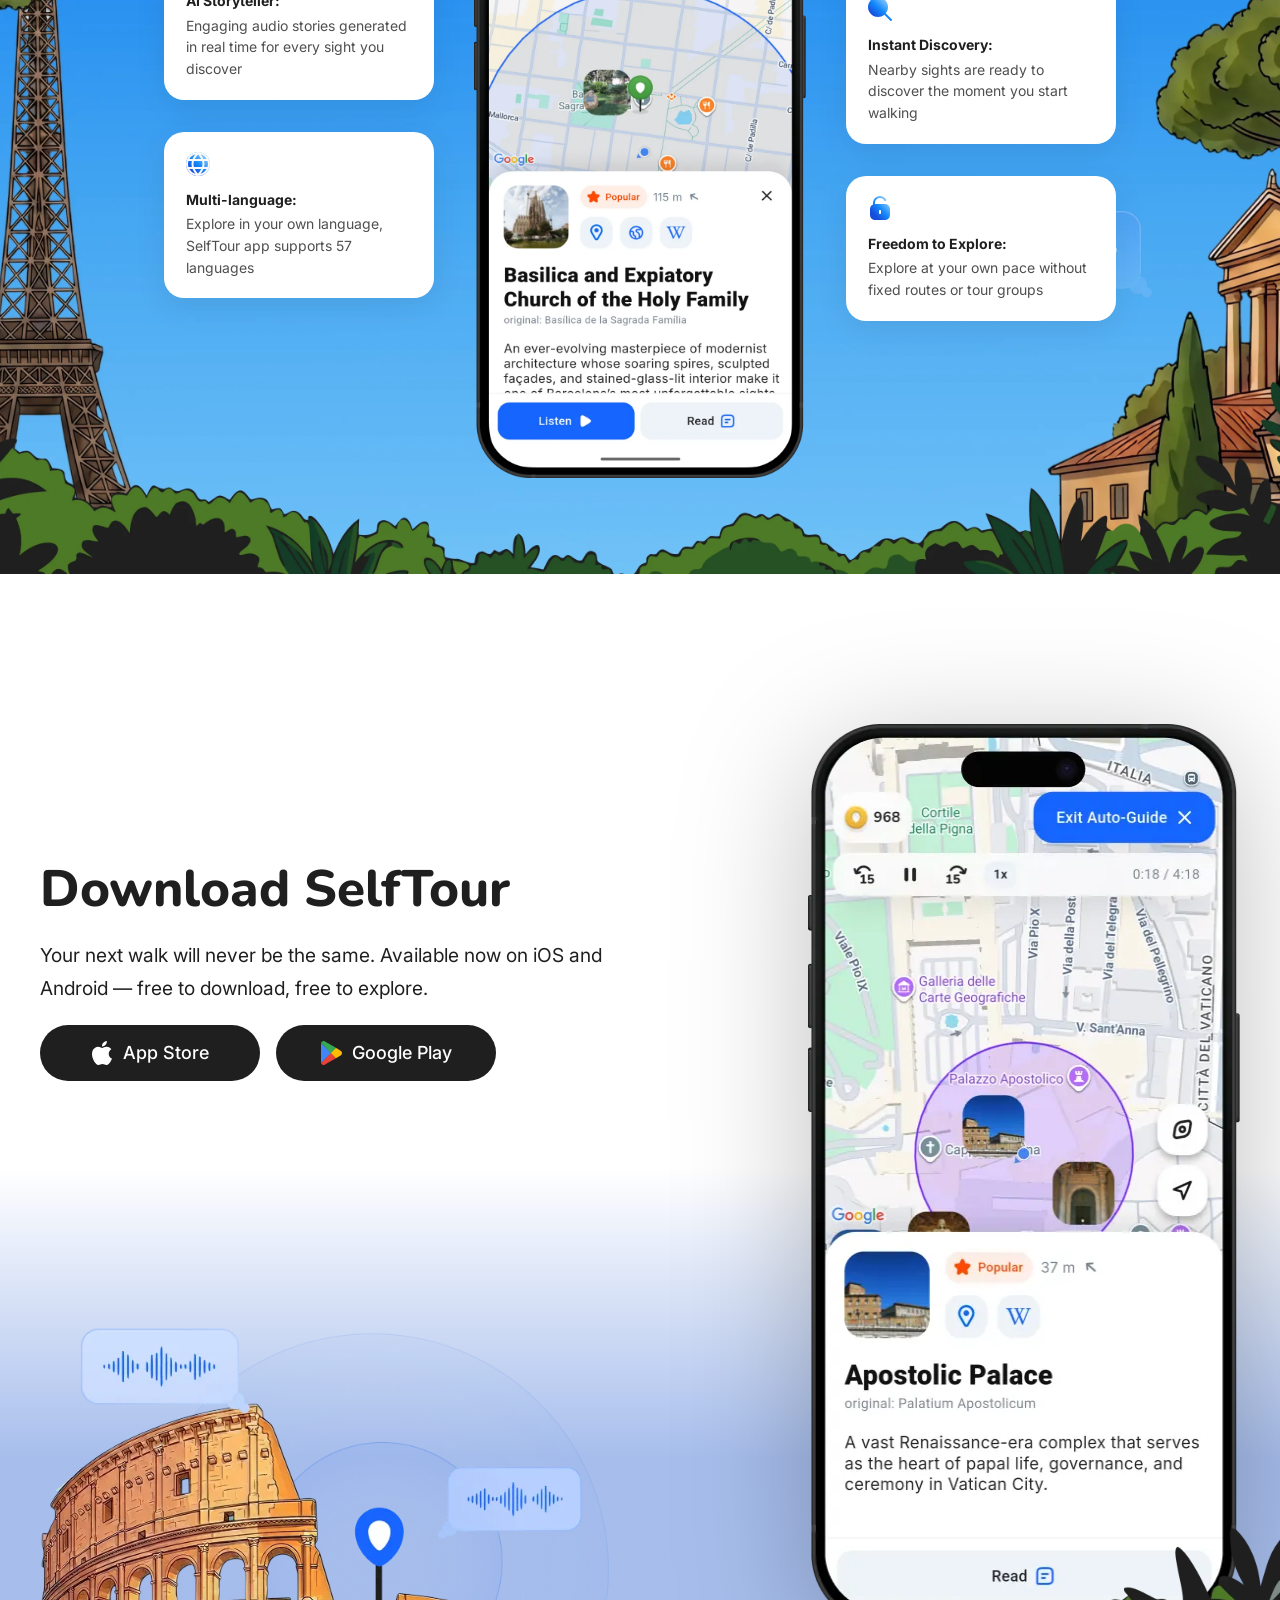
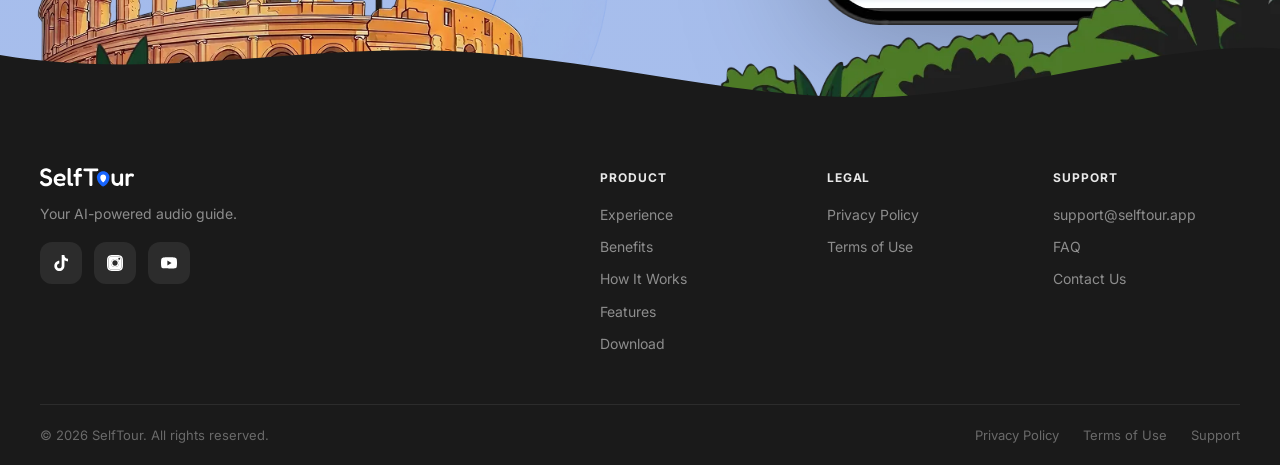
==== commit bb743b09: "4-7" ====
--- a/index.html
+++ b/index.html
@@ -34,7 +34,7 @@
   <link rel="preconnect" href="https://fonts.googleapis.com">
   <link rel="preconnect" href="https://fonts.gstatic.com" crossorigin>
   <link href="https://fonts.googleapis.com/css2?family=Inter:wght@400;500;600&family=Nunito:wght@800&display=swap" rel="stylesheet">
-  <link rel="stylesheet" href="assets/css/style.css?v=202607202300">
+  <link rel="stylesheet" href="assets/css/style.css?v=202607202320">
 </head>
 <body>
 
@@ -173,7 +173,7 @@
       </div>
 
       <div class="city-section__visual">
-        <img src="assets/images/city-exploration-illust.webp" alt="" class="city-section__img" data-i18n-alt="city.imageAlt">
+        <img src="assets/images/city-exploration-illust.webp?v=202607202310" alt="" class="city-section__img" data-i18n-alt="city.imageAlt">
       </div>
     </div>
   </section>
@@ -359,7 +359,7 @@
 
           <article class="feature-card feature-card--audio">
             <div class="feature-card__icon" aria-hidden="true">
-              <img src="assets/images/headphones.svg" alt="" class="feature-card__icon-img" data-i18n-alt="features.cards.audio.iconAlt">
+              <img src="assets/images/lock.svg" alt="" class="feature-card__icon-img" data-i18n-alt="features.cards.audio.iconAlt">
             </div>
             <div class="feature-card__body">
               <h3 class="feature-card__title" data-i18n="features.cards.audio.title">Immersive Audio:</h3>
@@ -408,7 +408,7 @@
     </div>
 
     <div class="download-section__illust desktop-only">
-      <img src="assets/images/footer-illutration.webp" alt="" class="download-section__colosseum" data-i18n-alt="download.colosseumAlt">
+      <img src="assets/images/footer-illutration.webp?v=202607202310" alt="" class="download-section__colosseum" data-i18n-alt="download.colosseumAlt">
     </div>
 
     <div class="download-section__wave" aria-hidden="true">
--- a/assets/css/style.css
+++ b/assets/css/style.css
@@ -962,13 +962,17 @@
 }
 
 .wave-img--features.wave-img--left {
-  left: 15%;
-  bottom: clamp(108px, 22vw, 248px);
+  left: 8%;
+  right: auto;
+  bottom: auto;
+  top: 26%;
 }
 
 .wave-img--features.wave-img--right {
-  right: 15%;
-  bottom: clamp(108px, 15vw, 168px);
+  right: 10%;
+  left: auto;
+  bottom: auto;
+  top: 68%;
 }
 
 
@@ -1092,7 +1096,7 @@
   content: '';
   position: absolute;
   inset: auto 0 0 0;
-  height: clamp(180px, 48vw, 203px);
+  height: clamp(320px, 42vw, 560px);
   z-index: 0;
   pointer-events: none;
   opacity: 0.51;
@@ -1128,7 +1132,7 @@
 
 .download-section__illust {
   position: absolute;
-  bottom: 0;
+  bottom: -100px;
   left: 50%;
   z-index: 3;
   width: 100vw;
@@ -1794,7 +1798,7 @@
 
   .download-section::after {
     display: block;
-    height: clamp(360px, 96vw, 480px);
+    height: clamp(420px, 110vw, 580px);
     opacity: 0.51;
     background: linear-gradient(180deg, #ffffff 0%, #527fda 54%);
   }
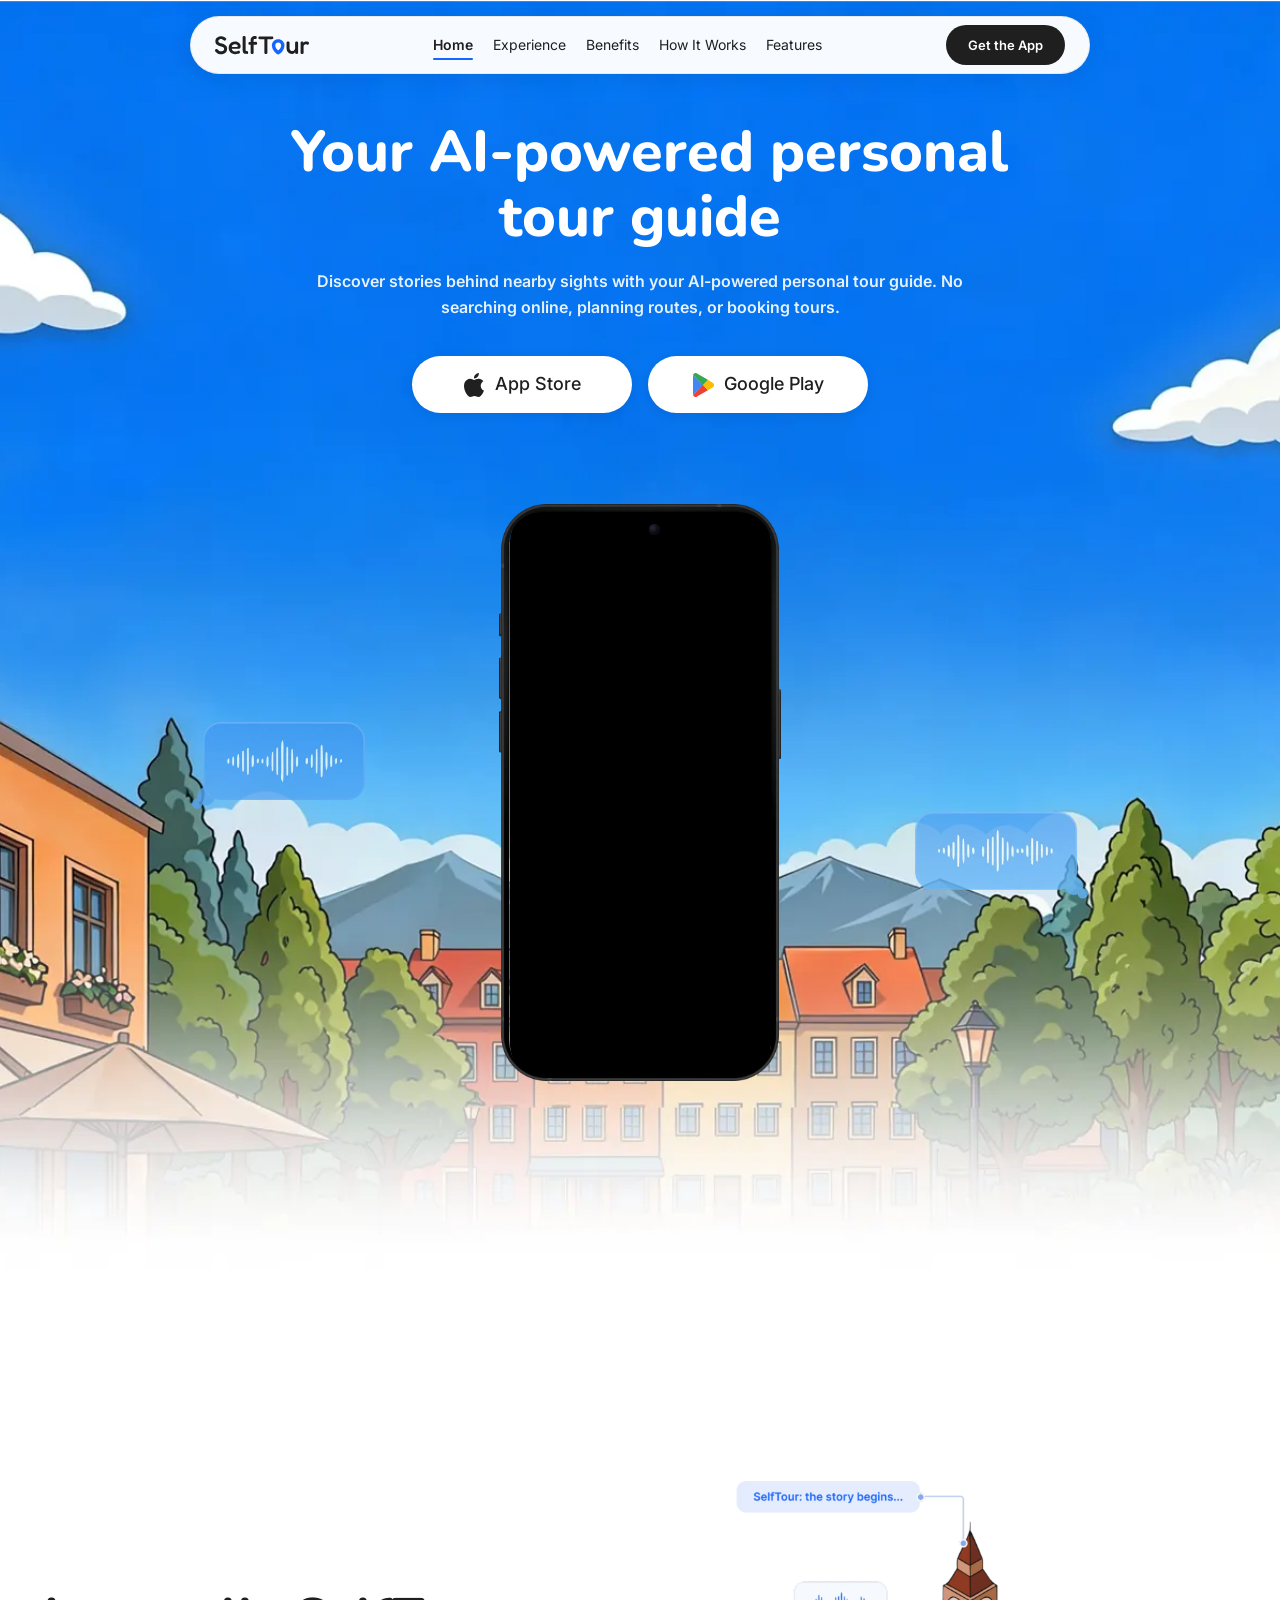
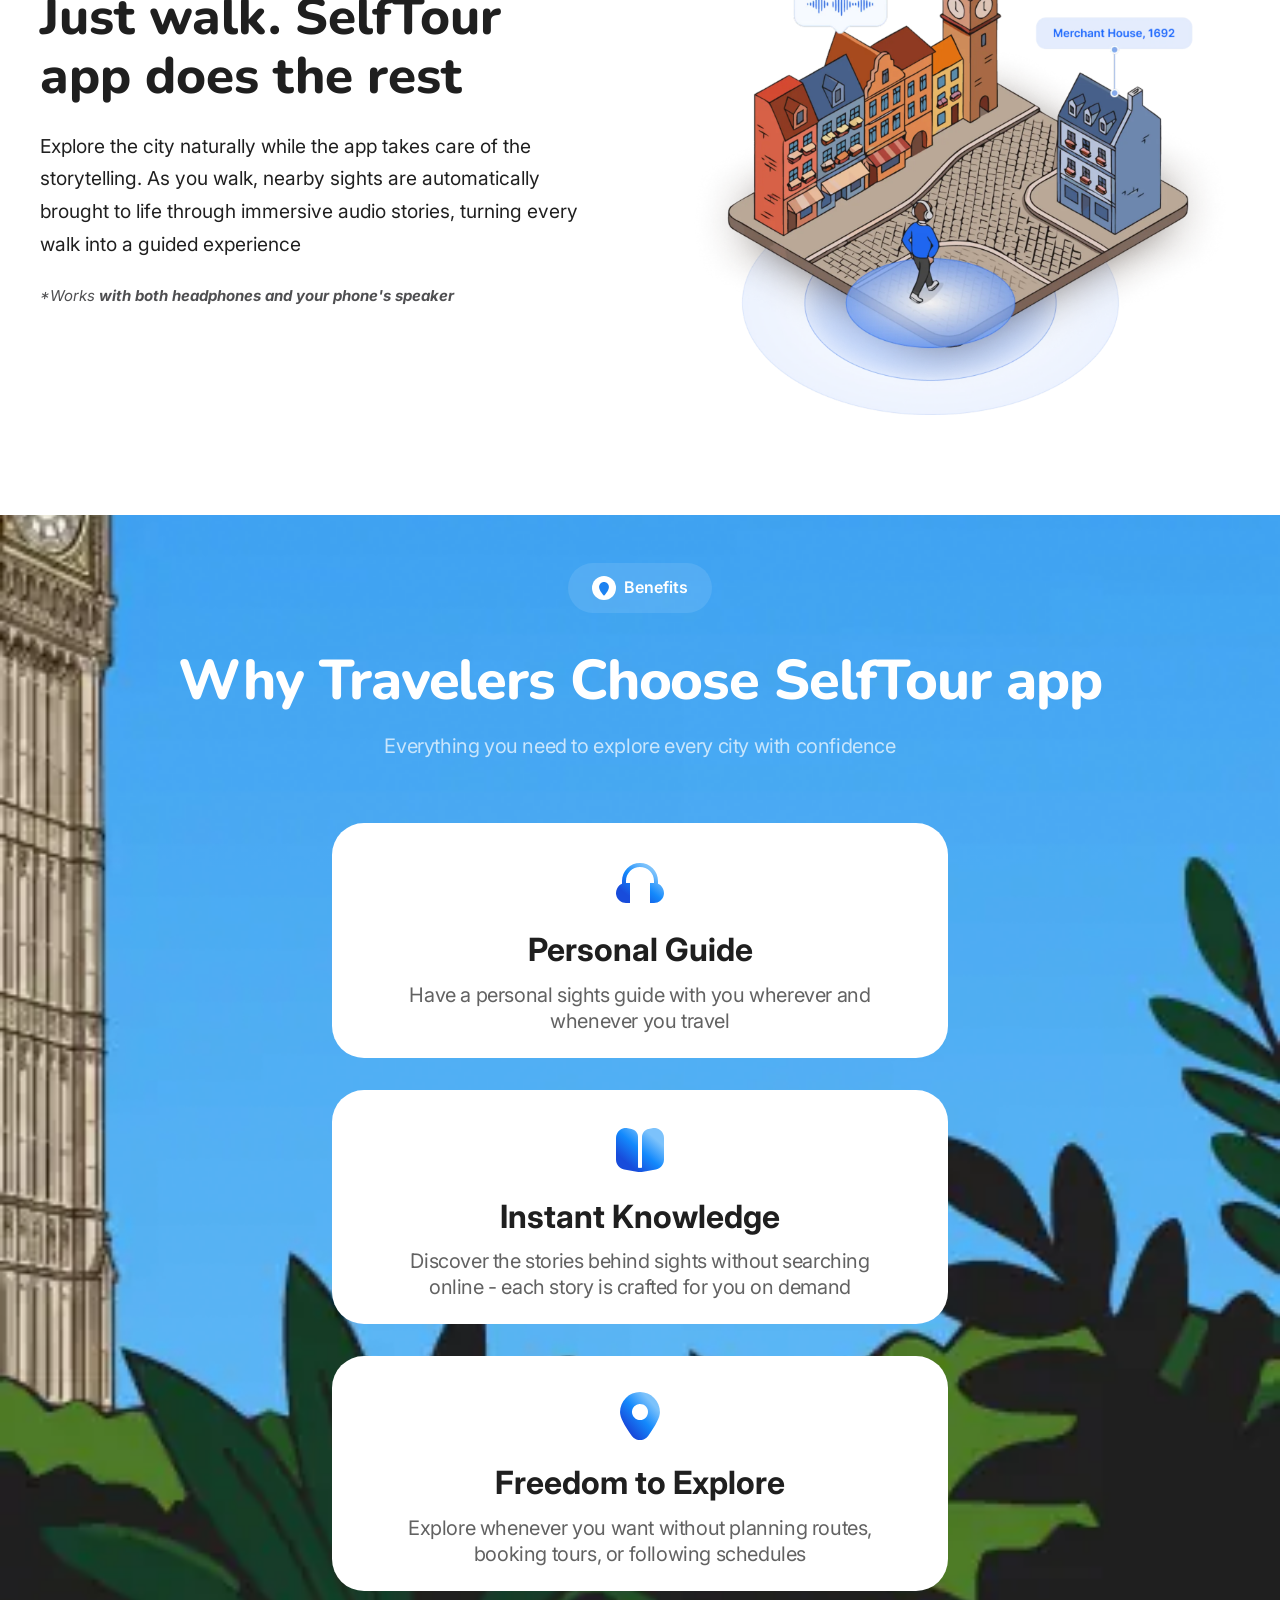
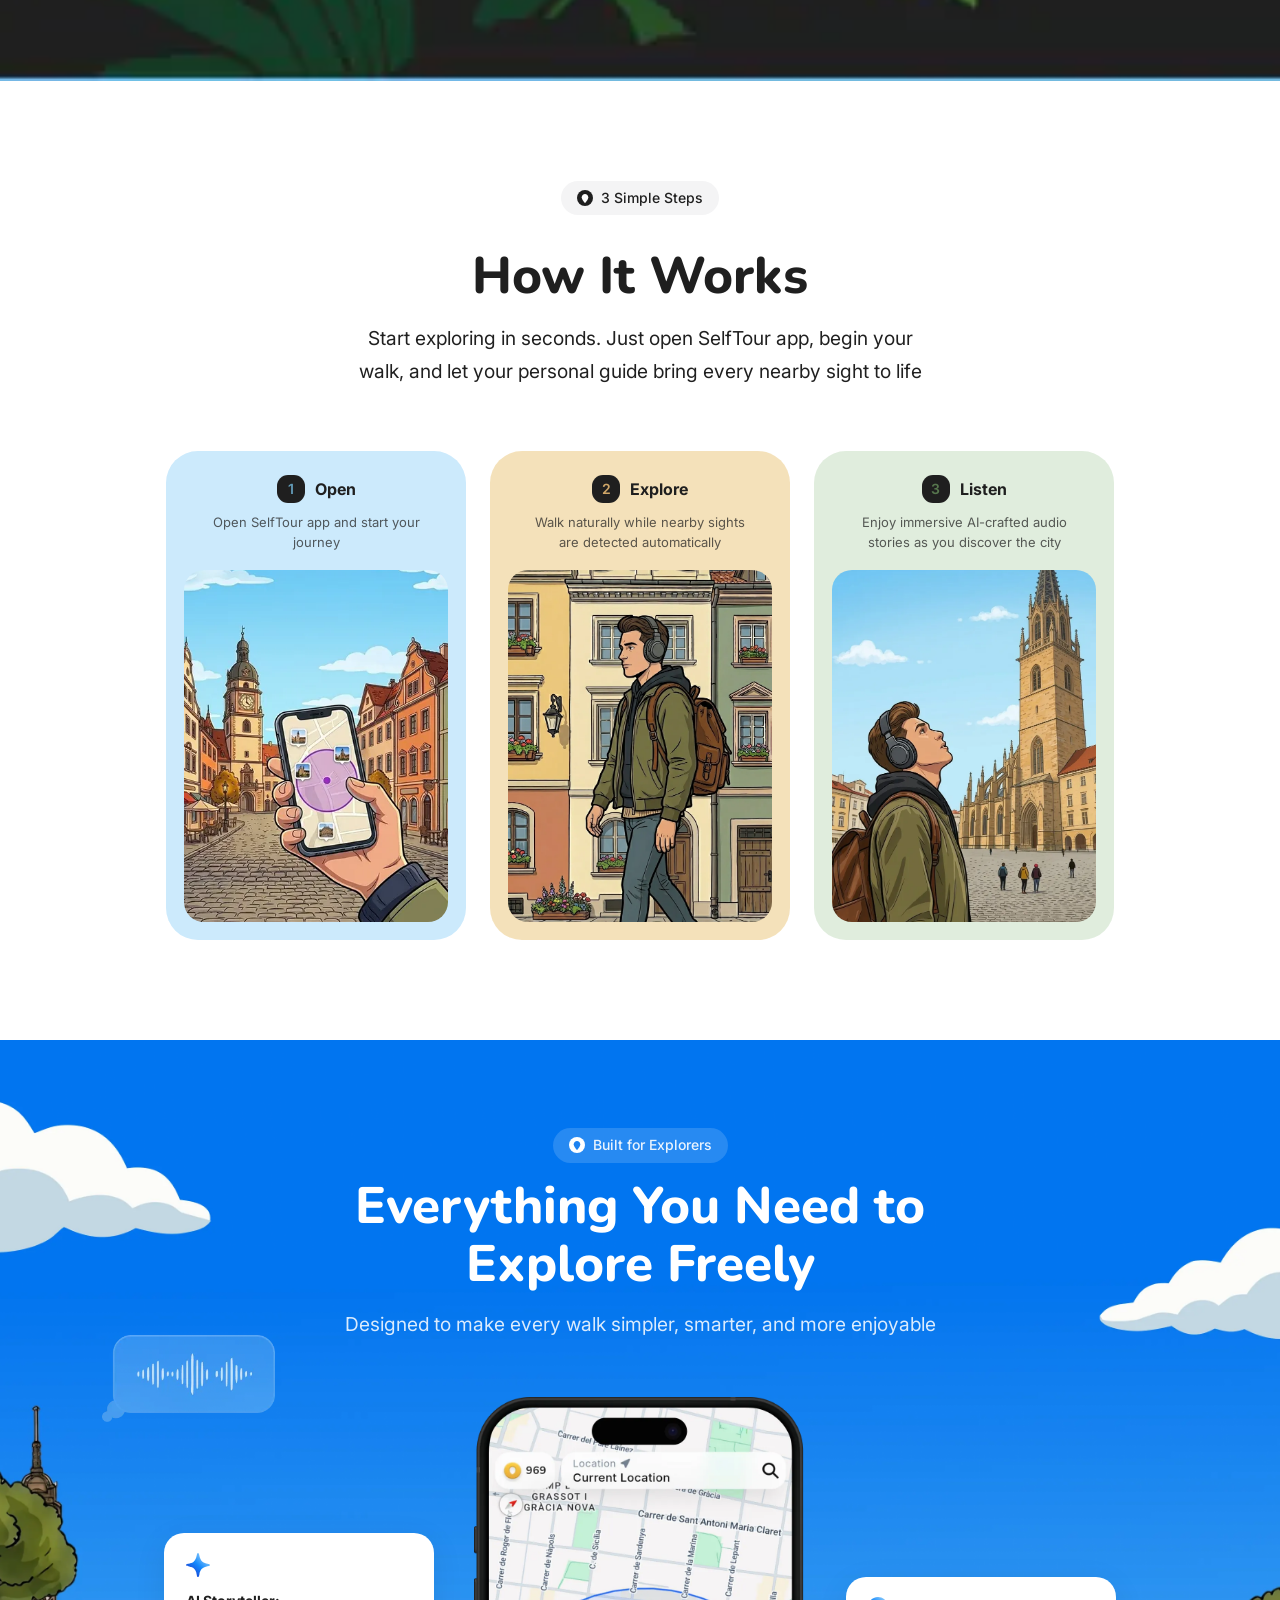
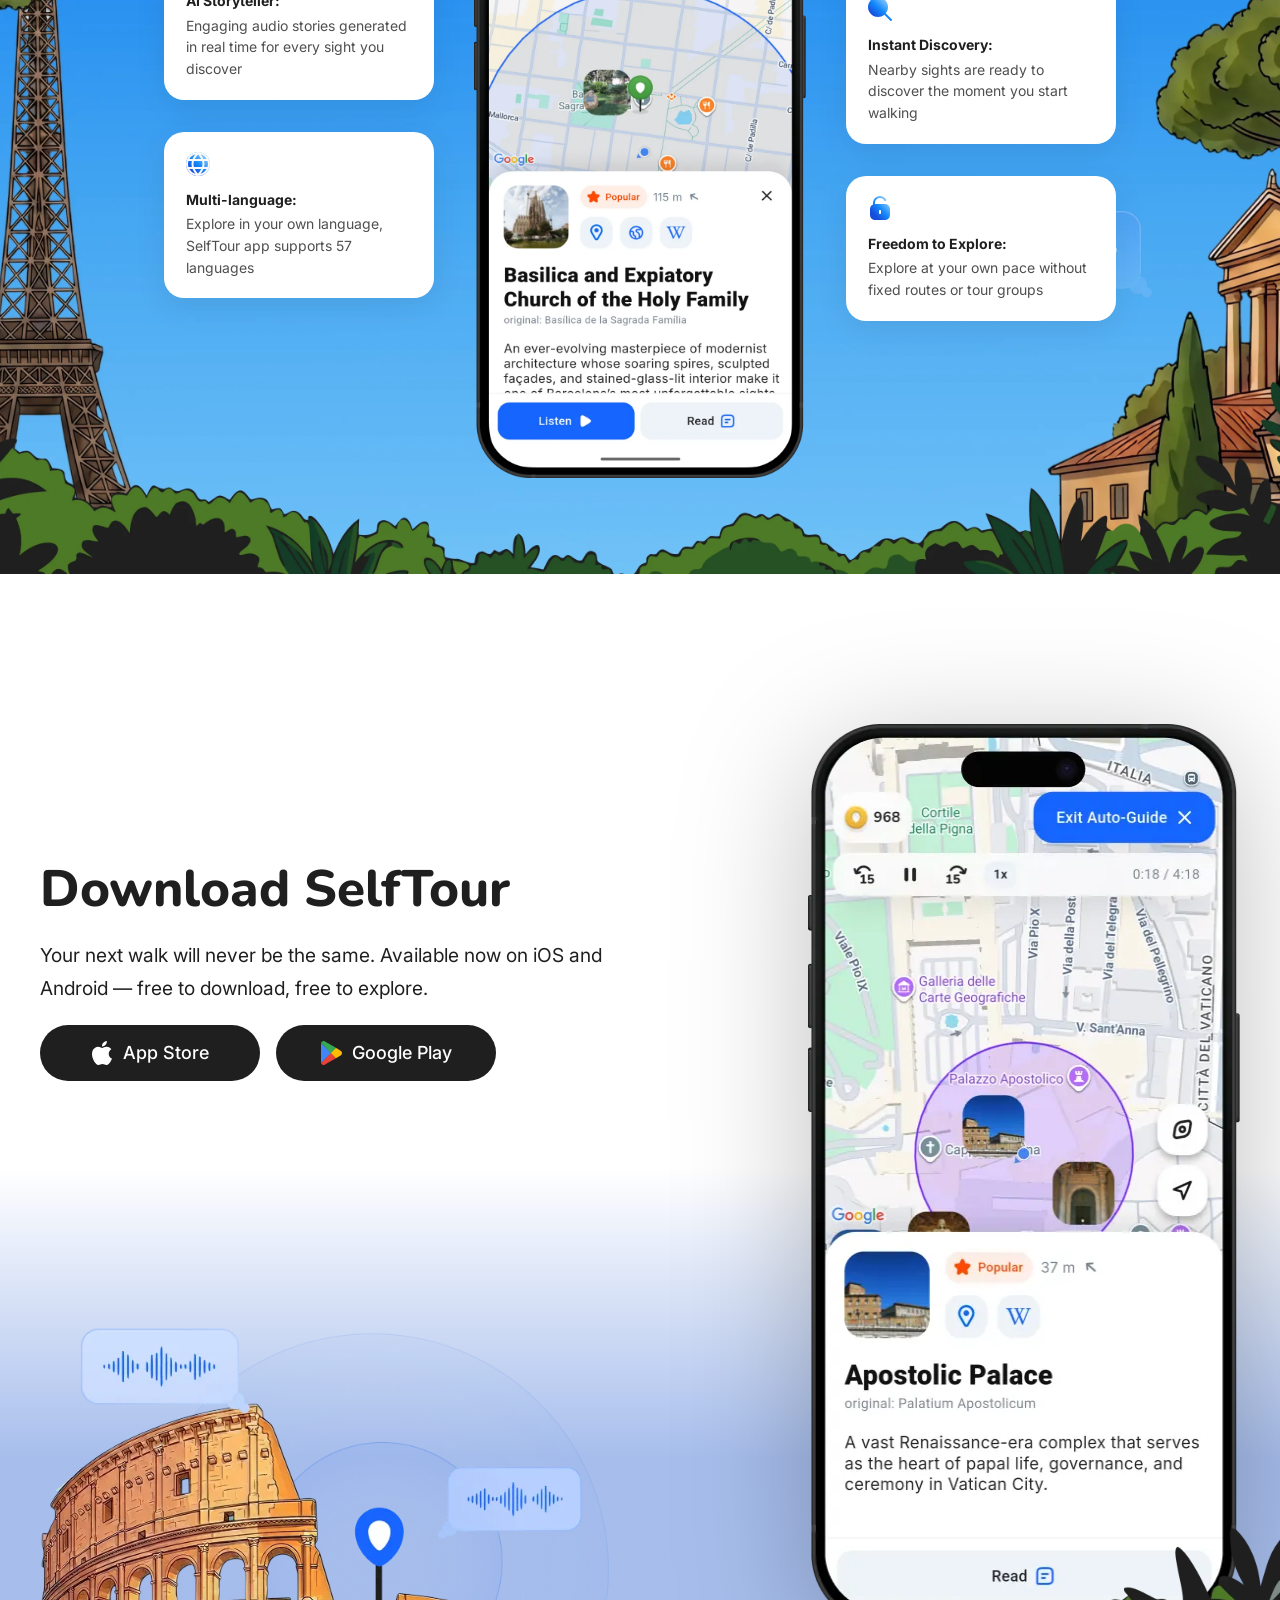
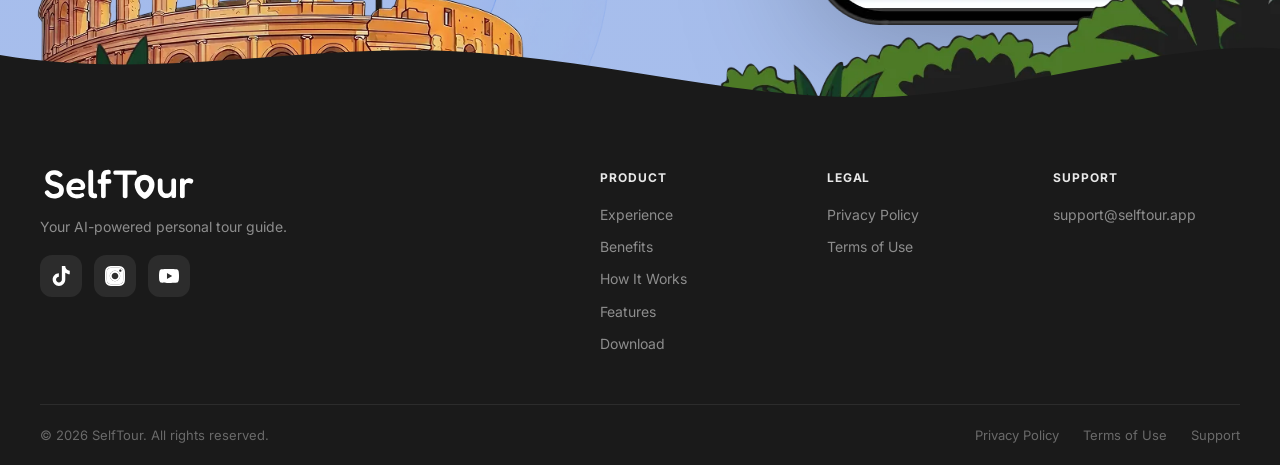
==== commit 6002040c: "fixes" ====
--- a/index.html
+++ b/index.html
@@ -34,7 +34,7 @@
   <link rel="preconnect" href="https://fonts.googleapis.com">
   <link rel="preconnect" href="https://fonts.gstatic.com" crossorigin>
   <link href="https://fonts.googleapis.com/css2?family=Inter:wght@400;500;600&family=Nunito:wght@800&display=swap" rel="stylesheet">
-  <link rel="stylesheet" href="assets/css/style.css?v=202607202320">
+  <link rel="stylesheet" href="assets/css/style.css?v=202607202460">
 </head>
 <body>
 
@@ -43,7 +43,7 @@
     <div class="navbar__inner">
       <a href="#home" class="logo">
         <img src="assets/images/logo-selftour.svg" alt="" class="logo__img logo__img--dark" width="94" height="19" data-i18n-alt="brand.name">
-        <img src="assets/images/logo-selftour-white.svg" alt="" class="logo__img logo__img--light" width="94" height="19" aria-hidden="true">
+        <img src="assets/images/logo-selftour-nav.svg" alt="" class="logo__img logo__img--light" width="158" height="32" aria-hidden="true">
       </a>
 
       <nav class="nav-links">
@@ -54,7 +54,7 @@
         <a href="#features" class="nav-link" data-i18n="nav.features">Features</a>
       </nav>
 
-      <a href="#download" class="btn-cta" data-i18n="nav.getApp">Get the App</a>
+      <a href="#download" class="btn-cta btn-cta--nav" data-i18n="nav.getApp">Get the App</a>
 
       <button class="hamburger" id="hamburger" data-i18n-aria="a11y.openMenu" aria-label="Open menu">
         <span></span>
@@ -72,7 +72,7 @@
           <img src="assets/images/logo-selftour.svg" alt="" class="logo__img" width="94" height="19" data-i18n-alt="brand.name">
         </a>
         <button class="close-btn" id="closeMenu" data-i18n-aria="a11y.closeMenu" aria-label="Close menu">
-          <svg width="24" height="24" viewBox="0 0 24 24" fill="none"><path d="M18 6L6 18M6 6l12 12" stroke="#1F1F1F" stroke-width="2" stroke-linecap="round"/></svg>
+          <svg width="20" height="20" viewBox="0 0 24 24" fill="none" aria-hidden="true"><path d="M18 6L6 18M6 6l12 12" stroke="#9A9A9A" stroke-width="2" stroke-linecap="round"/></svg>
         </button>
       </div>
 
@@ -85,31 +85,32 @@
       </nav>
 
       <div class="mobile-menu__bottom">
-        <a href="#" class="btn-store btn-store--black btn-store--full" data-store="ios" data-config-href="appStore" target="_blank" rel="noopener noreferrer">
-          <img src="assets/images/Apple-w.svg" alt="" class="btn-store__icon" data-i18n-alt="stores.appStore">
-          <span data-i18n="stores.appStore">App Store</span>
-        </a>
-        <a href="#" class="btn-store btn-store--black btn-store--full" data-store="android" data-config-href="googlePlay">
-          <img src="assets/images/playstore.svg" alt="" class="btn-store__icon" data-i18n-alt="stores.googlePlay">
-          <span data-i18n="stores.googlePlay">Google Play</span>
-        </a>
+        <div class="mobile-menu__stores">
+          <a href="#" class="btn-store btn-store--black btn-store--menu" data-store="ios" data-config-href="appStore" target="_blank" rel="noopener noreferrer">
+            <img src="assets/images/Apple-w.svg" alt="" class="btn-store__icon" data-i18n-alt="stores.appStore">
+            <span data-i18n="stores.appStore">App Store</span>
+          </a>
+          <a href="#" class="btn-store btn-store--black btn-store--menu" data-store="android" data-config-href="googlePlay">
+            <img src="assets/images/playstore.svg" alt="" class="btn-store__icon" data-i18n-alt="stores.googlePlay">
+            <span data-i18n="stores.googlePlay">Google Play</span>
+          </a>
+        </div>
         <div class="mobile-menu__social">
           <p class="mobile-menu__social-label" data-i18n="mobile.followUs">Follow us</p>
-          <div class="social-links">
-            <a href="#" class="social-link" data-config-href="tiktok" data-i18n-aria="a11y.socialTikTok" aria-label="TikTok" target="_blank" rel="noopener noreferrer">
-              <svg width="20" height="20" viewBox="0 0 24 24" fill="currentColor"><path d="M19.59 6.69a4.83 4.83 0 01-3.77-4.25V2h-3.45v13.67a2.89 2.89 0 01-2.88 2.5 2.89 2.89 0 01-2.89-2.89 2.89 2.89 0 012.89-2.89c.28 0 .54.04.79.1V9.01a6.34 6.34 0 00-.79-.05 6.34 6.34 0 00-6.34 6.34 6.34 6.34 0 006.34 6.34 6.34 6.34 0 006.33-6.34V9.03a8.16 8.16 0 004.77 1.52V7.11a4.85 4.85 0 01-1-.42z"/></svg>
+          <div class="social-links social-links--menu">
+            <a href="#" class="social-link social-link--menu" data-config-href="tiktok" data-i18n-aria="a11y.socialTikTok" aria-label="TikTok" target="_blank" rel="noopener noreferrer">
+              <img src="assets/images/tt.svg" alt="" class="social-link__icon" width="20" height="20">
             </a>
-            <a href="#" class="social-link" data-config-href="instagram" data-i18n-aria="a11y.socialInstagram" aria-label="Instagram" target="_blank" rel="noopener noreferrer">
-              <svg width="20" height="20" viewBox="0 0 24 24" fill="currentColor"><path d="M12 2.163c3.204 0 3.584.012 4.85.07 3.252.148 4.771 1.691 4.919 4.919.058 1.265.069 1.645.069 4.849 0 3.205-.012 3.584-.069 4.849-.149 3.225-1.664 4.771-4.919 4.919-1.266.058-1.644.07-4.85.07-3.204 0-3.584-.012-4.849-.07-3.26-.149-4.771-1.699-4.919-4.92-.058-1.265-.07-1.644-.07-4.849 0-3.204.013-3.583.07-4.849.149-3.227 1.664-4.771 4.919-4.919 1.266-.057 1.645-.069 4.849-.069zM12 0C8.741 0 8.333.014 7.053.072 2.695.272.273 2.69.073 7.052.014 8.333 0 8.741 0 12c0 3.259.014 3.668.072 4.948.2 4.358 2.618 6.78 6.98 6.98C8.333 23.986 8.741 24 12 24c3.259 0 3.668-.014 4.948-.072 4.354-.2 6.782-2.618 6.979-6.98.059-1.28.073-1.689.073-4.948 0-3.259-.014-3.667-.072-4.947-.196-4.354-2.617-6.78-6.979-6.98C15.668.014 15.259 0 12 0zm0 5.838a6.162 6.162 0 100 12.324 6.162 6.162 0 000-12.324zM12 16a4 4 0 110-8 4 4 0 010 8zm6.406-11.845a1.44 1.44 0 100 2.881 1.44 1.44 0 000-2.881z"/></svg>
+            <a href="#" class="social-link social-link--menu" data-config-href="instagram" data-i18n-aria="a11y.socialInstagram" aria-label="Instagram" target="_blank" rel="noopener noreferrer">
+              <img src="assets/images/inst.svg" alt="" class="social-link__icon" width="20" height="20">
             </a>
-            <a href="#" class="social-link" data-config-href="youtube" data-i18n-aria="a11y.socialYouTube" aria-label="YouTube" target="_blank" rel="noopener noreferrer">
-              <svg width="20" height="20" viewBox="0 0 24 24" fill="currentColor"><path d="M23.498 6.186a3.016 3.016 0 00-2.122-2.136C19.505 3.545 12 3.545 12 3.545s-7.505 0-9.377.505A3.017 3.017 0 00.502 6.186C0 8.07 0 12 0 12s0 3.93.502 5.814a3.016 3.016 0 002.122 2.136c1.871.505 9.376.505 9.376.505s7.505 0 9.377-.505a3.015 3.015 0 002.122-2.136C24 15.93 24 12 24 12s0-3.93-.502-5.814zM9.545 15.568V8.432L15.818 12l-6.273 3.568z"/></svg>
+            <a href="#" class="social-link social-link--menu" data-config-href="youtube" data-i18n-aria="a11y.socialYouTube" aria-label="YouTube" target="_blank" rel="noopener noreferrer">
+              <img src="assets/images/yt.svg" alt="" class="social-link__icon" width="20" height="20">
             </a>
           </div>
         </div>
         <div class="mobile-menu__legal">
           <a href="privacy-policy.html" data-i18n="footer.privacy">Privacy Policy</a>
-          <a href="terms-of-use.html" data-i18n="footer.terms">Terms of Use</a>
           <a href="mailto:support@selftour.app" data-config-email>support@selftour.app</a>
         </div>
       </div>
@@ -422,10 +423,10 @@
   <footer class="footer">
     <div class="container footer__inner">
       <div class="footer__brand">
-        <a href="#home" class="logo">
-          <img src="assets/images/logo-selftour-white.svg" alt="" class="logo__img" width="94" height="19" data-i18n-alt="brand.name">
+        <a href="#home" class="logo logo--footer">
+          <img src="assets/images/logo-selftour-footer.svg" alt="" class="logo__img logo__img--footer" width="158" height="32" data-i18n-alt="brand.name">
         </a>
-        <p class="footer__tagline" data-i18n-html="footer.tagline">Your AI-powered audio guide.<br>Turn any city into a living museum</p>
+        <p class="footer__tagline" data-i18n-html="footer.tagline">Your AI-powered personal tour guide.<br>Stories for every street you walk</p>
         <div class="social-links social-links--footer">
           <a href="#" class="social-link social-link--footer" data-config-href="tiktok" data-i18n-aria="a11y.socialTikTok" aria-label="TikTok" target="_blank" rel="noopener noreferrer">
             <img src="assets/images/tt.svg" alt="TikTok" class="social-link__icon">
@@ -456,8 +457,6 @@
         <div class="footer__col">
           <h4 class="footer__col-title" data-i18n="footer.support">Support</h4>
           <a href="mailto:support@selftour.app" class="footer__link" data-config-email>support@selftour.app</a>
-          <a href="#" class="footer__link" data-i18n="footer.faq">FAQ</a>
-          <a href="#" class="footer__link" data-i18n="footer.contact">Contact Us</a>
         </div>
       </div>
     </div>
--- a/assets/css/style.css
+++ b/assets/css/style.css
@@ -205,9 +205,10 @@
 
 .btn-store--full {
   width: 100%;
+  max-width: 240px;
   justify-content: center;
-  font-size: 16px;
-  padding: 16px 28px;
+  font-size: 15px;
+  padding: 12px 20px;
   border-radius: var(--radius-md);
 }
 
@@ -256,6 +257,13 @@
 .social-link:hover {
   background: rgba(31,31,31,0.12);
   transform: translateY(-2px);
+}
+
+.social-link__icon {
+  display: block;
+  width: 20px;
+  height: 20px;
+  object-fit: contain;
 }
 
 
@@ -372,7 +380,8 @@
   flex-direction: column;
   align-items: center;
   min-height: 100%;
-  padding: 12px 16px 40px;
+  min-height: 100dvh;
+  padding: 12px 20px 32px;
   text-align: center;
 }
 
@@ -383,31 +392,31 @@
   align-self: stretch;
   width: 100%;
   gap: 12px;
-  height: 56px;
-  padding: 0 8px 0 20px;
-  margin-bottom: 32px;
-  background: rgba(255, 255, 255, 0.96);
-  border: 1px solid rgba(0, 0, 0, 0.06);
-  border-radius: 100px;
-  box-shadow: 0 4px 24px rgba(0, 0, 0, 0.08);
+  height: 48px;
+  padding: 0;
+  margin-bottom: 24px;
+  background: transparent;
+  border: none;
+  border-radius: 0;
+  box-shadow: none;
 }
 
 .close-btn {
-  background: var(--white);
+  background: #F2F2F2;
   border: none;
-  width: 44px;
-  height: 44px;
+  width: 36px;
+  height: 36px;
   border-radius: 50%;
   display: flex;
   align-items: center;
   justify-content: center;
   cursor: pointer;
   flex-shrink: 0;
-  box-shadow: 0 2px 10px rgba(0, 0, 0, 0.06);
+  box-shadow: none;
   transition: background 0.2s;
 }
 
-.close-btn:hover { background: rgba(31,31,31,0.12); }
+.close-btn:hover { background: #E8E8E8; }
 
 .mobile-nav {
   flex: 1;
@@ -421,27 +430,48 @@
 }
 
 .mobile-nav__link {
-  font-size: 20px;
+  font-size: 22px;
   font-weight: 400;
-  color: var(--text-muted);
-  width: 100%;
-  padding: 18px 0;
+  color: #9A9A9A;
+  width: 100%;
+  padding: 14px 0;
   text-align: center;
-  border-bottom: 1px solid rgba(0, 0, 0, 0.06);
+  border-bottom: none;
   transition: color 0.2s;
 }
 
 .mobile-nav__link:hover { color: var(--dark); }
-.mobile-nav__link--active { font-weight: 600; color: var(--dark); }
+.mobile-nav__link--active { font-weight: 700; color: var(--dark); }
 
 .mobile-menu__bottom {
-  margin-top: 40px;
+  margin-top: auto;
   display: flex;
   flex-direction: column;
   align-items: center;
   gap: 28px;
   width: 100%;
   max-width: 320px;
+  padding-top: 24px;
+}
+
+.mobile-menu__stores {
+  display: flex;
+  flex-direction: column;
+  align-items: center;
+  gap: 12px;
+  width: 100%;
+}
+
+.btn-store--menu {
+  width: auto;
+  min-width: 168px;
+  max-width: 200px;
+  justify-content: center;
+  font-size: 15px;
+  font-weight: 500;
+  padding: 12px 28px;
+  border-radius: var(--radius-pill);
+  gap: 10px;
 }
 
 .mobile-menu__social {
@@ -454,19 +484,43 @@
 
 .mobile-menu__social-label {
   font-size: 13px;
-  color: var(--text-muted);
-  font-weight: 500;
+  color: #9A9A9A;
+  font-weight: 400;
   text-align: center;
 }
 
+.social-links--menu {
+  gap: 10px;
+}
+
+.social-link--menu {
+  width: 44px;
+  height: 44px;
+  border-radius: 12px;
+  background: #F2F2F2;
+  color: var(--dark);
+}
+
+.social-link--menu .social-link__icon {
+  filter: brightness(0);
+}
+
+.social-link--menu:hover {
+  background: #E8E8E8;
+}
+
 .mobile-menu__legal {
   display: flex;
   flex-direction: column;
   align-items: center;
-  gap: 8px;
+  gap: 10px;
   font-size: 13px;
-  color: var(--text-muted);
+  color: #9A9A9A;
   text-align: center;
+}
+
+.mobile-menu__legal a {
+  color: #9A9A9A;
 }
 
 .mobile-menu__legal a:hover { color: var(--dark); }
@@ -1282,11 +1336,16 @@
   gap: 16px;
 }
 
+.footer__brand .logo__img--footer {
+  height: 32px;
+  width: auto;
+}
+
 .footer__tagline {
   font-size: 14px;
   color: rgba(255,255,255,0.5);
   line-height: 1.6;
-  max-width: 260px;
+  max-width: 280px;
 }
 
 .footer__links {
@@ -1487,10 +1546,14 @@
 
   .navbar:not(.scrolled) .logo__img--light {
     display: block;
+    width: 78px;
+    height: 15px;
   }
 
   .navbar.scrolled .logo__img--dark {
     display: block;
+    width: 78px;
+    height: 15px;
   }
 
   .navbar.scrolled .logo__img--light {
@@ -1502,13 +1565,17 @@
     padding: 0 8px 0 20px;
   }
 
-  .nav-links,
-  .btn-cta {
+  .nav-links {
+    display: none;
+  }
+
+  .btn-cta--nav {
     display: none;
   }
 
   .hamburger {
     display: flex;
+    margin-left: auto;
   }
 
   /* Hero */
@@ -1577,6 +1644,11 @@
     display: none;
   }
 
+  html[data-platform="ios"] .mobile-menu__stores .btn-store[data-store="ios"],
+  html[data-platform="android"] .mobile-menu__stores .btn-store[data-store="android"] {
+    display: inline-flex;
+  }
+
   html[data-platform="ios"] .store-buttons .btn-store[data-store="ios"],
   html[data-platform="android"] .store-buttons .btn-store[data-store="android"] {
     flex: 0 1 auto;
@@ -1584,13 +1656,22 @@
     max-width: 280px;
   }
 
-  .btn-store {
+  .btn-store:not(.btn-store--menu) {
     flex: 1 1 0;
     min-width: 0;
     justify-content: center;
     font-size: 14px;
     padding: 12px 14px;
     gap: 8px;
+  }
+
+  .btn-store--menu {
+    flex: 0 0 auto;
+    width: auto;
+    min-width: 168px;
+    max-width: 200px;
+    font-size: 15px;
+    padding: 12px 28px;
   }
 
   .btn-store__icon {
@@ -1898,7 +1979,8 @@
   }
 
   .footer__brand .logo__img {
-    height: 22px;
+    height: 32px;
+    width: auto;
   }
 
   .footer__tagline {
@@ -1947,7 +2029,7 @@
     font-size: 32px;
   }
 
-  .btn-store {
+  .btn-store:not(.btn-store--menu) {
     font-size: 13px;
     padding: 11px 10px;
   }
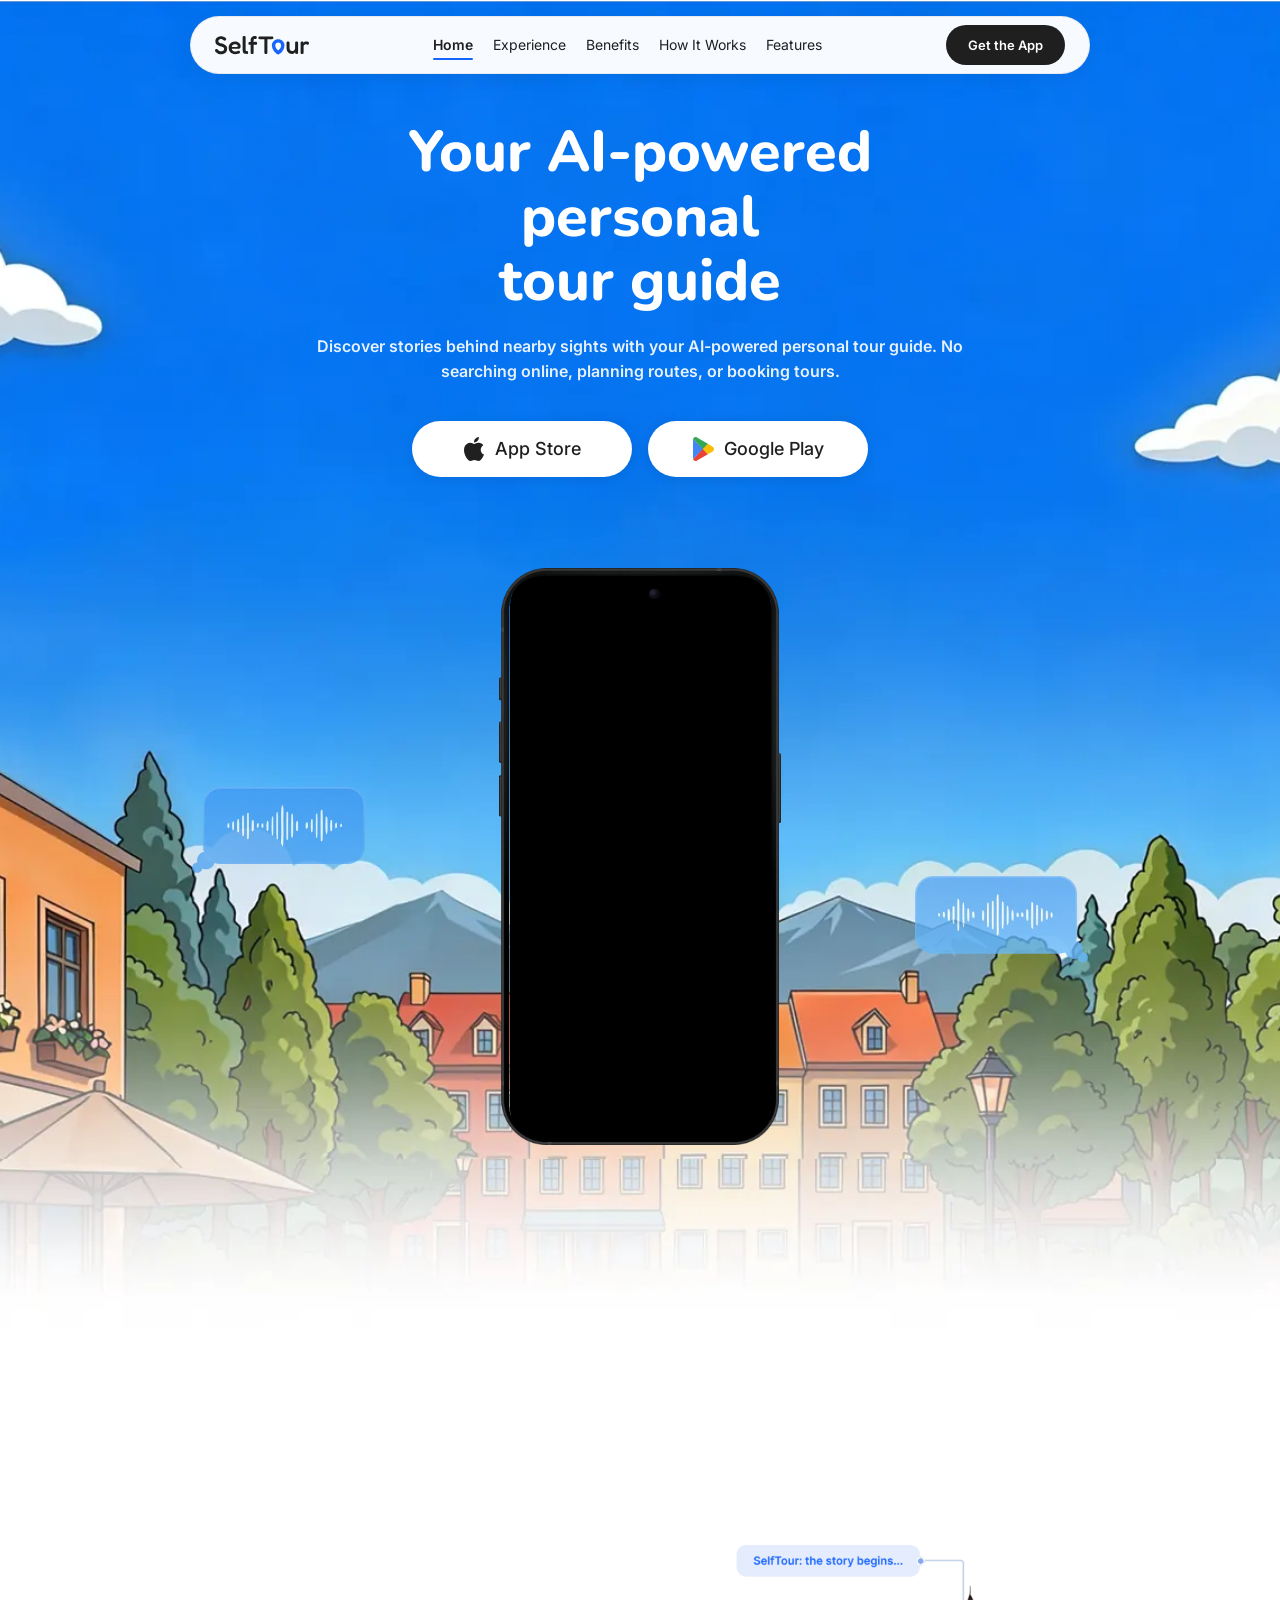
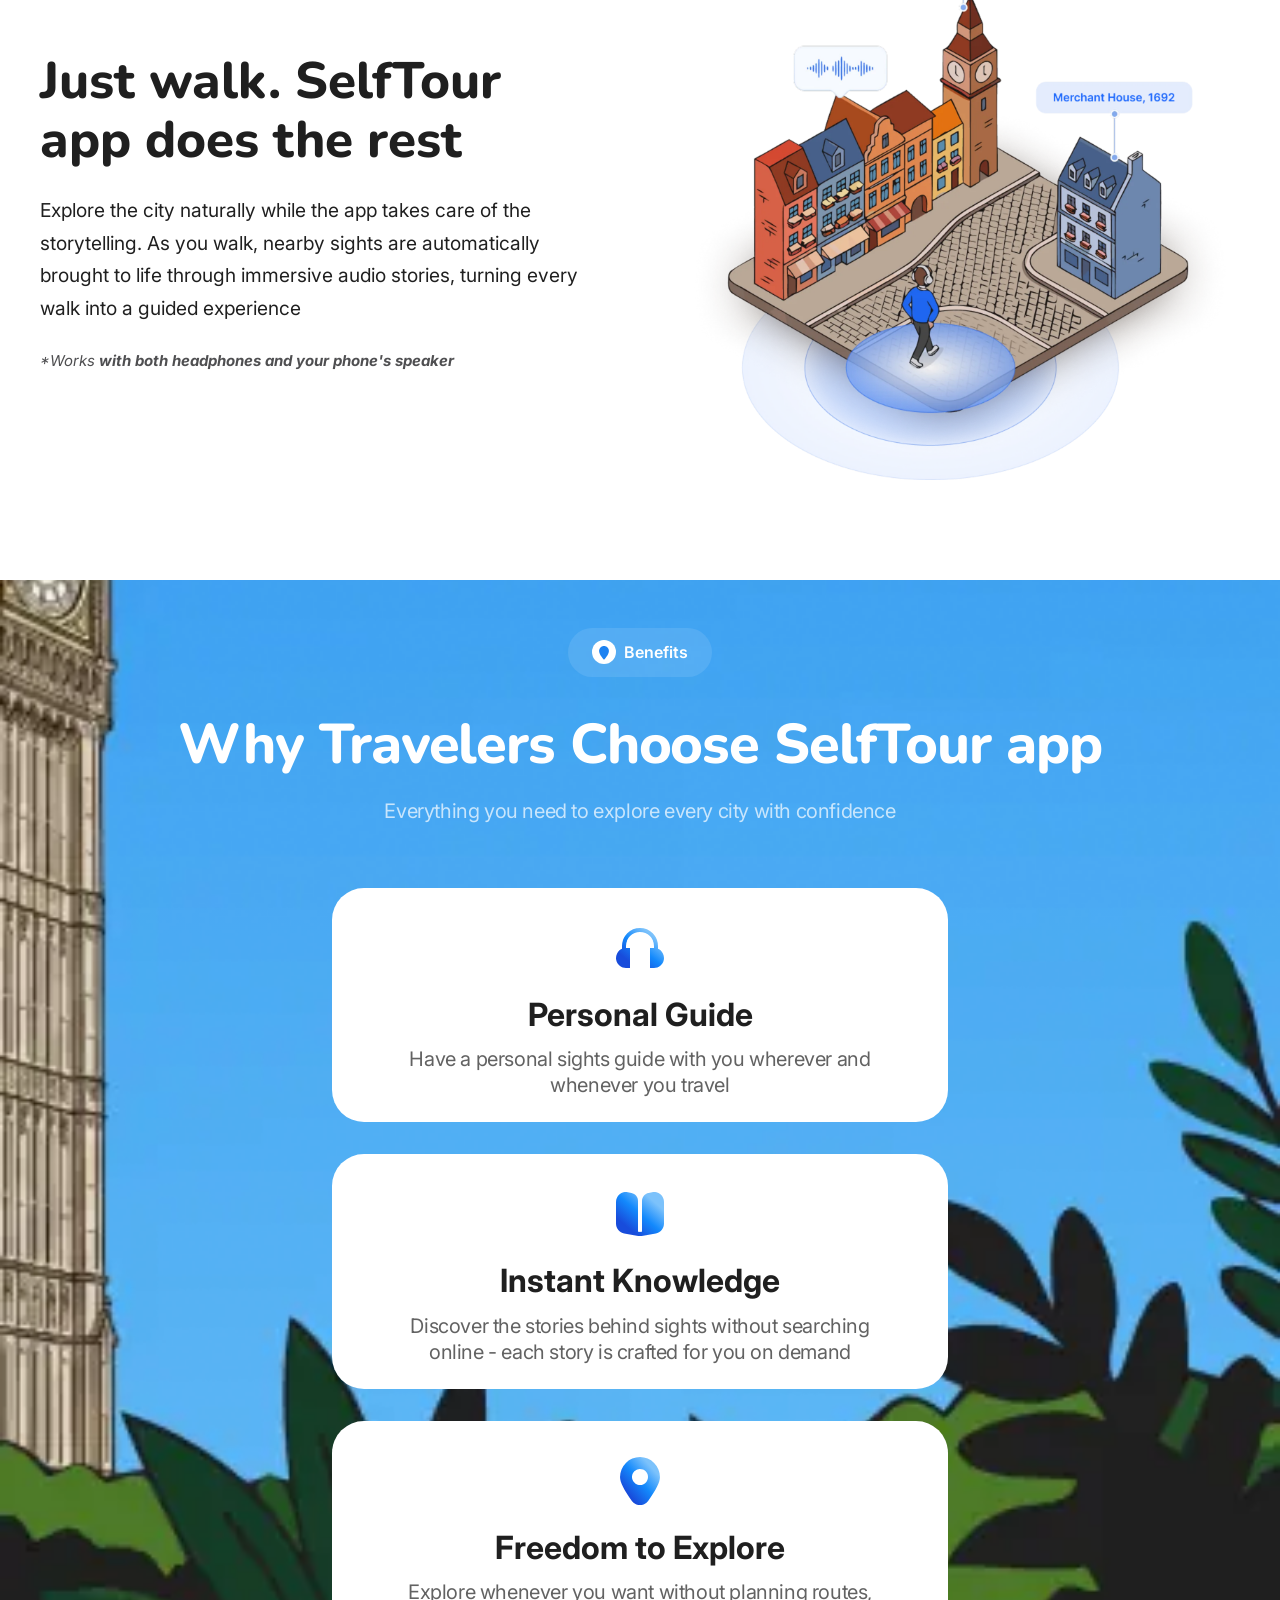
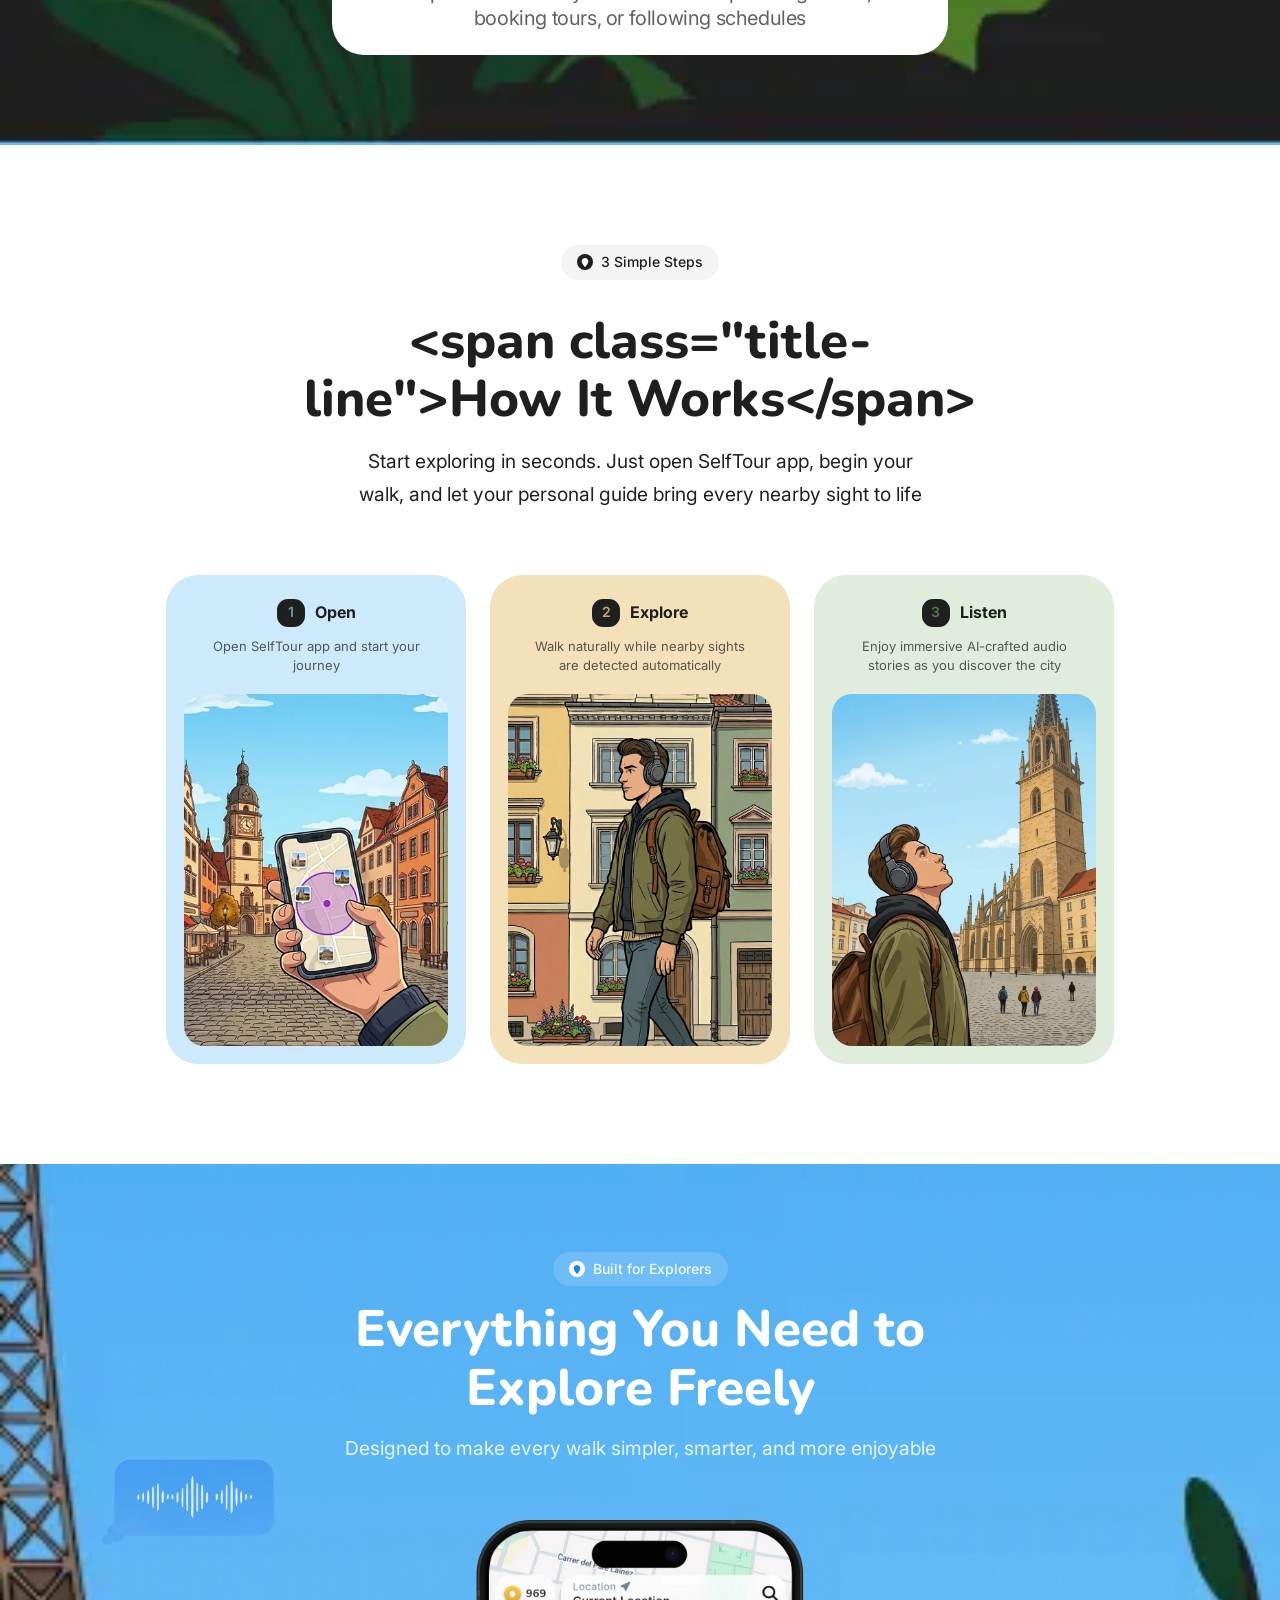
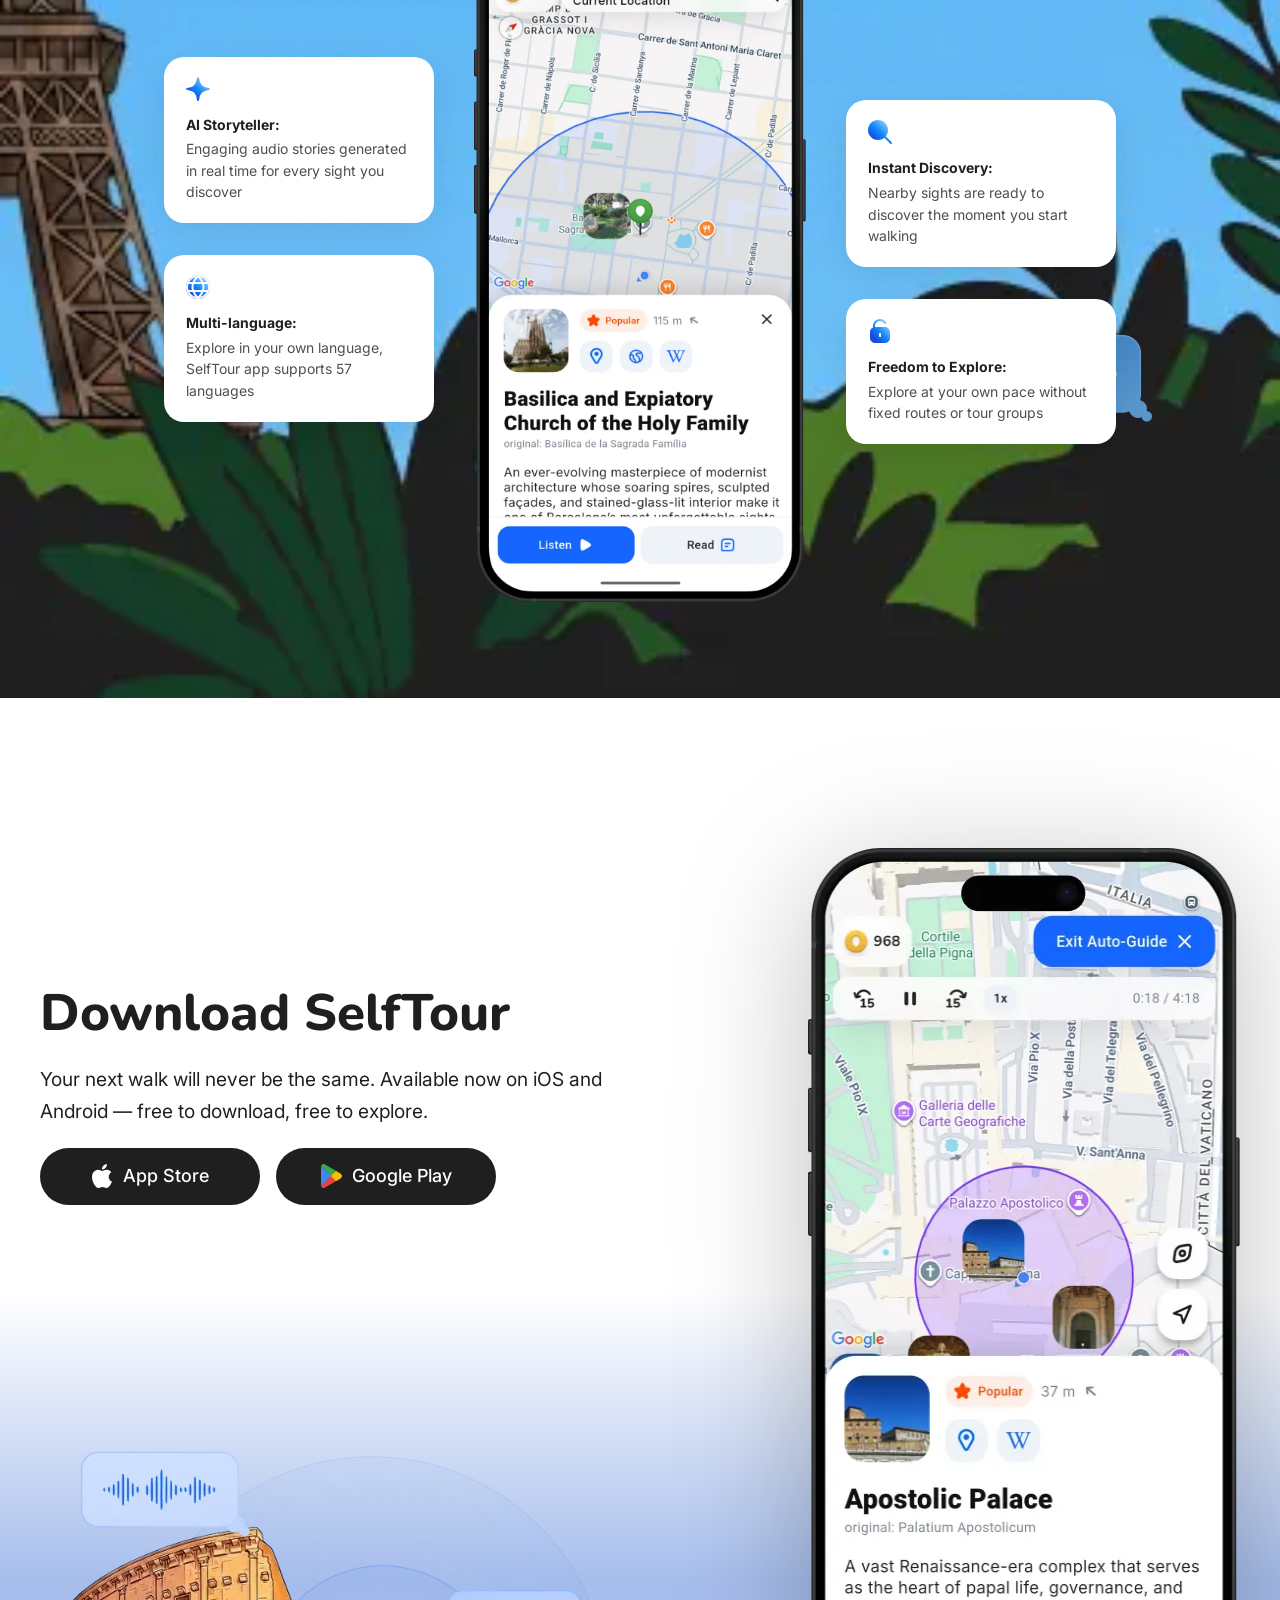
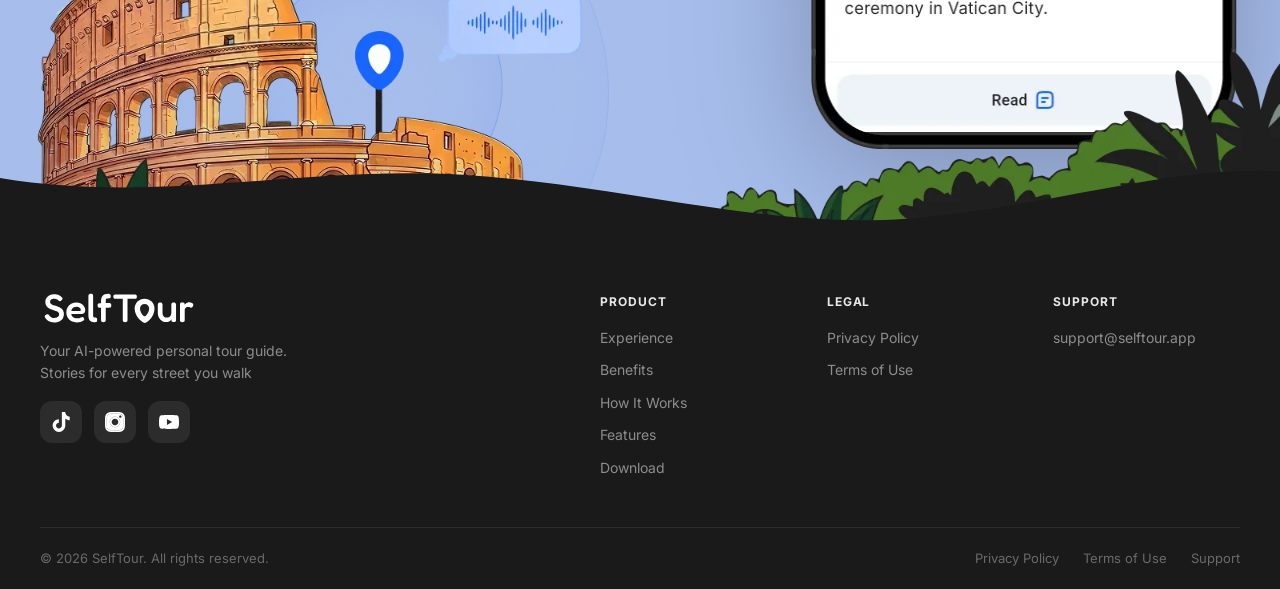
==== commit dfc108fc: "localization" ====
--- a/index.html
+++ b/index.html
@@ -125,8 +125,11 @@
 
     <div class="container hero__inner">
       <div class="hero__content">
-        <h1 class="hero__title" data-i18n-html="hero.title"><span class="title-line">Every Street Has a Story.</span><br>Hear It Now.</h1>
-        <p class="hero__subtitle" data-i18n-html="hero.subtitle">The AI-powered audio guide that turns your city map<br class="desktop-only"> into a living museum</p>
+        <h1 class="hero__title">
+          <span class="title-line" data-i18n="hero.titleLine1">Your AI-powered personal</span><br>
+          <span data-i18n="hero.titleLine2">tour guide</span>
+        </h1>
+        <p class="hero__subtitle" data-i18n="hero.subtitle">Discover stories behind nearby sights with your AI-powered personal tour guide. No searching online, planning routes, or booking tours.</p>
         <div class="store-buttons">
           <a href="#" class="btn-store btn-store--light" data-store="ios" data-config-href="appStore" target="_blank" rel="noopener noreferrer">
             <img src="assets/images/Apple.svg" alt="" class="btn-store__icon" data-i18n-alt="stores.appStore">
@@ -170,7 +173,7 @@
       <div class="city-section__text">
         <h2 class="section-title" data-i18n="city.title">City Exploration with Audio-Guide</h2>
         <p class="section-body" data-i18n="city.body">Turn on Guide mode and just walk from sight to sight. As you approach any landmark, SelfTour automatically detects it, reveals its history, and begins the AI audio story. Enjoy the city at your own pace — the app does all the searching for you.</p>
-        <p class="city-section__note" data-i18n-html="city.note">*Works beautifully <b>with both headphones and your phone's speaker</b></p>
+        <p class="city-section__note">*<span data-i18n="city.noteLead">Works</span> <b data-i18n="city.noteEmphasis">with both headphones and your phone's speaker</b></p>
       </div>
 
       <div class="city-section__visual">
@@ -242,7 +245,7 @@
           </svg>
           <span data-i18n="steps.badge">3 Simple Steps</span>
         </span>
-        <h2 class="section-title" data-i18n-html="steps.title"><span class="title-line">Your Audio-Guide, Always On</span></h2>
+        <h2 class="section-title"><span class="title-line" data-i18n="steps.title">How It Works</span></h2>
         <p class="section-body steps-section__subtitle" data-i18n="steps.subtitle">No tour guide. No heavy guidebook. No pre-planned route. Just open the app, put on your earphones, and let the city speak to you — one story at a time.</p>
       </div>
 
@@ -426,7 +429,10 @@
         <a href="#home" class="logo logo--footer">
           <img src="assets/images/logo-selftour-footer.svg" alt="" class="logo__img logo__img--footer" width="158" height="32" data-i18n-alt="brand.name">
         </a>
-        <p class="footer__tagline" data-i18n-html="footer.tagline">Your AI-powered personal tour guide.<br>Stories for every street you walk</p>
+        <p class="footer__tagline">
+          <span data-i18n="footer.tagline">Your AI-powered personal tour guide.</span><br>
+          <span data-i18n="footer.taglineSecondary">Stories for every street you walk</span>
+        </p>
         <div class="social-links social-links--footer">
           <a href="#" class="social-link social-link--footer" data-config-href="tiktok" data-i18n-aria="a11y.socialTikTok" aria-label="TikTok" target="_blank" rel="noopener noreferrer">
             <img src="assets/images/tt.svg" alt="TikTok" class="social-link__icon">
@@ -473,7 +479,7 @@
     </div>
   </footer>
 
-  <script src="assets/js/i18n.js?v=202606152200"></script>
+  <script src="assets/js/i18n.js?v=202607202520"></script>
   <script src="assets/js/main.js?v=202606152200"></script>
 </body>
 </html>
--- a/assets/css/style.css
+++ b/assets/css/style.css
@@ -161,7 +161,6 @@
   border-radius: var(--radius-pill);
   padding: 10px 22px;
   transition: background 0.2s, transform 0.15s;
-  white-space: nowrap;
 }
 
 .btn-cta:hover {
@@ -228,7 +227,6 @@
 }
 
 .title-line {
-  white-space: nowrap;
   font-size: inherit;
 }
 
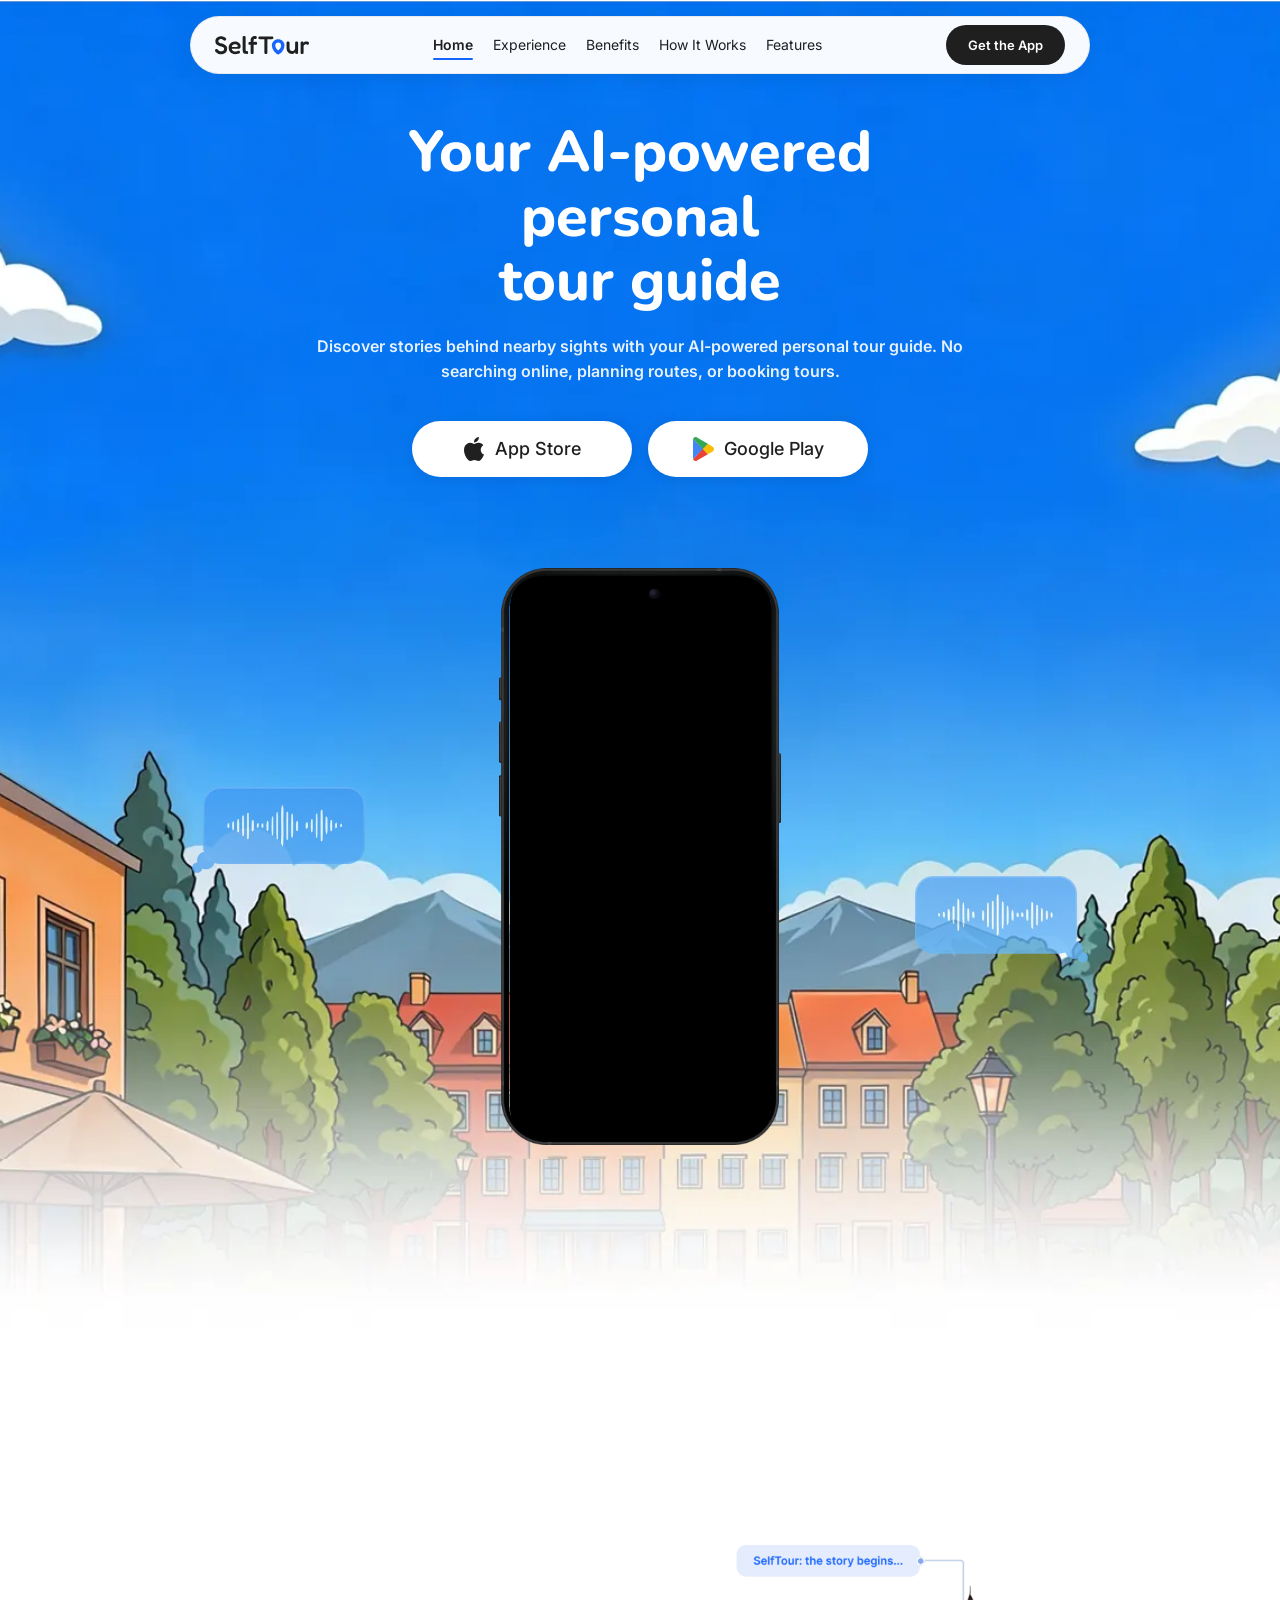
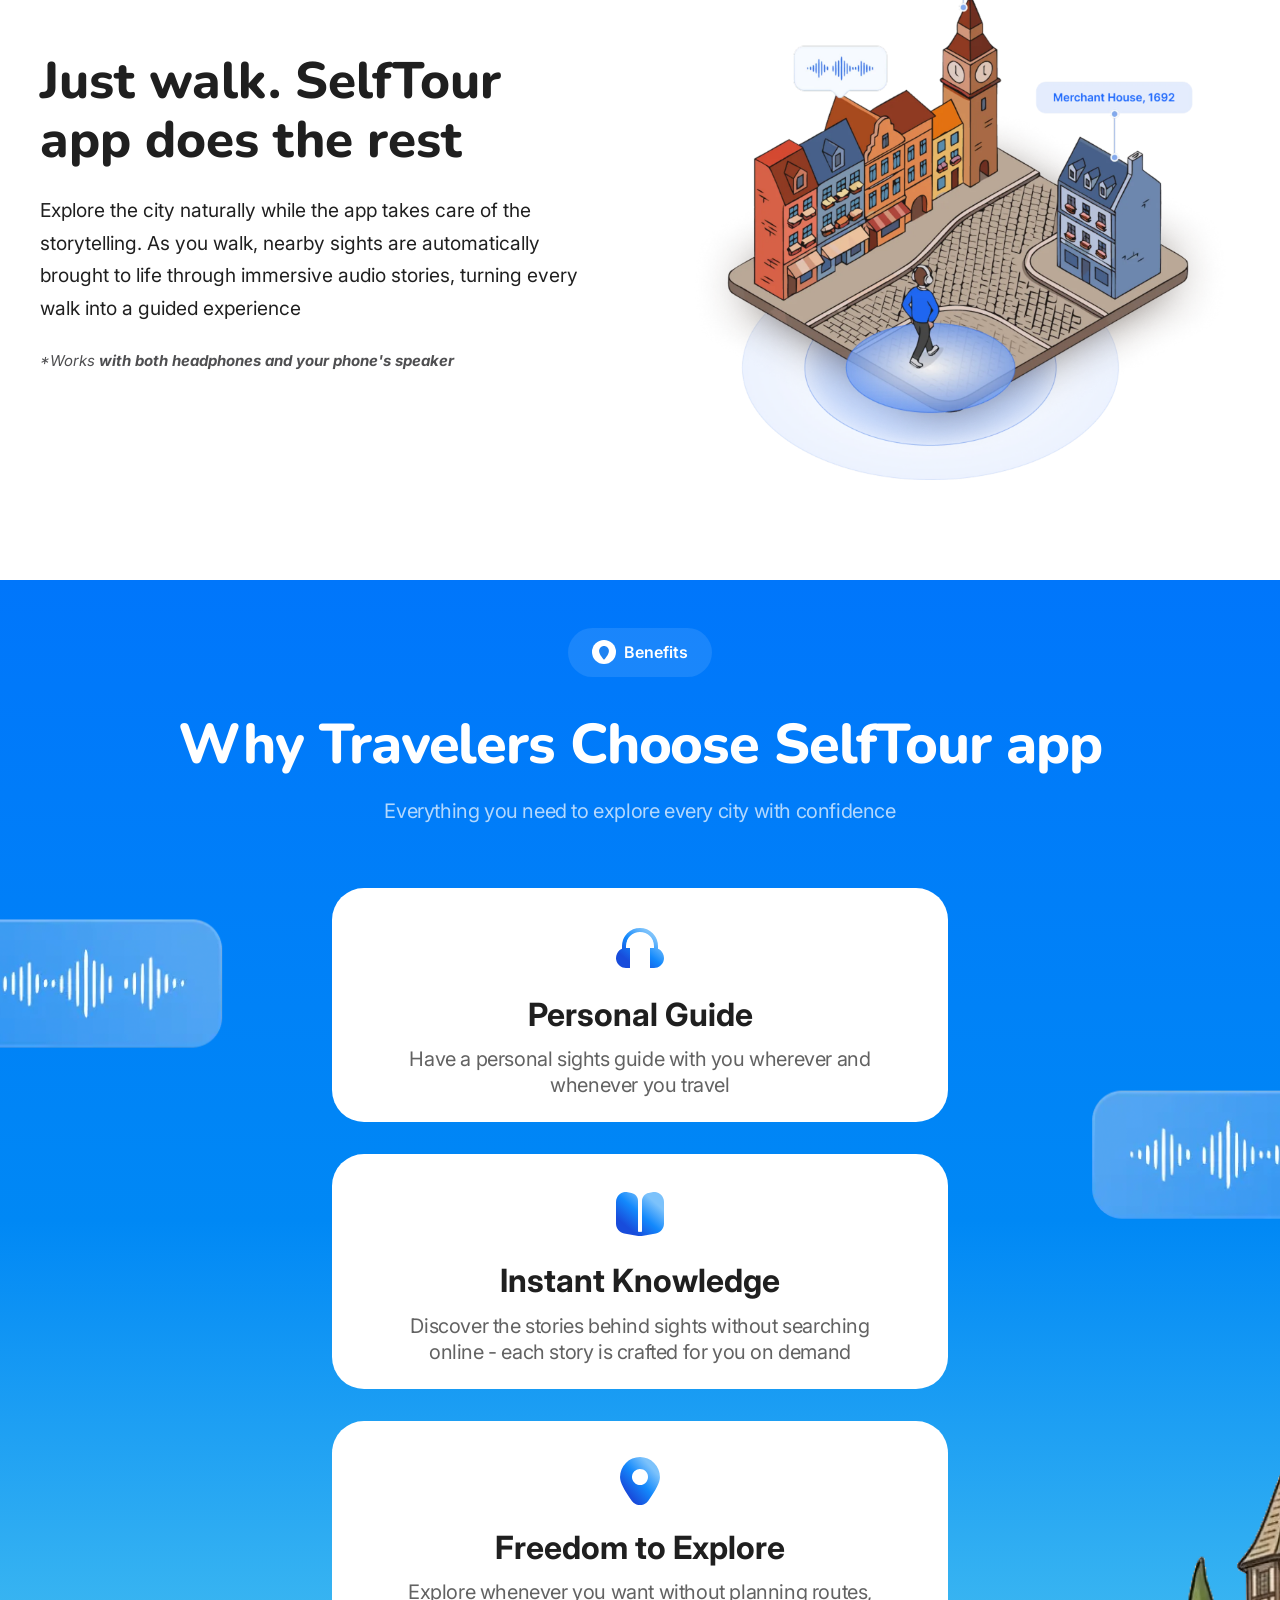
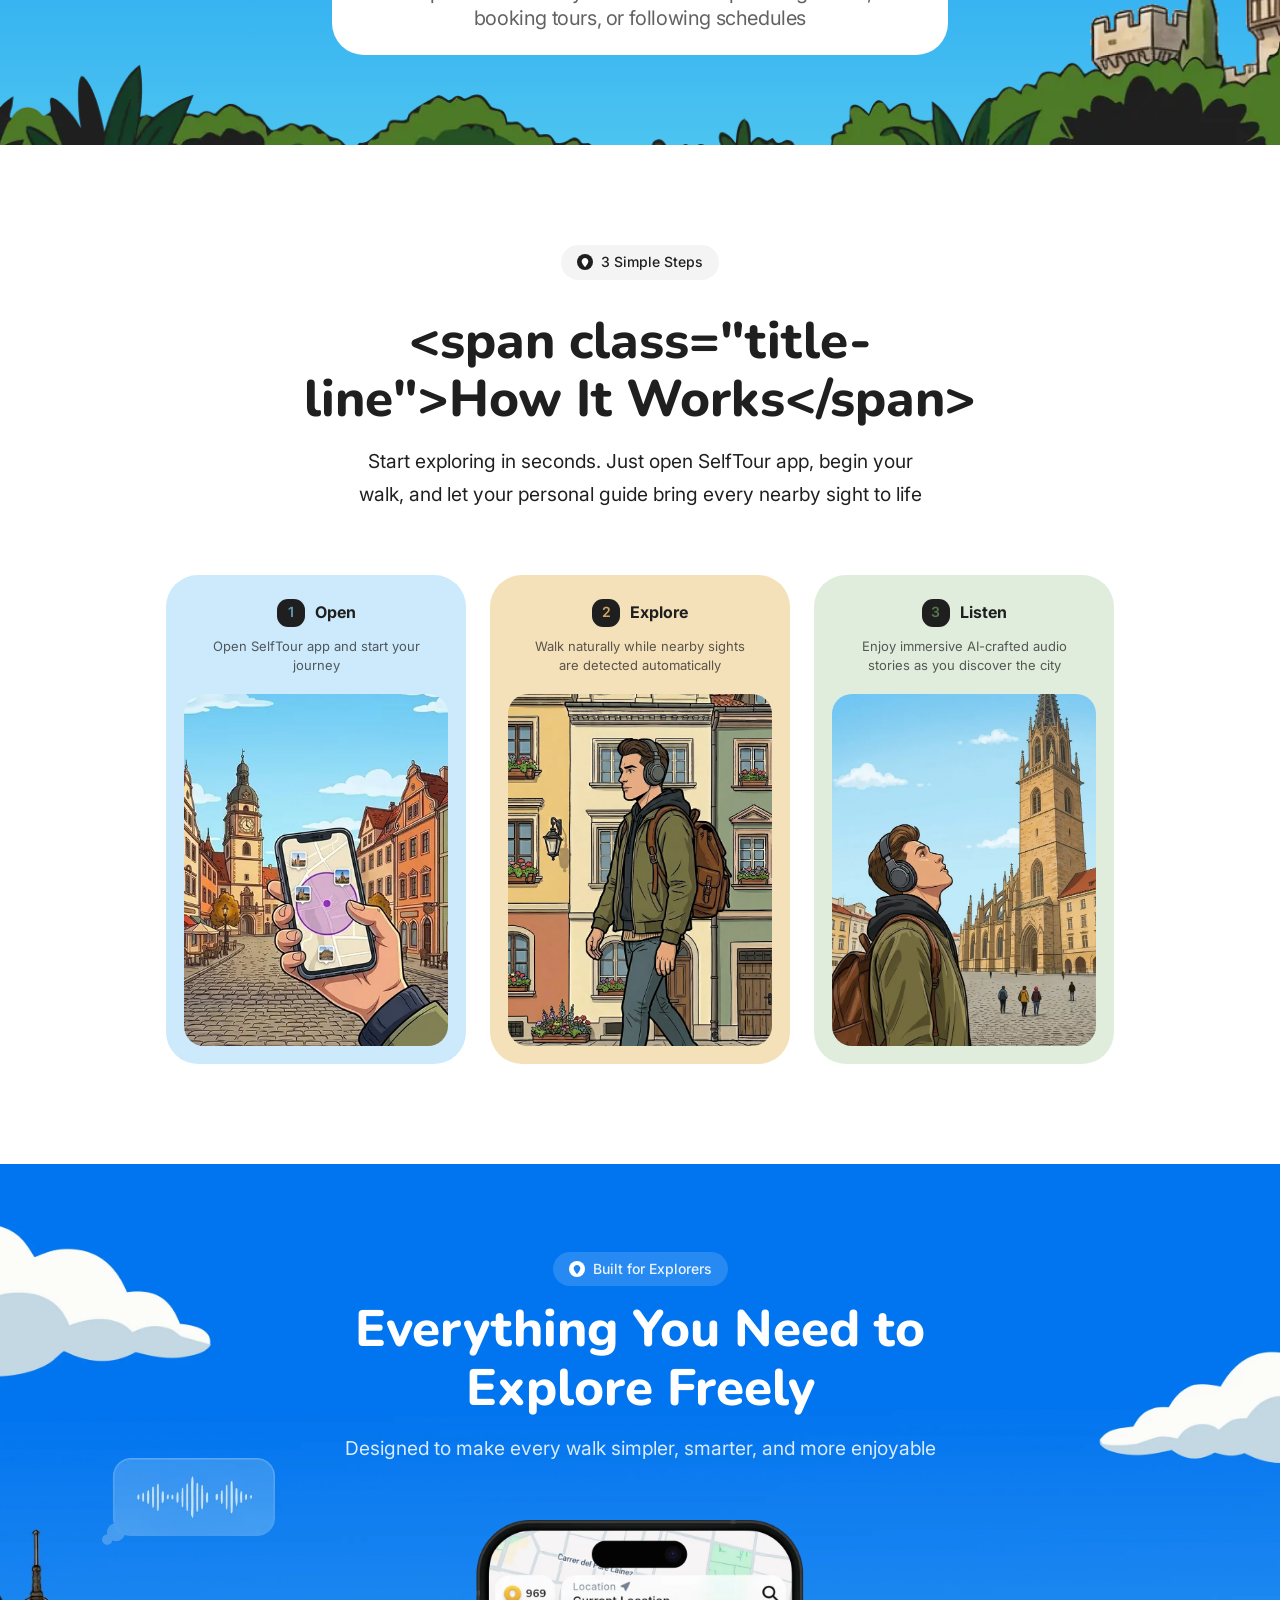
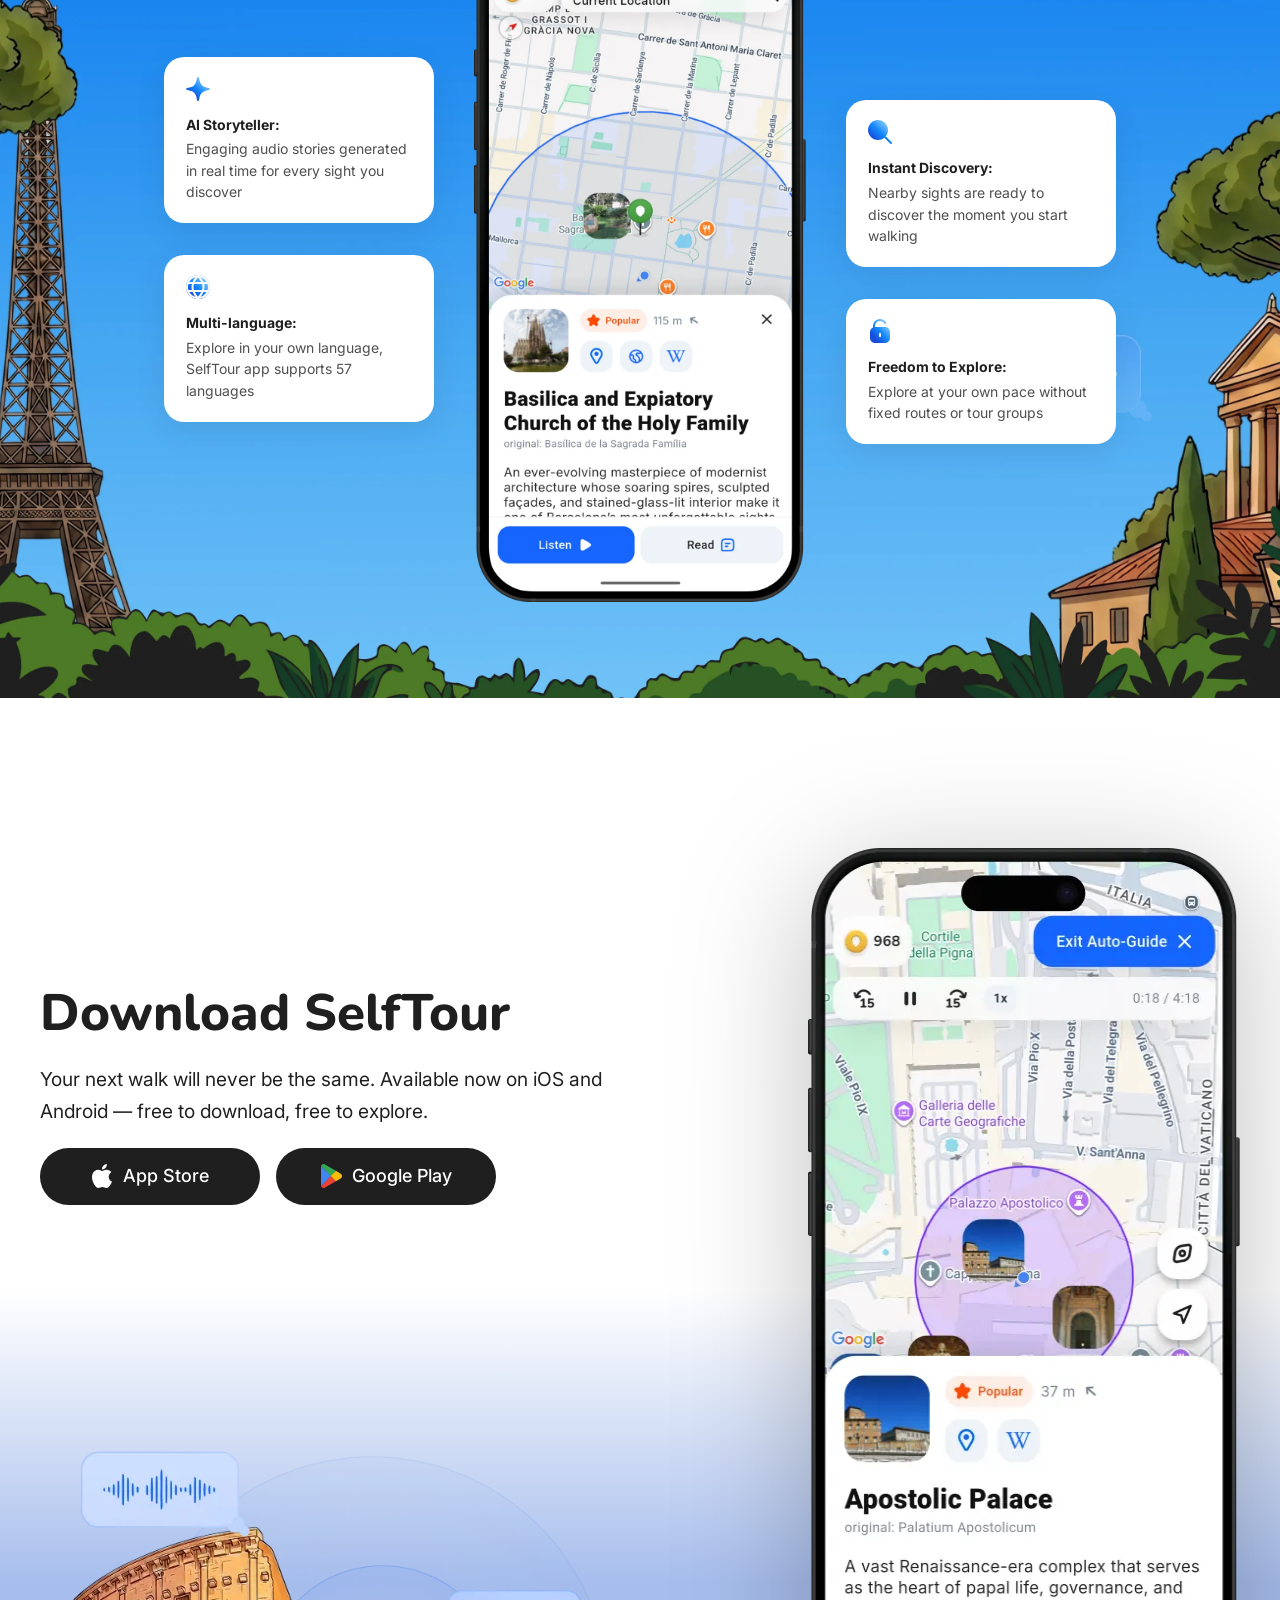
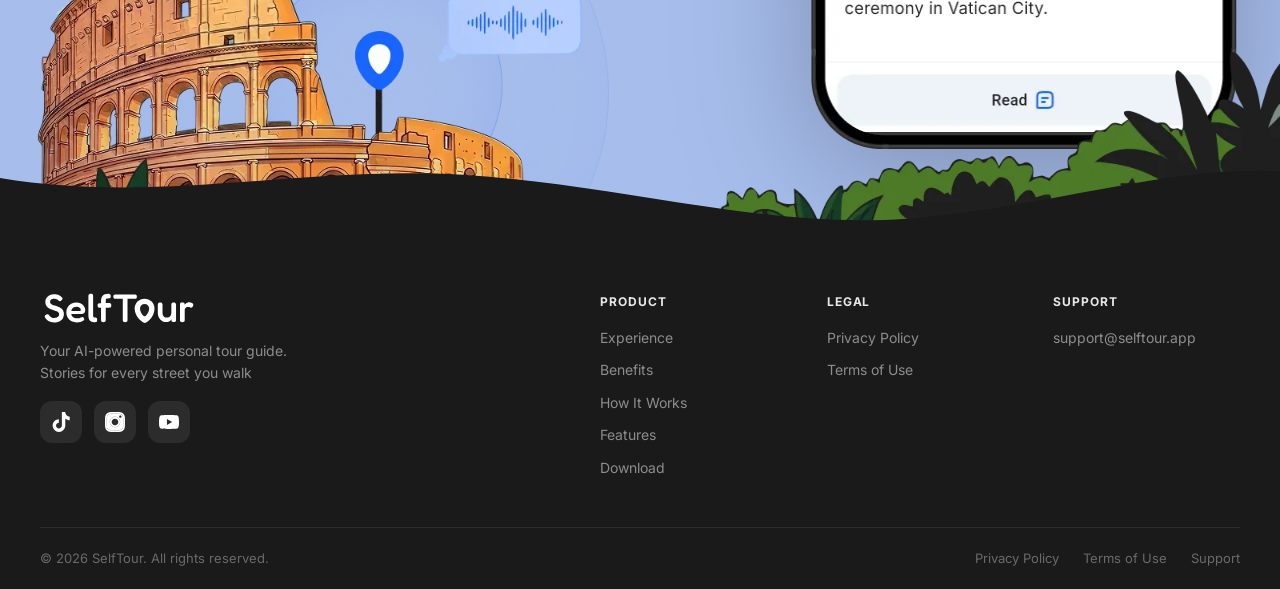
==== commit 4946533a: "Update i18n.js version in HTML files and enhance locale loading logic" ====
--- a/index.html
+++ b/index.html
@@ -479,7 +479,7 @@
     </div>
   </footer>
 
-  <script src="assets/js/i18n.js?v=202607202520"></script>
+  <script src="assets/js/i18n.js?v=202607202530"></script>
   <script src="assets/js/main.js?v=202606152200"></script>
 </body>
 </html>
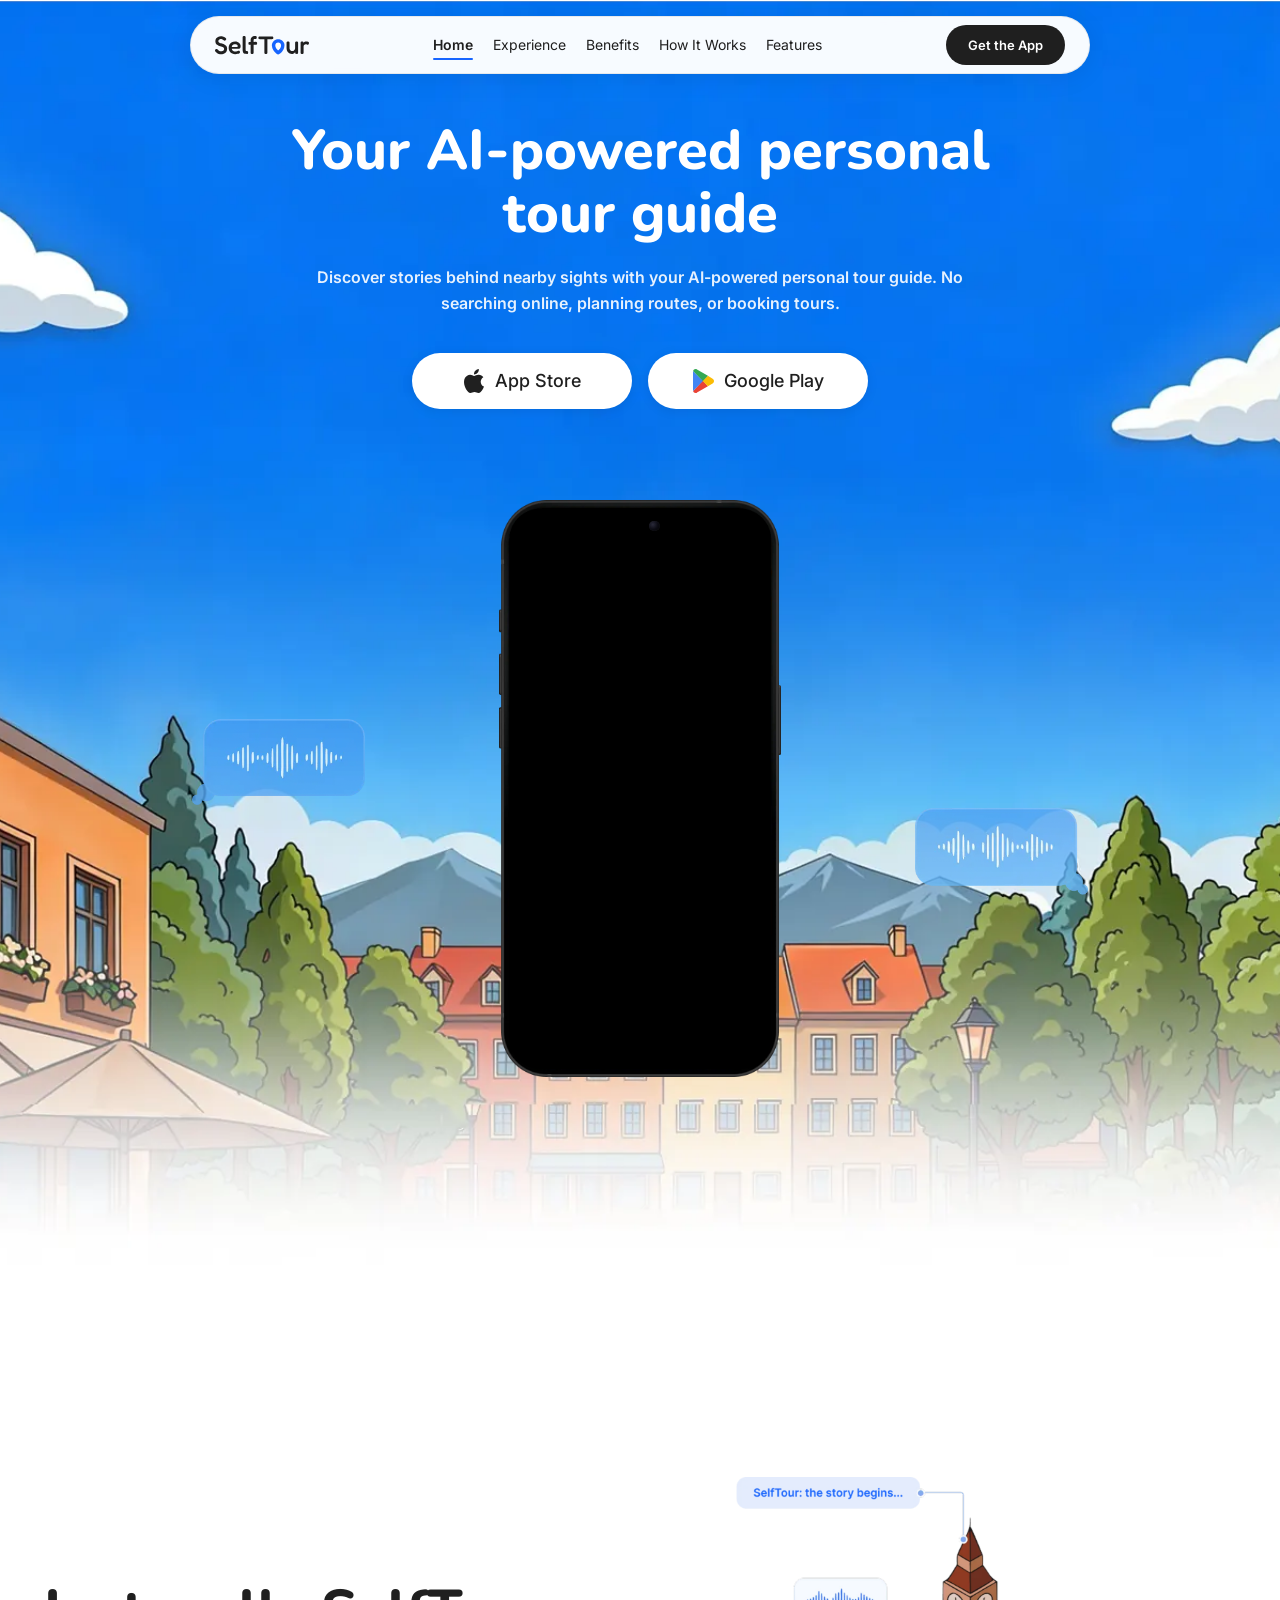
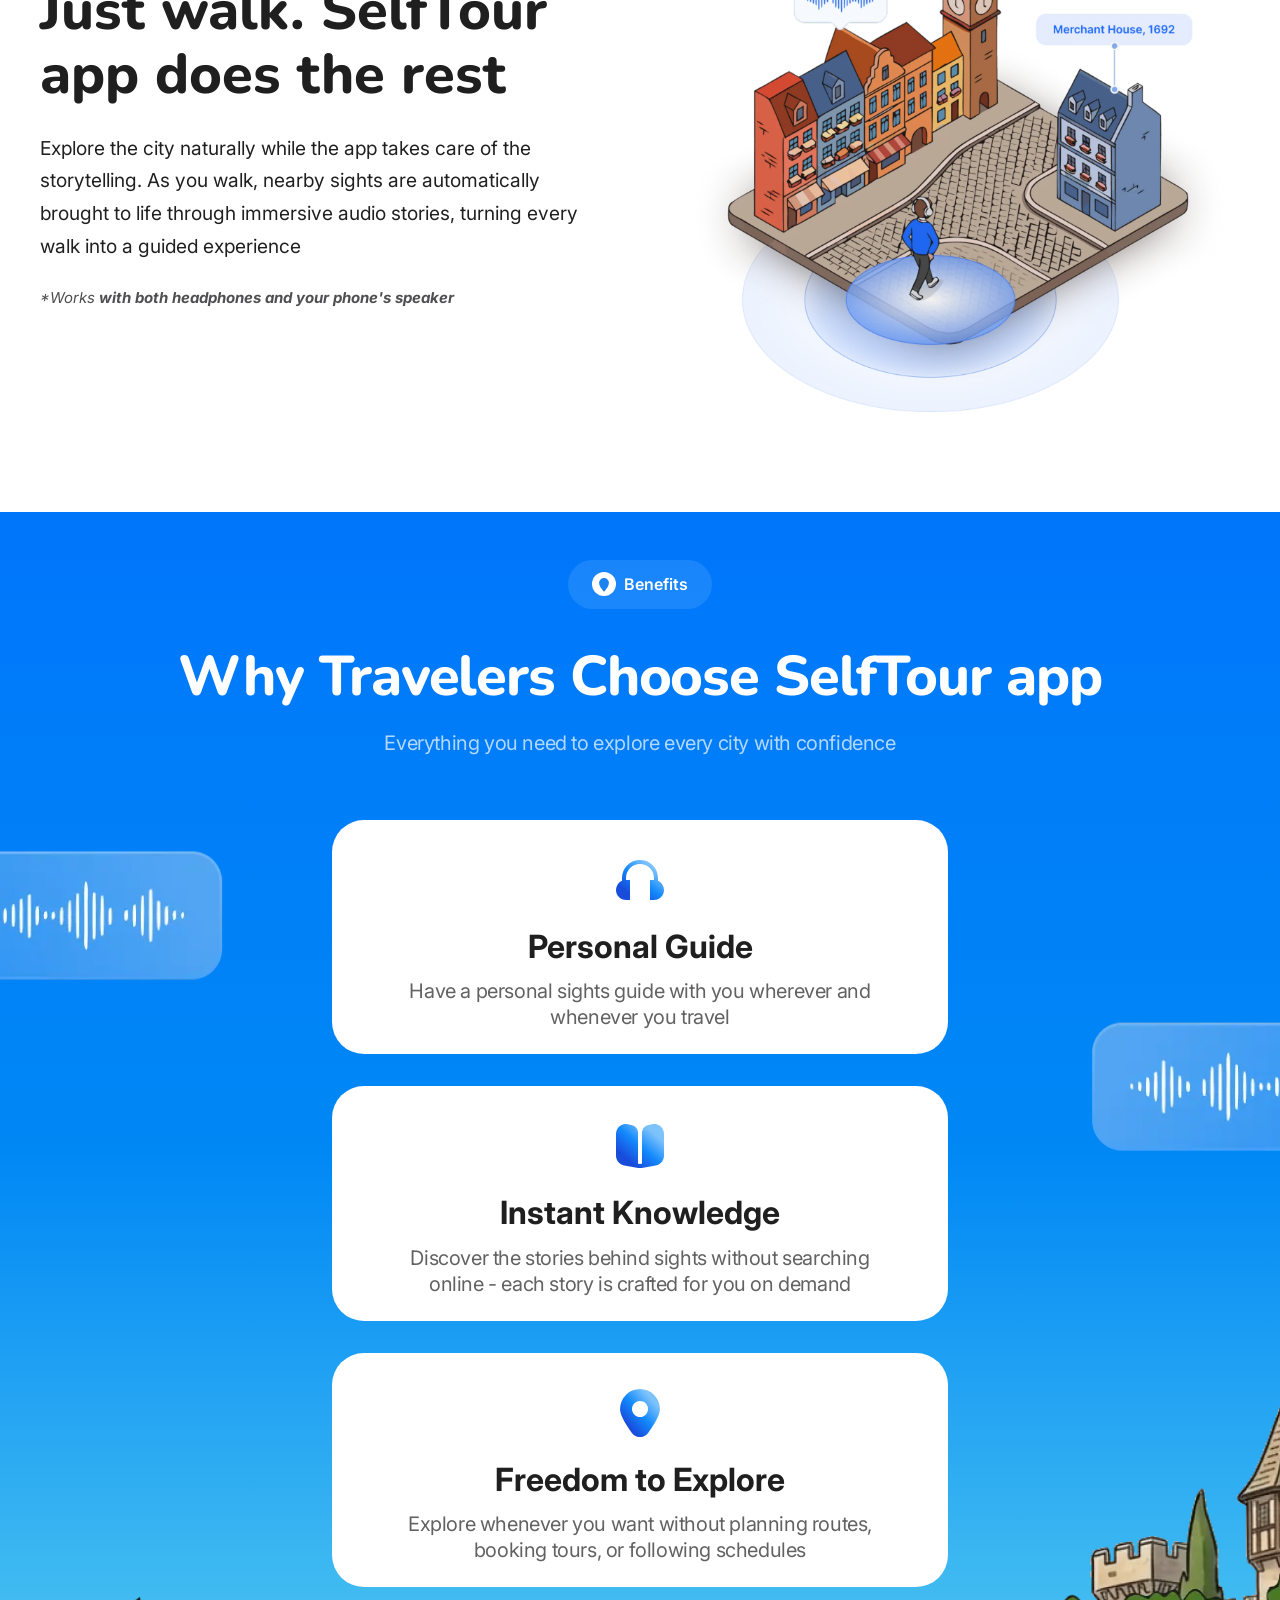
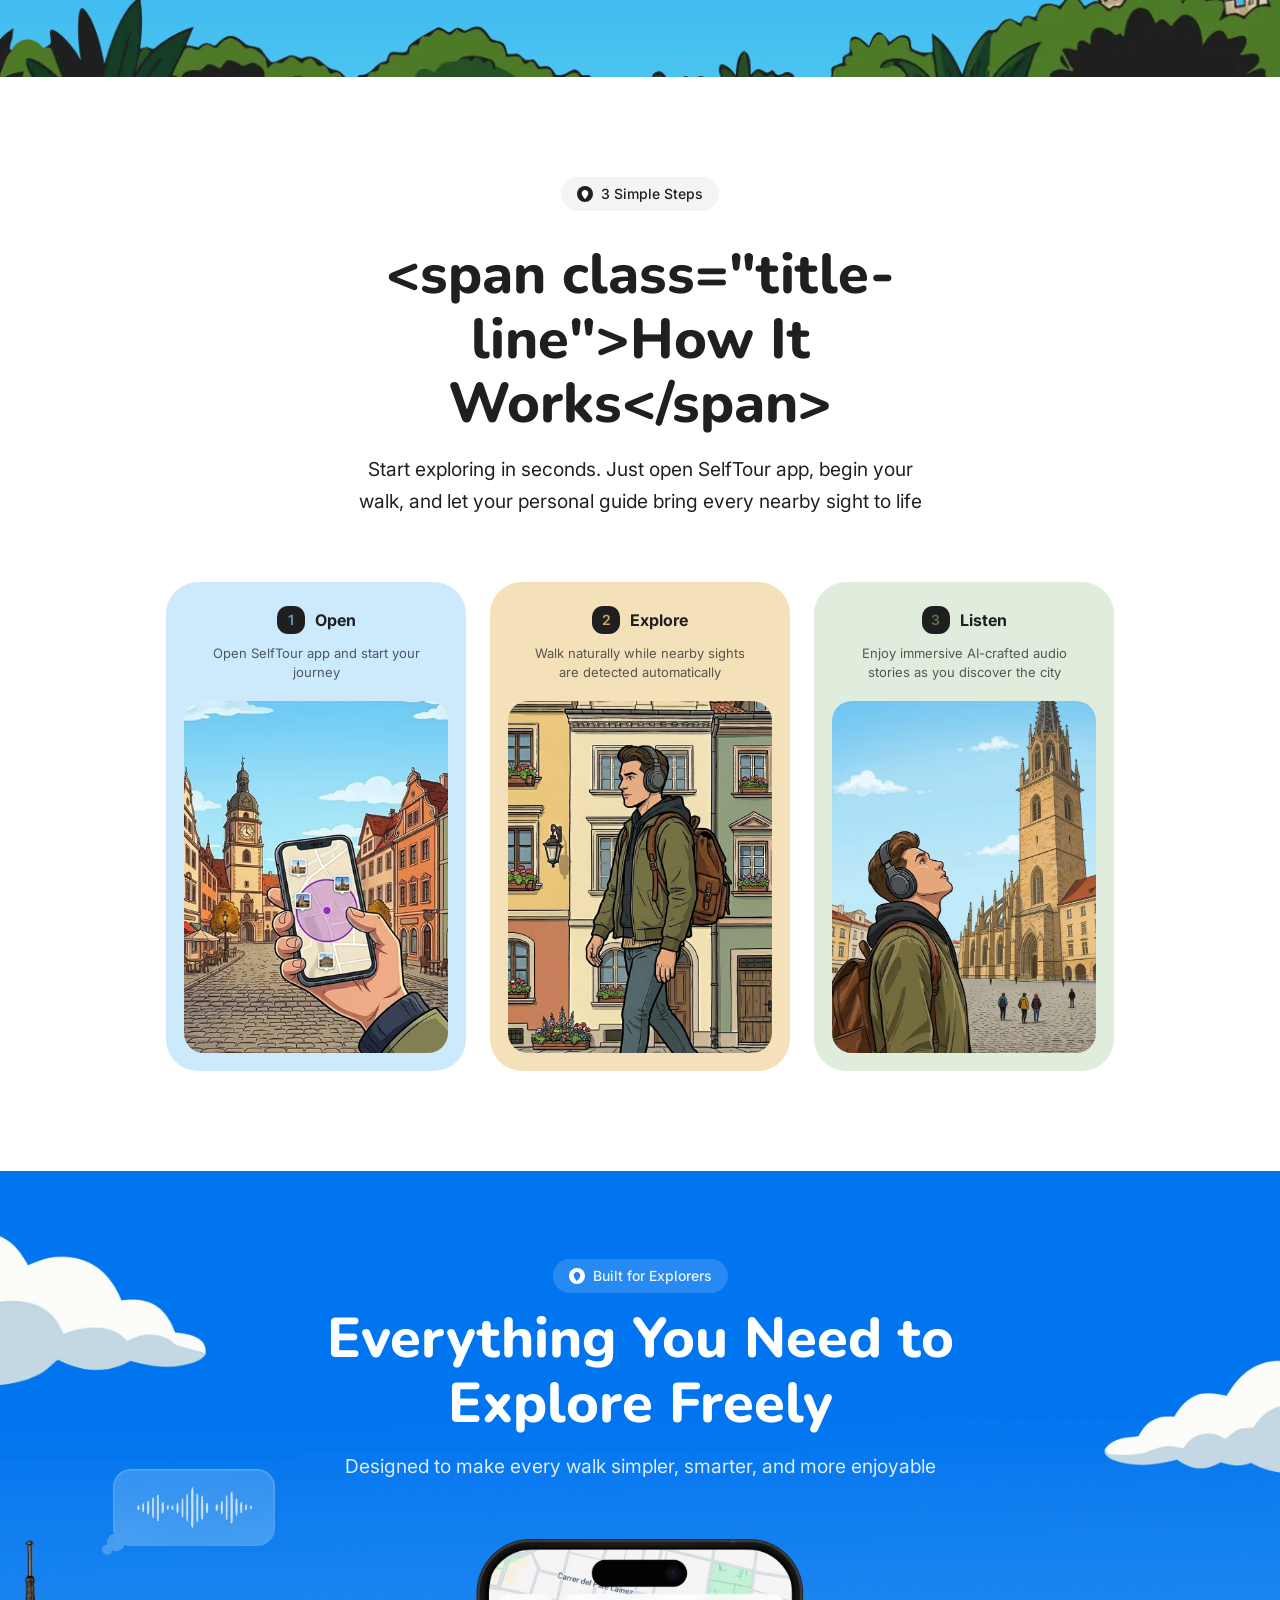
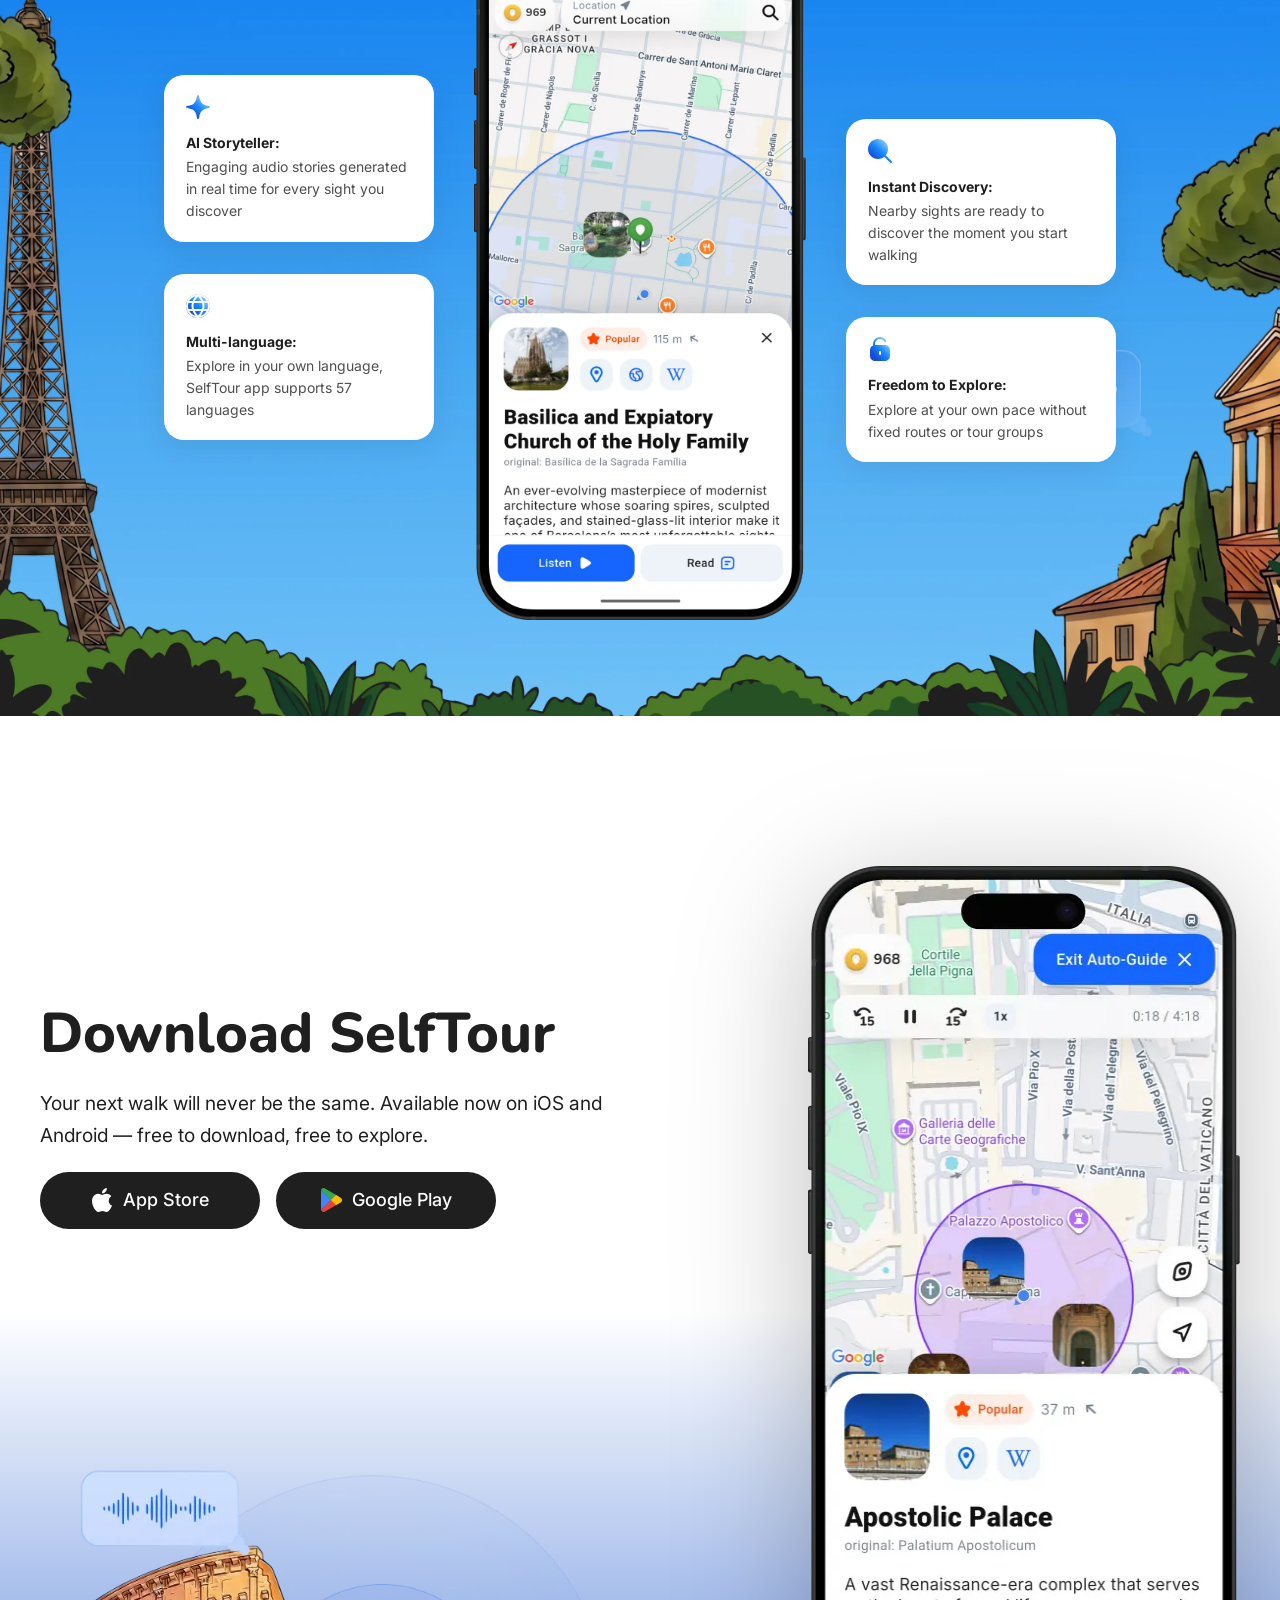
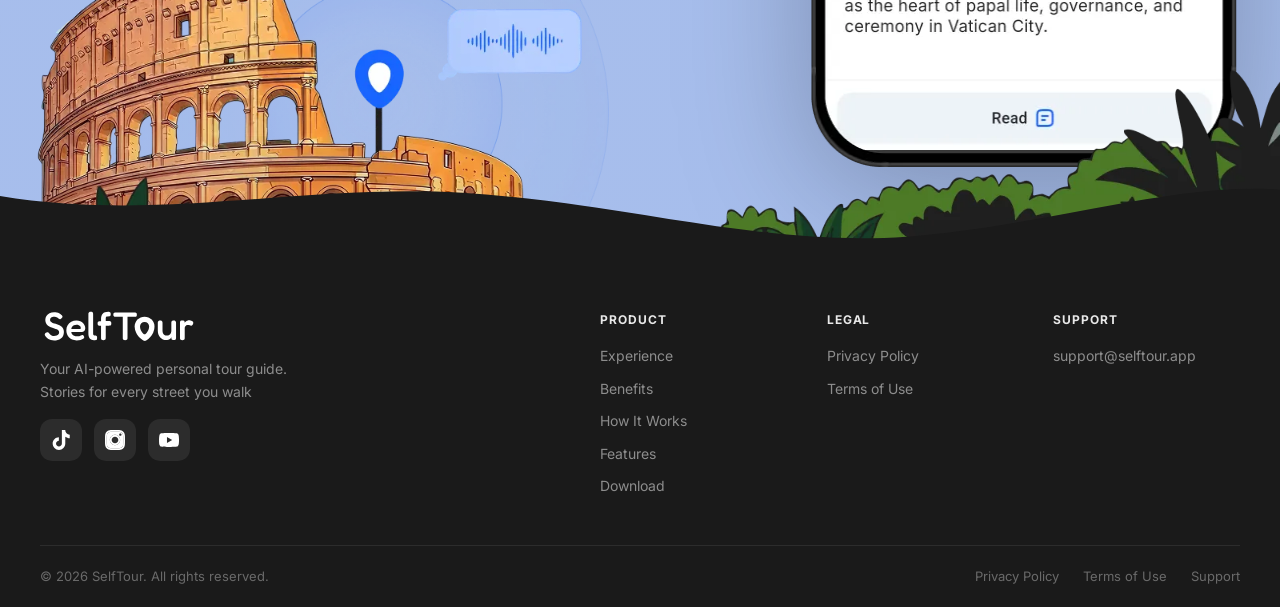
==== commit fcd7b4eb: "Update CSS styles for improved layout and responsiveness; adjust font sizes and phone mockup dimensi" ====
--- a/index.html
+++ b/index.html
@@ -34,7 +34,7 @@
   <link rel="preconnect" href="https://fonts.googleapis.com">
   <link rel="preconnect" href="https://fonts.gstatic.com" crossorigin>
   <link href="https://fonts.googleapis.com/css2?family=Inter:wght@400;500;600&family=Nunito:wght@800&display=swap" rel="stylesheet">
-  <link rel="stylesheet" href="assets/css/style.css?v=202607202460">
+  <link rel="stylesheet" href="assets/css/style.css?v=202607202620">
 </head>
 <body>
 
--- a/assets/css/style.css
+++ b/assets/css/style.css
@@ -26,15 +26,15 @@
   --shadow-card: 0 8px 32px rgba(23, 101, 255, 0.10);
   --shadow-phone: 0 24px 64px rgba(0, 0, 0, 0.25);
 
-  /* Hero phone — native mockup 766×1570; screen matches frame hole */
+  /* Hero phone — native mockup 766×1570; screen slightly underlaps bezel to avoid side leaks */
   --phone-aspect-w: 766;
   --phone-aspect-h: 1570;
   --phone-screen-top: 1%;
-  --phone-screen-left: 3.66%;
-  --phone-screen-width: 92.69%;
+  --phone-screen-left: 3.1%;
+  --phone-screen-width: 93.8%;
   --phone-screen-height: 98.2%;
-  --phone-screen-radius-x: 12.4%;
-  --phone-screen-radius-y: 5.4%;
+  --phone-screen-radius-x: 15.4%;
+  --phone-screen-radius-y: 4%;
   --phone-notch-top: 2.15%;
   --phone-notch-width: 32%;
 }
@@ -89,7 +89,7 @@
 .section-title {
   font-family: var(--font-heading);
   font-weight: 800;
-  font-size: clamp(36px, 4vw, 56px);
+  font-size: 56px;
   line-height: 1.15;
   color: var(--dark);
 }
@@ -578,7 +578,7 @@
 .hero__title {
   font-family: var(--font-heading);
   font-weight: 800;
-  font-size: clamp(40px, 4.5vw, 64px);
+  font-size: 56px;
   line-height: 1.12;
   color: var(--white);
   margin-bottom: 20px;
@@ -630,12 +630,16 @@
 }
 
 .hero__phone-video {
+  position: absolute;
+  left: 0;
+  right: 0;
+  top: 50%;
+  transform: translateY(-50%);
   display: block;
   width: 100%;
-  height: 100%;
-  max-width: 100%;
-  max-height: 100%;
-  object-fit: contain;
+  height: auto;
+  aspect-ratio: 9 / 16;
+  object-fit: fill;
   object-position: center center;
 }
 
@@ -1435,7 +1439,7 @@
   }
 
   .hero__phone {
-    width: clamp(200px, 28vw, 260px);
+    width: clamp(200px, 29vw, 260px);
   }
 
   .city-section__inner {
@@ -1601,16 +1605,12 @@
 
   .hero__title,
   .section-title {
-    font-size: clamp(26px, 7vw, 34px);
+    font-size: 32px;
     line-height: 1.15;
   }
 
   .hero__title {
     margin-bottom: 16px;
-  }
-
-  .steps-section__header .section-title {
-    font-size: clamp(36px, 4vw, 56px);
   }
 
   .steps-section__header .section-title .title-line {
@@ -1683,7 +1683,7 @@
     max-width: 100%;
     margin-left: 0;
     margin-right: 0;
-    min-height: clamp(360px, 78vw, 480px);
+    min-height: clamp(468px, 90vw, 600px);
   }
 
   .wave-img {
@@ -1702,7 +1702,7 @@
   }
 
   .hero__phone {
-    width: clamp(170px, 46vw, 220px);
+    width: clamp(220px, 59.8vw, 286px);
     z-index: 3;
   }
 
@@ -2014,19 +2014,6 @@
    RESPONSIVE — SMALL MOBILE (≤400px)
    ============================================ */
 @media (max-width: 400px) {
-  .hero__title,
-  .section-title {
-    font-size: 24px;
-  }
-
-  .steps-section__header .section-title {
-    font-size: clamp(36px, 4vw, 56px);
-  }
-
-  .benefits-section .section-title--white {
-    font-size: 32px;
-  }
-
   .btn-store:not(.btn-store--menu) {
     font-size: 13px;
     padding: 11px 10px;
